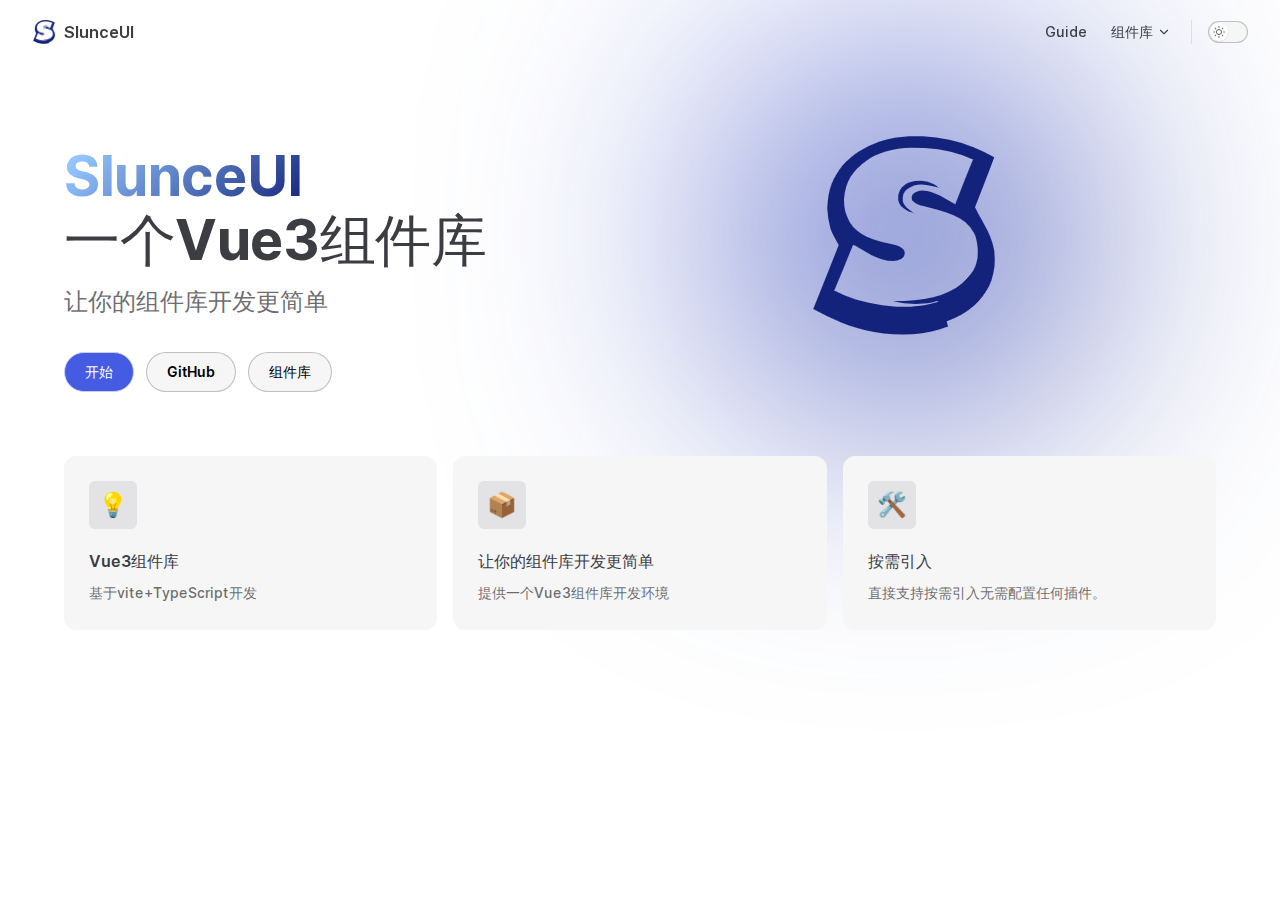
==== index.html @ 37c3b407 "first add" ====
<!DOCTYPE html>
<html lang="en-US" dir="ltr">
  <head>
    <meta charset="utf-8">
    <meta name="viewport" content="width=device-width,initial-scale=1">
    <title>SlunceUI | 一个Vue3组件库</title>
    <meta name="description" content="A VitePress site">
    <link rel="preload stylesheet" href="/assets/style.2dcff275.css" as="style">
    <script type="module" src="/assets/app.7edcdb15.js"></script>
    <link rel="preload" href="/assets/inter-roman-latin.2ed14f66.woff2" as="font" type="font/woff2" crossorigin="">
  <link rel="modulepreload" href="/assets/chunks/framework.1fa10162.js">
  <link rel="modulepreload" href="/assets/chunks/theme.1458fcb7.js">
  <link rel="modulepreload" href="/assets/index.md.4f8254b4.lean.js">
  <script id="check-dark-light">(()=>{const e=localStorage.getItem("vitepress-theme-appearance")||"",a=window.matchMedia("(prefers-color-scheme: dark)").matches;(!e||e==="auto"?a:e==="dark")&&document.documentElement.classList.add("dark")})();</script>
  </head>
  <body>
    <div id="app"><div class="Layout" data-v-0743a4cf><!--[--><!--]--><!--[--><span tabindex="-1" data-v-5d77ab9c></span><a href="#VPContent" class="VPSkipLink visually-hidden" data-v-5d77ab9c> Skip to content </a><!--]--><!----><header class="VPNav" data-v-0743a4cf data-v-74433bcd><div class="VPNavBar" data-v-74433bcd data-v-3f7b1426><div class="container" data-v-3f7b1426><div class="title" data-v-3f7b1426><div class="VPNavBarTitle" data-v-3f7b1426 data-v-ff58567a><a class="title" href="/" data-v-ff58567a><!--[--><!--]--><!--[--><img class="VPImage logo" src="/logo.png" alt data-v-5f737d12><!--]--><!--[-->SlunceUI<!--]--><!--[--><!--]--></a></div></div><div class="content" data-v-3f7b1426><div class="curtain" data-v-3f7b1426></div><div class="content-body" data-v-3f7b1426><!--[--><!--]--><div class="VPNavBarSearch search" style="--vp-meta-key:&#39;Meta&#39;;" data-v-3f7b1426><!----></div><nav aria-labelledby="main-nav-aria-label" class="VPNavBarMenu menu" data-v-3f7b1426 data-v-c301f080><span id="main-nav-aria-label" class="visually-hidden" data-v-c301f080>Main Navigation</span><!--[--><!--[--><a class="VPLink link VPNavBarMenuLink" href="/guide/quickstart.html" tabindex="0" data-v-c301f080 data-v-0ea0fac5 data-v-6d3f8d57><!--[-->Guide<!--]--><!----></a><!--]--><!--[--><div class="VPFlyout VPNavBarMenuGroup" data-v-c301f080 data-v-d0f6ffcd><button type="button" class="button" aria-haspopup="true" aria-expanded="false" data-v-d0f6ffcd><span class="text" data-v-d0f6ffcd><!----> 组件库 <svg xmlns="http://www.w3.org/2000/svg" aria-hidden="true" focusable="false" viewbox="0 0 24 24" class="text-icon" data-v-d0f6ffcd><path d="M12,16c-0.3,0-0.5-0.1-0.7-0.3l-6-6c-0.4-0.4-0.4-1,0-1.4s1-0.4,1.4,0l5.3,5.3l5.3-5.3c0.4-0.4,1-0.4,1.4,0s0.4,1,0,1.4l-6,6C12.5,15.9,12.3,16,12,16z"></path></svg></span></button><div class="menu" data-v-d0f6ffcd><div class="VPMenu" data-v-d0f6ffcd data-v-55a66631><div class="items" data-v-55a66631><!--[--><!--[--><div class="VPMenuLink" data-v-55a66631 data-v-6b50d89c><a class="VPLink link" href="/components/basic/button/" data-v-6b50d89c data-v-6d3f8d57><!--[-->基础组件<!--]--><!----></a></div><!--]--><!--[--><div class="VPMenuLink" data-v-55a66631 data-v-6b50d89c><a class="VPLink link" href="/components/form/input/" data-v-6b50d89c data-v-6d3f8d57><!--[-->表单组件<!--]--><!----></a></div><!--]--><!--[--><div class="VPMenuLink" data-v-55a66631 data-v-6b50d89c><a class="VPLink link" href="/components/feedback/message/" data-v-6b50d89c data-v-6d3f8d57><!--[-->反馈组件<!--]--><!----></a></div><!--]--><!--]--></div><!--[--><!--]--></div></div></div><!--]--><!--]--></nav><!----><div class="VPNavBarAppearance appearance" data-v-3f7b1426 data-v-57c62983><button class="VPSwitch VPSwitchAppearance" type="button" role="switch" title="toggle dark mode" aria-checked="false" data-v-57c62983 data-v-f590e0dc data-v-1c01f99e><span class="check" data-v-1c01f99e><span class="icon" data-v-1c01f99e><!--[--><svg xmlns="http://www.w3.org/2000/svg" aria-hidden="true" focusable="false" viewbox="0 0 24 24" class="sun" data-v-f590e0dc><path d="M12,18c-3.3,0-6-2.7-6-6s2.7-6,6-6s6,2.7,6,6S15.3,18,12,18zM12,8c-2.2,0-4,1.8-4,4c0,2.2,1.8,4,4,4c2.2,0,4-1.8,4-4C16,9.8,14.2,8,12,8z"></path><path d="M12,4c-0.6,0-1-0.4-1-1V1c0-0.6,0.4-1,1-1s1,0.4,1,1v2C13,3.6,12.6,4,12,4z"></path><path d="M12,24c-0.6,0-1-0.4-1-1v-2c0-0.6,0.4-1,1-1s1,0.4,1,1v2C13,23.6,12.6,24,12,24z"></path><path d="M5.6,6.6c-0.3,0-0.5-0.1-0.7-0.3L3.5,4.9c-0.4-0.4-0.4-1,0-1.4s1-0.4,1.4,0l1.4,1.4c0.4,0.4,0.4,1,0,1.4C6.2,6.5,5.9,6.6,5.6,6.6z"></path><path d="M19.8,20.8c-0.3,0-0.5-0.1-0.7-0.3l-1.4-1.4c-0.4-0.4-0.4-1,0-1.4s1-0.4,1.4,0l1.4,1.4c0.4,0.4,0.4,1,0,1.4C20.3,20.7,20,20.8,19.8,20.8z"></path><path d="M3,13H1c-0.6,0-1-0.4-1-1s0.4-1,1-1h2c0.6,0,1,0.4,1,1S3.6,13,3,13z"></path><path d="M23,13h-2c-0.6,0-1-0.4-1-1s0.4-1,1-1h2c0.6,0,1,0.4,1,1S23.6,13,23,13z"></path><path d="M4.2,20.8c-0.3,0-0.5-0.1-0.7-0.3c-0.4-0.4-0.4-1,0-1.4l1.4-1.4c0.4-0.4,1-0.4,1.4,0s0.4,1,0,1.4l-1.4,1.4C4.7,20.7,4.5,20.8,4.2,20.8z"></path><path d="M18.4,6.6c-0.3,0-0.5-0.1-0.7-0.3c-0.4-0.4-0.4-1,0-1.4l1.4-1.4c0.4-0.4,1-0.4,1.4,0s0.4,1,0,1.4l-1.4,1.4C18.9,6.5,18.6,6.6,18.4,6.6z"></path></svg><svg xmlns="http://www.w3.org/2000/svg" aria-hidden="true" focusable="false" viewbox="0 0 24 24" class="moon" data-v-f590e0dc><path d="M12.1,22c-0.3,0-0.6,0-0.9,0c-5.5-0.5-9.5-5.4-9-10.9c0.4-4.8,4.2-8.6,9-9c0.4,0,0.8,0.2,1,0.5c0.2,0.3,0.2,0.8-0.1,1.1c-2,2.7-1.4,6.4,1.3,8.4c2.1,1.6,5,1.6,7.1,0c0.3-0.2,0.7-0.3,1.1-0.1c0.3,0.2,0.5,0.6,0.5,1c-0.2,2.7-1.5,5.1-3.6,6.8C16.6,21.2,14.4,22,12.1,22zM9.3,4.4c-2.9,1-5,3.6-5.2,6.8c-0.4,4.4,2.8,8.3,7.2,8.7c2.1,0.2,4.2-0.4,5.8-1.8c1.1-0.9,1.9-2.1,2.4-3.4c-2.5,0.9-5.3,0.5-7.5-1.1C9.2,11.4,8.1,7.7,9.3,4.4z"></path></svg><!--]--></span></span></button></div><!----><div class="VPFlyout VPNavBarExtra extra" data-v-3f7b1426 data-v-7efd8eee data-v-d0f6ffcd><button type="button" class="button" aria-haspopup="true" aria-expanded="false" aria-label="extra navigation" data-v-d0f6ffcd><svg xmlns="http://www.w3.org/2000/svg" aria-hidden="true" focusable="false" viewbox="0 0 24 24" class="icon" data-v-d0f6ffcd><circle cx="12" cy="12" r="2"></circle><circle cx="19" cy="12" r="2"></circle><circle cx="5" cy="12" r="2"></circle></svg></button><div class="menu" data-v-d0f6ffcd><div class="VPMenu" data-v-d0f6ffcd data-v-55a66631><!----><!--[--><!--[--><!----><div class="group" data-v-7efd8eee><div class="item appearance" data-v-7efd8eee><p class="label" data-v-7efd8eee>Appearance</p><div class="appearance-action" data-v-7efd8eee><button class="VPSwitch VPSwitchAppearance" type="button" role="switch" title="toggle dark mode" aria-checked="false" data-v-7efd8eee data-v-f590e0dc data-v-1c01f99e><span class="check" data-v-1c01f99e><span class="icon" data-v-1c01f99e><!--[--><svg xmlns="http://www.w3.org/2000/svg" aria-hidden="true" focusable="false" viewbox="0 0 24 24" class="sun" data-v-f590e0dc><path d="M12,18c-3.3,0-6-2.7-6-6s2.7-6,6-6s6,2.7,6,6S15.3,18,12,18zM12,8c-2.2,0-4,1.8-4,4c0,2.2,1.8,4,4,4c2.2,0,4-1.8,4-4C16,9.8,14.2,8,12,8z"></path><path d="M12,4c-0.6,0-1-0.4-1-1V1c0-0.6,0.4-1,1-1s1,0.4,1,1v2C13,3.6,12.6,4,12,4z"></path><path d="M12,24c-0.6,0-1-0.4-1-1v-2c0-0.6,0.4-1,1-1s1,0.4,1,1v2C13,23.6,12.6,24,12,24z"></path><path d="M5.6,6.6c-0.3,0-0.5-0.1-0.7-0.3L3.5,4.9c-0.4-0.4-0.4-1,0-1.4s1-0.4,1.4,0l1.4,1.4c0.4,0.4,0.4,1,0,1.4C6.2,6.5,5.9,6.6,5.6,6.6z"></path><path d="M19.8,20.8c-0.3,0-0.5-0.1-0.7-0.3l-1.4-1.4c-0.4-0.4-0.4-1,0-1.4s1-0.4,1.4,0l1.4,1.4c0.4,0.4,0.4,1,0,1.4C20.3,20.7,20,20.8,19.8,20.8z"></path><path d="M3,13H1c-0.6,0-1-0.4-1-1s0.4-1,1-1h2c0.6,0,1,0.4,1,1S3.6,13,3,13z"></path><path d="M23,13h-2c-0.6,0-1-0.4-1-1s0.4-1,1-1h2c0.6,0,1,0.4,1,1S23.6,13,23,13z"></path><path d="M4.2,20.8c-0.3,0-0.5-0.1-0.7-0.3c-0.4-0.4-0.4-1,0-1.4l1.4-1.4c0.4-0.4,1-0.4,1.4,0s0.4,1,0,1.4l-1.4,1.4C4.7,20.7,4.5,20.8,4.2,20.8z"></path><path d="M18.4,6.6c-0.3,0-0.5-0.1-0.7-0.3c-0.4-0.4-0.4-1,0-1.4l1.4-1.4c0.4-0.4,1-0.4,1.4,0s0.4,1,0,1.4l-1.4,1.4C18.9,6.5,18.6,6.6,18.4,6.6z"></path></svg><svg xmlns="http://www.w3.org/2000/svg" aria-hidden="true" focusable="false" viewbox="0 0 24 24" class="moon" data-v-f590e0dc><path d="M12.1,22c-0.3,0-0.6,0-0.9,0c-5.5-0.5-9.5-5.4-9-10.9c0.4-4.8,4.2-8.6,9-9c0.4,0,0.8,0.2,1,0.5c0.2,0.3,0.2,0.8-0.1,1.1c-2,2.7-1.4,6.4,1.3,8.4c2.1,1.6,5,1.6,7.1,0c0.3-0.2,0.7-0.3,1.1-0.1c0.3,0.2,0.5,0.6,0.5,1c-0.2,2.7-1.5,5.1-3.6,6.8C16.6,21.2,14.4,22,12.1,22zM9.3,4.4c-2.9,1-5,3.6-5.2,6.8c-0.4,4.4,2.8,8.3,7.2,8.7c2.1,0.2,4.2-0.4,5.8-1.8c1.1-0.9,1.9-2.1,2.4-3.4c-2.5,0.9-5.3,0.5-7.5-1.1C9.2,11.4,8.1,7.7,9.3,4.4z"></path></svg><!--]--></span></span></button></div></div></div><!----><!--]--><!--]--></div></div></div><!--[--><!--]--><button type="button" class="VPNavBarHamburger hamburger" aria-label="mobile navigation" aria-expanded="false" aria-controls="VPNavScreen" data-v-3f7b1426 data-v-90e45a41><span class="container" data-v-90e45a41><span class="top" data-v-90e45a41></span><span class="middle" data-v-90e45a41></span><span class="bottom" data-v-90e45a41></span></span></button></div></div></div></div><!----></header><!----><!----><div class="VPContent is-home" id="VPContent" data-v-0743a4cf data-v-8d9a0112><div class="VPHome" data-v-8d9a0112 data-v-d6ed4be2><!--[--><!--]--><div class="VPHero has-image VPHomeHero" data-v-d6ed4be2 data-v-10dec135><div class="container" data-v-10dec135><div class="main" data-v-10dec135><!--[--><h1 class="name" data-v-10dec135><span class="clip" data-v-10dec135>SlunceUI</span></h1><p class="text" data-v-10dec135>一个Vue3组件库</p><p class="tagline" data-v-10dec135>让你的组件库开发更简单</p><!--]--><div class="actions" data-v-10dec135><!--[--><div class="action" data-v-10dec135><a class="VPButton medium brand" href="/guide/quickstart.html" data-v-10dec135 data-v-a808d115>开始</a></div><div class="action" data-v-10dec135><a class="VPButton medium alt" href="https://github.com/vychodlc/SlunceUI" target="_blank" rel="noreferrer" data-v-10dec135 data-v-a808d115>GitHub</a></div><div class="action" data-v-10dec135><a class="VPButton medium alt" href="/components/basic/button/" data-v-10dec135 data-v-a808d115>组件库</a></div><!--]--></div></div><div class="image" data-v-10dec135><div class="image-container" data-v-10dec135><div class="image-bg" data-v-10dec135></div><!--[--><!--[--><img class="VPImage image-src" src="/logo.png" alt="SlunceUI" data-v-5f737d12><!--]--><!--]--></div></div></div></div><!--[--><!--]--><!--[--><!--]--><div class="VPFeatures VPHomeFeatures" data-v-d6ed4be2 data-v-77ca8476><div class="container" data-v-77ca8476><div class="items" data-v-77ca8476><!--[--><div class="grid-3 item" data-v-77ca8476><span class="VPLink VPFeature" data-v-77ca8476 data-v-82ec6704 data-v-6d3f8d57><!--[--><article class="box" data-v-82ec6704><div class="icon" data-v-82ec6704>💡</div><h2 class="title" data-v-82ec6704>Vue3组件库</h2><p class="details" data-v-82ec6704>基于vite+TypeScript开发</p><!----></article><!--]--><!----></span></div><div class="grid-3 item" data-v-77ca8476><span class="VPLink VPFeature" data-v-77ca8476 data-v-82ec6704 data-v-6d3f8d57><!--[--><article class="box" data-v-82ec6704><div class="icon" data-v-82ec6704>📦</div><h2 class="title" data-v-82ec6704>让你的组件库开发更简单</h2><p class="details" data-v-82ec6704>提供一个Vue3组件库开发环境</p><!----></article><!--]--><!----></span></div><div class="grid-3 item" data-v-77ca8476><span class="VPLink VPFeature" data-v-77ca8476 data-v-82ec6704 data-v-6d3f8d57><!--[--><article class="box" data-v-82ec6704><div class="icon" data-v-82ec6704>🛠️</div><h2 class="title" data-v-82ec6704>按需引入</h2><p class="details" data-v-82ec6704>直接支持按需引入无需配置任何插件。</p><!----></article><!--]--><!----></span></div><!--]--></div></div></div><!--[--><!--]--><div style="position:relative;" data-v-d6ed4be2><div></div></div></div></div><!----><!--[--><!--]--></div></div>
    <script>__VP_HASH_MAP__ = JSON.parse("{\"index.md\":\"4f8254b4\",\"components_form_select_index.md\":\"07b512e1\",\"guide_quickstart.md\":\"17990739\",\"components_basic_color_index.md\":\"3d9cb752\",\"components_basic_icon_index.md\":\"07965a9c\",\"components_basic_link_index.md\":\"c1fee735\",\"components_form_input_index.md\":\"7f9564b3\",\"components_basic_layout_index.md\":\"c97dc624\",\"components_basic_button_index.md\":\"d06f1eed\"}")
__VP_SITE_DATA__ = JSON.parse("{\"lang\":\"en-US\",\"dir\":\"ltr\",\"title\":\"VitePress\",\"description\":\"A VitePress site\",\"base\":\"/\",\"head\":[],\"appearance\":true,\"themeConfig\":{\"logo\":\"/logo.png\",\"siteTitle\":\"SlunceUI\",\"nav\":[{\"text\":\"Guide\",\"link\":\"/guide/quickstart\",\"activeMatch\":\"/guide/quickstart\"},{\"text\":\"组件库\",\"items\":[{\"text\":\"基础组件\",\"link\":\"/components/basic/button/\"},{\"text\":\"表单组件\",\"link\":\"/components/form/input/\"},{\"text\":\"反馈组件\",\"link\":\"/components/feedback/message/\"}]}],\"sidebar\":{\"/components/\":[{\"text\":\"基础组件\",\"items\":[{\"text\":\"按钮\",\"link\":\"/components/basic/button/\"},{\"text\":\"颜色\",\"link\":\"/components/basic/color/\"},{\"text\":\"图标\",\"link\":\"/components/basic/icon/\"},{\"text\":\"布局\",\"link\":\"/components/basic/layout/\"},{\"text\":\"链接\",\"link\":\"/components/basic/link/\"}]},{\"text\":\"表单组件\",\"items\":[{\"text\":\"输入框\",\"link\":\"/components/form/input/\"},{\"text\":\"选择框\",\"link\":\"/components/form/select/\"}]},{\"text\":\"反馈组件\",\"items\":[{\"text\":\"消息\",\"link\":\"/components/feedback/message/\"}]}]}},\"locales\":{},\"scrollOffset\":90,\"cleanUrls\":false}")</script>
    
  </body>
</html>
---- assets/style.2dcff275.css ----
@font-face{font-family:Inter var;font-weight:100 900;font-display:swap;font-style:normal;font-named-instance:"Regular";src:url(/assets/inter-roman-cyrillic.5f2c6c8c.woff2) format("woff2");unicode-range:U+0301,U+0400-045F,U+0490-0491,U+04B0-04B1,U+2116}@font-face{font-family:Inter var;font-weight:100 900;font-display:swap;font-style:normal;font-named-instance:"Regular";src:url(/assets/inter-roman-cyrillic-ext.e75737ce.woff2) format("woff2");unicode-range:U+0460-052F,U+1C80-1C88,U+20B4,U+2DE0-2DFF,U+A640-A69F,U+FE2E-FE2F}@font-face{font-family:Inter var;font-weight:100 900;font-display:swap;font-style:normal;font-named-instance:"Regular";src:url(/assets/inter-roman-greek.d5a6d92a.woff2) format("woff2");unicode-range:U+0370-03FF}@font-face{font-family:Inter var;font-weight:100 900;font-display:swap;font-style:normal;font-named-instance:"Regular";src:url(/assets/inter-roman-greek-ext.ab0619bc.woff2) format("woff2");unicode-range:U+1F00-1FFF}@font-face{font-family:Inter var;font-weight:100 900;font-display:swap;font-style:normal;font-named-instance:"Regular";src:url(/assets/inter-roman-latin.2ed14f66.woff2) format("woff2");unicode-range:U+0000-00FF,U+0131,U+0152-0153,U+02BB-02BC,U+02C6,U+02DA,U+02DC,U+2000-206F,U+2074,U+20AC,U+2122,U+2191,U+2193,U+2212,U+2215,U+FEFF,U+FFFD}@font-face{font-family:Inter var;font-weight:100 900;font-display:swap;font-style:normal;font-named-instance:"Regular";src:url(/assets/inter-roman-latin-ext.0030eebd.woff2) format("woff2");unicode-range:U+0100-024F,U+0259,U+1E00-1EFF,U+2020,U+20A0-20AB,U+20AD-20CF,U+2113,U+2C60-2C7F,U+A720-A7FF}@font-face{font-family:Inter var;font-weight:100 900;font-display:swap;font-style:normal;font-named-instance:"Regular";src:url(/assets/inter-roman-vietnamese.14ce25a6.woff2) format("woff2");unicode-range:U+0102-0103,U+0110-0111,U+0128-0129,U+0168-0169,U+01A0-01A1,U+01AF-01B0,U+1EA0-1EF9,U+20AB}@font-face{font-family:Inter var;font-weight:100 900;font-display:swap;font-style:italic;font-named-instance:"Italic";src:url(/assets/inter-italic-cyrillic.ea42a392.woff2) format("woff2");unicode-range:U+0301,U+0400-045F,U+0490-0491,U+04B0-04B1,U+2116}@font-face{font-family:Inter var;font-weight:100 900;font-display:swap;font-style:italic;font-named-instance:"Italic";src:url(/assets/inter-italic-cyrillic-ext.33bd5a8e.woff2) format("woff2");unicode-range:U+0460-052F,U+1C80-1C88,U+20B4,U+2DE0-2DFF,U+A640-A69F,U+FE2E-FE2F}@font-face{font-family:Inter var;font-weight:100 900;font-display:swap;font-style:italic;font-named-instance:"Italic";src:url(/assets/inter-italic-greek.8f4463c4.woff2) format("woff2");unicode-range:U+0370-03FF}@font-face{font-family:Inter var;font-weight:100 900;font-display:swap;font-style:italic;font-named-instance:"Italic";src:url(/assets/inter-italic-greek-ext.4fbe9427.woff2) format("woff2");unicode-range:U+1F00-1FFF}@font-face{font-family:Inter var;font-weight:100 900;font-display:swap;font-style:italic;font-named-instance:"Italic";src:url(/assets/inter-italic-latin.bd3b6f56.woff2) format("woff2");unicode-range:U+0000-00FF,U+0131,U+0152-0153,U+02BB-02BC,U+02C6,U+02DA,U+02DC,U+2000-206F,U+2074,U+20AC,U+2122,U+2191,U+2193,U+2212,U+2215,U+FEFF,U+FFFD}@font-face{font-family:Inter var;font-weight:100 900;font-display:swap;font-style:italic;font-named-instance:"Italic";src:url(/assets/inter-italic-latin-ext.bd8920cc.woff2) format("woff2");unicode-range:U+0100-024F,U+0259,U+1E00-1EFF,U+2020,U+20A0-20AB,U+20AD-20CF,U+2113,U+2C60-2C7F,U+A720-A7FF}@font-face{font-family:Inter var;font-weight:100 900;font-display:swap;font-style:italic;font-named-instance:"Italic";src:url(/assets/inter-italic-vietnamese.6ce511fb.woff2) format("woff2");unicode-range:U+0102-0103,U+0110-0111,U+0128-0129,U+0168-0169,U+01A0-01A1,U+01AF-01B0,U+1EA0-1EF9,U+20AB}@font-face{font-family:Chinese Quotes;src:local("PingFang SC Regular"),local("PingFang SC"),local("SimHei"),local("Source Han Sans SC");unicode-range:U+2018,U+2019,U+201C,U+201D}:root{--vp-c-white: #ffffff;--vp-c-black: #000000;--vp-c-gray: #8e8e93;--vp-c-text-light-1: rgba(60, 60, 67);--vp-c-text-light-2: rgba(60, 60, 67, .75);--vp-c-text-light-3: rgba(60, 60, 67, .33);--vp-c-text-dark-1: rgba(255, 255, 245, .86);--vp-c-text-dark-2: rgba(235, 235, 245, .6);--vp-c-text-dark-3: rgba(235, 235, 245, .38);--vp-c-green: #10b981;--vp-c-green-light: #34d399;--vp-c-green-lighter: #6ee7b7;--vp-c-green-dark: #059669;--vp-c-green-darker: #047857;--vp-c-green-dimm-1: rgba(16, 185, 129, .05);--vp-c-green-dimm-2: rgba(16, 185, 129, .2);--vp-c-green-dimm-3: rgba(16, 185, 129, .5);--vp-c-yellow: #d97706;--vp-c-yellow-light: #f59e0b;--vp-c-yellow-lighter: #fbbf24;--vp-c-yellow-dark: #b45309;--vp-c-yellow-darker: #92400e;--vp-c-yellow-dimm-1: rgba(234, 179, 8, .05);--vp-c-yellow-dimm-2: rgba(234, 179, 8, .2);--vp-c-yellow-dimm-3: rgba(234, 179, 8, .5);--vp-c-red: #f43f5e;--vp-c-red-light: #fb7185;--vp-c-red-lighter: #fda4af;--vp-c-red-dark: #e11d48;--vp-c-red-darker: #be123c;--vp-c-red-dimm-1: rgba(244, 63, 94, .05);--vp-c-red-dimm-2: rgba(244, 63, 94, .2);--vp-c-red-dimm-3: rgba(244, 63, 94, .5);--vp-c-sponsor: #db2777}:root{--vp-c-bg: #ffffff;--vp-c-bg-elv: #ffffff;--vp-c-bg-elv-up: #ffffff;--vp-c-bg-elv-down: #f6f6f7;--vp-c-bg-elv-mute: #f6f6f7;--vp-c-bg-soft: #f6f6f7;--vp-c-bg-soft-up: #f9f9fa;--vp-c-bg-soft-down: #e3e3e5;--vp-c-bg-soft-mute: #e3e3e5;--vp-c-bg-alt: #f6f6f7;--vp-c-border: rgba(60, 60, 67, .29);--vp-c-divider: rgba(60, 60, 67, .12);--vp-c-gutter: rgba(60, 60, 67, .12);--vp-c-neutral: var(--vp-c-black);--vp-c-neutral-inverse: var(--vp-c-white);--vp-c-text-1: var(--vp-c-text-light-1);--vp-c-text-2: var(--vp-c-text-light-2);--vp-c-text-3: var(--vp-c-text-light-3);--vp-c-text-inverse-1: var(--vp-c-text-dark-1);--vp-c-text-inverse-2: var(--vp-c-text-dark-2);--vp-c-text-inverse-3: var(--vp-c-text-dark-3);--vp-c-text-code: #476582;--vp-c-brand: var(--vp-c-green);--vp-c-brand-light: var(--vp-c-green-light);--vp-c-brand-lighter: var(--vp-c-green-lighter);--vp-c-brand-dark: var(--vp-c-green-dark);--vp-c-brand-darker: var(--vp-c-green-darker);--vp-c-mute: #f6f6f7;--vp-c-mute-light: #f9f9fc;--vp-c-mute-lighter: #ffffff;--vp-c-mute-dark: #e3e3e5;--vp-c-mute-darker: #d7d7d9}.dark{--vp-c-bg: #1e1e20;--vp-c-bg-elv: #252529;--vp-c-bg-elv-up: #313136;--vp-c-bg-elv-down: #1e1e20;--vp-c-bg-elv-mute: #313136;--vp-c-bg-soft: #252529;--vp-c-bg-soft-up: #313136;--vp-c-bg-soft-down: #1e1e20;--vp-c-bg-soft-mute: #313136;--vp-c-bg-alt: #161618;--vp-c-border: rgba(82, 82, 89, .68);--vp-c-divider: rgba(82, 82, 89, .32);--vp-c-gutter: #000000;--vp-c-neutral: var(--vp-c-white);--vp-c-neutral-inverse: var(--vp-c-black);--vp-c-text-1: var(--vp-c-text-dark-1);--vp-c-text-2: var(--vp-c-text-dark-2);--vp-c-text-3: var(--vp-c-text-dark-3);--vp-c-text-inverse-1: var(--vp-c-text-light-1);--vp-c-text-inverse-2: var(--vp-c-text-light-2);--vp-c-text-inverse-3: var(--vp-c-text-light-3);--vp-c-text-code: #c9def1;--vp-c-mute: #313136;--vp-c-mute-light: #3a3a3c;--vp-c-mute-lighter: #505053;--vp-c-mute-dark: #2c2c30;--vp-c-mute-darker: #252529}:root{--vp-font-family-base: "Chinese Quotes", "Inter var", "Inter", ui-sans-serif, system-ui, -apple-system, BlinkMacSystemFont, "Segoe UI", Roboto, "Helvetica Neue", Helvetica, Arial, "Noto Sans", sans-serif, "Apple Color Emoji", "Segoe UI Emoji", "Segoe UI Symbol", "Noto Color Emoji";--vp-font-family-mono: ui-monospace, SFMono-Regular, "SF Mono", Menlo, Monaco, Consolas, "Liberation Mono", "Courier New", monospace}:root{--vp-shadow-1: 0 1px 2px rgba(0, 0, 0, .04), 0 1px 2px rgba(0, 0, 0, .06);--vp-shadow-2: 0 3px 12px rgba(0, 0, 0, .07), 0 1px 4px rgba(0, 0, 0, .07);--vp-shadow-3: 0 12px 32px rgba(0, 0, 0, .1), 0 2px 6px rgba(0, 0, 0, .08);--vp-shadow-4: 0 14px 44px rgba(0, 0, 0, .12), 0 3px 9px rgba(0, 0, 0, .12);--vp-shadow-5: 0 18px 56px rgba(0, 0, 0, .16), 0 4px 12px rgba(0, 0, 0, .16)}:root{--vp-z-index-local-nav: 10;--vp-z-index-nav: 20;--vp-z-index-layout-top: 30;--vp-z-index-backdrop: 40;--vp-z-index-sidebar: 50;--vp-z-index-footer: 60}:root{--vp-icon-copy: url("data:image/svg+xml,%3Csvg xmlns='http://www.w3.org/2000/svg' fill='none' height='20' width='20' stroke='rgba(128,128,128,1)' stroke-width='2' viewBox='0 0 24 24'%3E%3Cpath stroke-linecap='round' stroke-linejoin='round' d='M9 5H7a2 2 0 0 0-2 2v12a2 2 0 0 0 2 2h10a2 2 0 0 0 2-2V7a2 2 0 0 0-2-2h-2M9 5a2 2 0 0 0 2 2h2a2 2 0 0 0 2-2M9 5a2 2 0 0 1 2-2h2a2 2 0 0 1 2 2'/%3E%3C/svg%3E");--vp-icon-copied: url("data:image/svg+xml,%3Csvg xmlns='http://www.w3.org/2000/svg' fill='none' height='20' width='20' stroke='rgba(128,128,128,1)' stroke-width='2' viewBox='0 0 24 24'%3E%3Cpath stroke-linecap='round' stroke-linejoin='round' d='M9 5H7a2 2 0 0 0-2 2v12a2 2 0 0 0 2 2h10a2 2 0 0 0 2-2V7a2 2 0 0 0-2-2h-2M9 5a2 2 0 0 0 2 2h2a2 2 0 0 0 2-2M9 5a2 2 0 0 1 2-2h2a2 2 0 0 1 2 2m-6 9 2 2 4-4'/%3E%3C/svg%3E")}:root{--vp-layout-max-width: 1440px}:root{--vp-header-anchor-symbol: "#"}:root{--vp-code-line-height: 1.7;--vp-code-font-size: .875em;--vp-c-code-dimm: var(--vp-c-text-dark-3);--vp-code-block-color: var(--vp-c-text-dark-1);--vp-code-block-bg: #292b30;--vp-code-block-bg-light: #1e1e20;--vp-code-block-divider-color: #000000;--vp-code-line-highlight-color: rgba(0, 0, 0, .5);--vp-code-line-number-color: var(--vp-c-code-dimm);--vp-code-line-diff-add-color: var(--vp-c-green-dimm-2);--vp-code-line-diff-add-symbol-color: var(--vp-c-green);--vp-code-line-diff-remove-color: var(--vp-c-red-dimm-2);--vp-code-line-diff-remove-symbol-color: var(--vp-c-red);--vp-code-line-warning-color: var(--vp-c-yellow-dimm-2);--vp-code-line-error-color: var(--vp-c-red-dimm-2);--vp-code-copy-code-border-color: transparent;--vp-code-copy-code-bg: var(--vp-code-block-bg-light);--vp-code-copy-code-hover-border-color: var(--vp-c-divider);--vp-code-copy-code-hover-bg: var(--vp-code-block-bg-light);--vp-code-copy-code-active-text: var(--vp-c-text-dark-2);--vp-code-tab-divider: var(--vp-code-block-divider-color);--vp-code-tab-text-color: var(--vp-c-text-dark-2);--vp-code-tab-bg: var(--vp-code-block-bg);--vp-code-tab-hover-text-color: var(--vp-c-text-dark-1);--vp-code-tab-active-text-color: var(--vp-c-text-dark-1);--vp-code-tab-active-bar-color: var(--vp-c-brand)}.dark{--vp-code-block-bg: #161618}:root:not(.dark) .vp-adaptive-theme{--vp-c-code-dimm: var(--vp-c-text-2);--vp-code-block-color: var(--vp-c-text-1);--vp-code-block-bg: #f8f8f8;--vp-code-block-divider-color: var(--vp-c-divider);--vp-code-line-highlight-color: #ececec;--vp-code-line-number-color: var(--vp-c-code-dimm);--vp-code-copy-code-bg: #e2e2e2;--vp-code-copy-code-hover-bg: #dcdcdc;--vp-code-copy-code-active-text: var(--vp-c-text-2);--vp-code-tab-divider: var(--vp-c-divider);--vp-code-tab-text-color: var(--vp-c-text-2);--vp-code-tab-bg: var(--vp-code-block-bg);--vp-code-tab-hover-text-color: var(--vp-c-text-1);--vp-code-tab-active-text-color: var(--vp-c-text-1)}:root{--vp-button-brand-border: var(--vp-c-brand-lighter);--vp-button-brand-text: var(--vp-c-white);--vp-button-brand-bg: var(--vp-c-brand);--vp-button-brand-hover-border: var(--vp-c-brand-lighter);--vp-button-brand-hover-text: var(--vp-c-white);--vp-button-brand-hover-bg: var(--vp-c-brand-dark);--vp-button-brand-active-border: var(--vp-c-brand-lighter);--vp-button-brand-active-text: var(--vp-c-white);--vp-button-brand-active-bg: var(--vp-c-brand-darker);--vp-button-alt-border: var(--vp-c-border);--vp-button-alt-text: var(--vp-c-neutral);--vp-button-alt-bg: var(--vp-c-mute);--vp-button-alt-hover-border: var(--vp-c-border);--vp-button-alt-hover-text: var(--vp-c-neutral);--vp-button-alt-hover-bg: var(--vp-c-mute-dark);--vp-button-alt-active-border: var(--vp-c-border);--vp-button-alt-active-text: var(--vp-c-neutral);--vp-button-alt-active-bg: var(--vp-c-mute-darker);--vp-button-sponsor-border: var(--vp-c-gray-light-3);--vp-button-sponsor-text: var(--vp-c-text-light-2);--vp-button-sponsor-bg: transparent;--vp-button-sponsor-hover-border: var(--vp-c-sponsor);--vp-button-sponsor-hover-text: var(--vp-c-sponsor);--vp-button-sponsor-hover-bg: transparent;--vp-button-sponsor-active-border: var(--vp-c-sponsor);--vp-button-sponsor-active-text: var(--vp-c-sponsor);--vp-button-sponsor-active-bg: transparent}.dark{--vp-button-sponsor-border: var(--vp-c-gray-dark-1);--vp-button-sponsor-text: var(--vp-c-text-dark-2)}:root{--vp-custom-block-font-size: 14px;--vp-custom-block-code-font-size: 13px;--vp-custom-block-info-border: var(--vp-c-border);--vp-custom-block-info-text: var(--vp-c-text-2);--vp-custom-block-info-bg: var(--vp-c-bg-soft-up);--vp-custom-block-info-code-bg: var(--vp-c-bg-soft);--vp-custom-block-tip-border: var(--vp-c-green);--vp-custom-block-tip-text: var(--vp-c-green-dark);--vp-custom-block-tip-bg: var(--vp-c-bg-soft-up);--vp-custom-block-tip-code-bg: var(--vp-c-bg-soft);--vp-custom-block-warning-border: var(--vp-c-yellow);--vp-custom-block-warning-text: var(--vp-c-yellow);--vp-custom-block-warning-bg: var(--vp-c-bg-soft-up);--vp-custom-block-warning-code-bg: var(--vp-c-bg-soft);--vp-custom-block-danger-border: var(--vp-c-red);--vp-custom-block-danger-text: var(--vp-c-red);--vp-custom-block-danger-bg: var(--vp-c-bg-soft-up);--vp-custom-block-danger-code-bg: var(--vp-c-bg-soft);--vp-custom-block-details-border: var(--vp-custom-block-info-border);--vp-custom-block-details-text: var(--vp-custom-block-info-text);--vp-custom-block-details-bg: var(--vp-custom-block-info-bg);--vp-custom-block-details-code-bg: var(--vp-custom-block-details-bg)}:root{--vp-input-border-color: var(--vp-c-border);--vp-input-bg-color: var(--vp-c-bg-alt);--vp-input-hover-border-color: var(--vp-c-gray);--vp-input-switch-bg-color: var(--vp-c-mute)}:root{--vp-nav-height: 64px;--vp-nav-bg-color: var(--vp-c-bg);--vp-nav-screen-bg-color: var(--vp-c-bg)}:root{--vp-local-nav-bg-color: var(--vp-c-bg)}:root{--vp-sidebar-width: 272px;--vp-sidebar-bg-color: var(--vp-c-bg-alt)}:root{--vp-backdrop-bg-color: rgba(0, 0, 0, .6)}:root{--vp-home-hero-name-color: var(--vp-c-brand);--vp-home-hero-name-background: transparent;--vp-home-hero-image-background-image: none;--vp-home-hero-image-filter: none}:root{--vp-badge-info-border: var(--vp-c-border);--vp-badge-info-text: var(--vp-c-text-2);--vp-badge-info-bg: var(--vp-c-bg-soft-up);--vp-badge-tip-border: var(--vp-c-green-dark);--vp-badge-tip-text: var(--vp-c-green);--vp-badge-tip-bg: var(--vp-c-green-dimm-1);--vp-badge-warning-border: var(--vp-c-yellow-dark);--vp-badge-warning-text: var(--vp-c-yellow);--vp-badge-warning-bg: var(--vp-c-yellow-dimm-1);--vp-badge-danger-border: var(--vp-c-red-dark);--vp-badge-danger-text: var(--vp-c-red);--vp-badge-danger-bg: var(--vp-c-red-dimm-1)}:root{--vp-carbon-ads-text-color: var(--vp-c-text-1);--vp-carbon-ads-poweredby-color: var(--vp-c-text-2);--vp-carbon-ads-bg-color: var(--vp-c-bg-soft);--vp-carbon-ads-hover-text-color: var(--vp-c-brand);--vp-carbon-ads-hover-poweredby-color: var(--vp-c-text-1)}:root{--vp-local-search-bg: var(--vp-c-bg);--vp-local-search-result-bg: var(--vp-c-bg);--vp-local-search-result-border: var(--vp-c-divider);--vp-local-search-result-selected-bg: var(--vp-c-bg);--vp-local-search-result-selected-border: var(--vp-c-brand);--vp-local-search-highlight-bg: var(--vp-c-green-lighter);--vp-local-search-highlight-text: var(--vp-c-black)}*,:before,:after{box-sizing:border-box}html{line-height:1.4;font-size:16px;-webkit-text-size-adjust:100%}html.dark{color-scheme:dark}body{margin:0;width:100%;min-width:320px;min-height:100vh;line-height:24px;font-family:var(--vp-font-family-base);font-size:16px;font-weight:400;color:var(--vp-c-text-1);background-color:var(--vp-c-bg);direction:ltr;font-synthesis:style;text-rendering:optimizeLegibility;-webkit-font-smoothing:antialiased;-moz-osx-font-smoothing:grayscale}main{display:block}h1,h2,h3,h4,h5,h6{margin:0;line-height:24px;font-size:16px;font-weight:400}p{margin:0}strong,b{font-weight:600}a,area,button,[role=button],input,label,select,summary,textarea{touch-action:manipulation}a{color:inherit;text-decoration:inherit}ol,ul{list-style:none;margin:0;padding:0}blockquote{margin:0}pre,code,kbd,samp{font-family:var(--vp-font-family-mono)}img,svg,video,canvas,audio,iframe,embed,object{display:block}figure{margin:0}img,video{max-width:100%;height:auto}button,input,optgroup,select,textarea{border:0;padding:0;line-height:inherit;color:inherit}button{padding:0;font-family:inherit;background-color:transparent;background-image:none}button:enabled,[role=button]:enabled{cursor:pointer}button:focus,button:focus-visible{outline:1px dotted;outline:4px auto -webkit-focus-ring-color}button:focus:not(:focus-visible){outline:none!important}input:focus,textarea:focus,select:focus{outline:none}table{border-collapse:collapse}input{background-color:transparent}input:-ms-input-placeholder,textarea:-ms-input-placeholder{color:var(--vp-c-text-3)}input::-ms-input-placeholder,textarea::-ms-input-placeholder{color:var(--vp-c-text-3)}input::placeholder,textarea::placeholder{color:var(--vp-c-text-3)}input::-webkit-outer-spin-button,input::-webkit-inner-spin-button{-webkit-appearance:none;margin:0}input[type=number]{-moz-appearance:textfield}textarea{resize:vertical}select{-webkit-appearance:none}fieldset{margin:0;padding:0}h1,h2,h3,h4,h5,h6,li,p{overflow-wrap:break-word}vite-error-overlay{z-index:9999}.visually-hidden{position:absolute;width:1px;height:1px;white-space:nowrap;clip:rect(0 0 0 0);clip-path:inset(50%);overflow:hidden}.custom-block{border:1px solid transparent;border-radius:8px;padding:16px 16px 8px;line-height:24px;font-size:var(--vp-custom-block-font-size);color:var(--vp-c-text-2)}.custom-block.info{border-color:var(--vp-custom-block-info-border);color:var(--vp-custom-block-info-text);background-color:var(--vp-custom-block-info-bg)}.custom-block.custom-block th,.custom-block.custom-block blockquote>p{font-size:var(--vp-custom-block-font-size);color:inherit}.custom-block.info code{background-color:var(--vp-custom-block-info-code-bg)}.custom-block.tip{border-color:var(--vp-custom-block-tip-border);color:var(--vp-custom-block-tip-text);background-color:var(--vp-custom-block-tip-bg)}.custom-block.tip code{background-color:var(--vp-custom-block-tip-code-bg)}.custom-block.warning{border-color:var(--vp-custom-block-warning-border);color:var(--vp-custom-block-warning-text);background-color:var(--vp-custom-block-warning-bg)}.custom-block.warning code{background-color:var(--vp-custom-block-warning-code-bg)}.custom-block.danger{border-color:var(--vp-custom-block-danger-border);color:var(--vp-custom-block-danger-text);background-color:var(--vp-custom-block-danger-bg)}.custom-block.danger code{background-color:var(--vp-custom-block-danger-code-bg)}.custom-block.details{border-color:var(--vp-custom-block-details-border);color:var(--vp-custom-block-details-text);background-color:var(--vp-custom-block-details-bg)}.custom-block.details code{background-color:var(--vp-custom-block-details-code-bg)}.custom-block-title{font-weight:600}.custom-block p+p{margin:8px 0}.custom-block.details summary{margin:0 0 8px;font-weight:700;cursor:pointer}.custom-block.details summary+p{margin:8px 0}.custom-block a{color:inherit;font-weight:600}.custom-block a:hover{text-decoration:underline}.custom-block code{font-size:var(--vp-custom-block-code-font-size)}.dark .vp-code-light{display:none}html:not(.dark) .vp-code-dark{display:none}.vp-code-group{margin-top:16px}.vp-code-group .tabs{position:relative;display:flex;margin-right:-24px;margin-left:-24px;padding:0 12px;background-color:var(--vp-code-tab-bg);overflow-x:auto;overflow-y:hidden}.vp-code-group .tabs:after{position:absolute;right:0;bottom:0;left:0;height:1px;background-color:var(--vp-code-tab-divider);content:""}@media (min-width: 640px){.vp-code-group .tabs{margin-right:0;margin-left:0;border-radius:8px 8px 0 0}}.vp-code-group .tabs input{position:absolute;opacity:0;pointer-events:none}.vp-code-group .tabs label{position:relative;display:inline-block;border-bottom:1px solid transparent;padding:0 12px;line-height:48px;font-size:14px;font-weight:500;color:var(--vp-code-tab-text-color);white-space:nowrap;cursor:pointer;transition:color .25s}.vp-code-group .tabs label:after{position:absolute;right:8px;bottom:-1px;left:8px;z-index:10;height:1px;content:"";background-color:transparent;transition:background-color .25s}.vp-code-group label:hover{color:var(--vp-code-tab-hover-text-color)}.vp-code-group input:checked+label{color:var(--vp-code-tab-active-text-color)}.vp-code-group input:checked+label:after{background-color:var(--vp-code-tab-active-bar-color)}.vp-code-group div[class*=language-]{display:none;margin-top:0!important;border-top-left-radius:0!important;border-top-right-radius:0!important}.vp-code-group div[class*=language-].active{display:block}.vp-doc h1,.vp-doc h2,.vp-doc h3,.vp-doc h4,.vp-doc h5,.vp-doc h6{position:relative;font-weight:600;outline:none}.vp-doc h1{letter-spacing:-.02em;line-height:40px;font-size:28px}.vp-doc h2{margin:48px 0 16px;border-top:1px solid var(--vp-c-divider);padding-top:24px;letter-spacing:-.02em;line-height:32px;font-size:24px}.vp-doc h3{margin:32px 0 0;letter-spacing:-.01em;line-height:28px;font-size:20px}.vp-doc .header-anchor{float:left;margin-left:-.87em;padding-right:.23em;font-weight:500;user-select:none;opacity:0;transition:color .25s,opacity .25s}.vp-doc .header-anchor:before{content:var(--vp-header-anchor-symbol)}.vp-doc h1:hover .header-anchor,.vp-doc h1 .header-anchor:focus,.vp-doc h2:hover .header-anchor,.vp-doc h2 .header-anchor:focus,.vp-doc h3:hover .header-anchor,.vp-doc h3 .header-anchor:focus,.vp-doc h4:hover .header-anchor,.vp-doc h4 .header-anchor:focus,.vp-doc h5:hover .header-anchor,.vp-doc h5 .header-anchor:focus,.vp-doc h6:hover .header-anchor,.vp-doc h6 .header-anchor:focus{opacity:1}@media (min-width: 768px){.vp-doc h1{letter-spacing:-.02em;line-height:40px;font-size:32px}}.vp-doc p,.vp-doc summary{margin:16px 0}.vp-doc p{line-height:28px}.vp-doc blockquote{margin:16px 0;border-left:2px solid var(--vp-c-divider);padding-left:16px;transition:border-color .5s}.vp-doc blockquote>p{margin:0;font-size:16px;color:var(--vp-c-text-2);transition:color .5s}.vp-doc a{font-weight:500;color:var(--vp-c-brand);text-decoration-style:dotted;transition:color .25s}.vp-doc a:hover{text-decoration:underline}.vp-doc strong{font-weight:600}.vp-doc ul,.vp-doc ol{padding-left:1.25rem;margin:16px 0}.vp-doc ul{list-style:disc}.vp-doc ol{list-style:decimal}.vp-doc li+li{margin-top:8px}.vp-doc li>ol,.vp-doc li>ul{margin:8px 0 0}.vp-doc table{display:block;border-collapse:collapse;margin:20px 0;overflow-x:auto}.vp-doc tr{border-top:1px solid var(--vp-c-divider);transition:background-color .5s}.vp-doc tr:nth-child(2n){background-color:var(--vp-c-bg-soft)}.vp-doc th,.vp-doc td{border:1px solid var(--vp-c-divider);padding:8px 16px}.vp-doc th{text-align:left;font-size:14px;font-weight:600;color:var(--vp-c-text-2);background-color:var(--vp-c-bg-soft)}.vp-doc td{font-size:14px}.vp-doc hr{margin:16px 0;border:none;border-top:1px solid var(--vp-c-divider)}.vp-doc .custom-block{margin:16px 0}.vp-doc .custom-block p{margin:8px 0;line-height:24px}.vp-doc .custom-block p:first-child{margin:0}.vp-doc .custom-block a{color:inherit;font-weight:600}.vp-doc .custom-block a:hover{text-decoration:underline}.vp-doc .custom-block code{font-size:var(--vp-custom-block-code-font-size);font-weight:700;color:inherit}.vp-doc .custom-block div[class*=language-]{margin:8px 0}.vp-doc .custom-block div[class*=language-] code{font-weight:400;background-color:transparent}.vp-doc :not(pre,h1,h2,h3,h4,h5,h6)>code{font-size:var(--vp-code-font-size)}.vp-doc :not(pre)>code{border-radius:4px;padding:3px 6px;color:var(--vp-c-text-code);background-color:var(--vp-c-mute);transition:color .5s,background-color .5s}.vp-doc h1>code,.vp-doc h2>code,.vp-doc h3>code{font-size:.9em}.vp-doc a>code{color:var(--vp-c-brand);transition:color .25s}.vp-doc a:hover>code{color:var(--vp-c-brand-dark)}.vp-doc div[class*=language-]{position:relative;margin:16px -24px;background-color:var(--vp-code-block-bg);overflow-x:auto;transition:background-color .5s}@media (min-width: 640px){.vp-doc div[class*=language-]{border-radius:8px;margin:16px 0}}@media (max-width: 639px){.vp-doc li div[class*=language-]{border-radius:8px 0 0 8px}}.vp-doc div[class*=language-]+div[class*=language-],.vp-doc div[class$=-api]+div[class*=language-],.vp-doc div[class*=language-]+div[class$=-api]>div[class*=language-]{margin-top:-8px}.vp-doc [class*=language-] pre,.vp-doc [class*=language-] code{direction:ltr;text-align:left;white-space:pre;word-spacing:normal;word-break:normal;word-wrap:normal;-moz-tab-size:4;-o-tab-size:4;tab-size:4;-webkit-hyphens:none;-moz-hyphens:none;-ms-hyphens:none;hyphens:none}.vp-doc [class*=language-] pre{position:relative;z-index:1;margin:0;padding:20px 0;background:transparent;overflow-x:auto}.vp-doc [class*=language-] code{display:block;padding:0 24px;width:fit-content;min-width:100%;line-height:var(--vp-code-line-height);font-size:var(--vp-code-font-size);color:var(--vp-code-block-color);transition:color .5s}.vp-doc [class*=language-] code .highlighted{background-color:var(--vp-code-line-highlight-color);transition:background-color .5s;margin:0 -24px;padding:0 24px;width:calc(100% + 48px);display:inline-block}.vp-doc [class*=language-] code .highlighted.error{background-color:var(--vp-code-line-error-color)}.vp-doc [class*=language-] code .highlighted.warning{background-color:var(--vp-code-line-warning-color)}.vp-doc [class*=language-] code .diff{transition:background-color .5s;margin:0 -24px;padding:0 24px;width:calc(100% + 48px);display:inline-block}.vp-doc [class*=language-] code .diff:before{position:absolute;left:10px}.vp-doc [class*=language-] .has-focused-lines .line:not(.has-focus){filter:blur(.095rem);opacity:.4;transition:filter .35s,opacity .35s}.vp-doc [class*=language-] .has-focused-lines .line:not(.has-focus){opacity:.7;transition:filter .35s,opacity .35s}.vp-doc [class*=language-]:hover .has-focused-lines .line:not(.has-focus){filter:blur(0);opacity:1}.vp-doc [class*=language-] code .diff.remove{background-color:var(--vp-code-line-diff-remove-color);opacity:.7}.vp-doc [class*=language-] code .diff.remove:before{content:"-";color:var(--vp-code-line-diff-remove-symbol-color)}.vp-doc [class*=language-] code .diff.add{background-color:var(--vp-code-line-diff-add-color)}.vp-doc [class*=language-] code .diff.add:before{content:"+";color:var(--vp-code-line-diff-add-symbol-color)}.vp-doc div[class*=language-].line-numbers-mode{padding-left:32px}.vp-doc .line-numbers-wrapper{position:absolute;top:0;bottom:0;left:0;z-index:3;border-right:1px solid var(--vp-code-block-divider-color);padding-top:20px;width:32px;text-align:center;font-family:var(--vp-font-family-mono);line-height:var(--vp-code-line-height);font-size:var(--vp-code-font-size);color:var(--vp-code-line-number-color);transition:border-color .5s,color .5s}.vp-doc [class*=language-]>button.copy{direction:ltr;position:absolute;top:12px;right:12px;z-index:3;border:1px solid var(--vp-code-copy-code-border-color);border-radius:4px;width:40px;height:40px;background-color:var(--vp-code-copy-code-bg);opacity:0;cursor:pointer;background-image:var(--vp-icon-copy);background-position:50%;background-size:20px;background-repeat:no-repeat;transition:border-color .25s,background-color .25s,opacity .25s}.vp-doc [class*=language-]:hover>button.copy,.vp-doc [class*=language-]>button.copy:focus{opacity:1}.vp-doc [class*=language-]>button.copy:hover,.vp-doc [class*=language-]>button.copy.copied{border-color:var(--vp-code-copy-code-hover-border-color);background-color:var(--vp-code-copy-code-hover-bg)}.vp-doc [class*=language-]>button.copy.copied,.vp-doc [class*=language-]>button.copy:hover.copied{border-radius:0 4px 4px 0;background-color:var(--vp-code-copy-code-hover-bg);background-image:var(--vp-icon-copied)}.vp-doc [class*=language-]>button.copy.copied:before,.vp-doc [class*=language-]>button.copy:hover.copied:before{position:relative;top:-1px;left:-65px;display:flex;justify-content:center;align-items:center;border:1px solid var(--vp-code-copy-code-hover-border-color);border-right:0;border-radius:4px 0 0 4px;width:64px;height:40px;text-align:center;font-size:12px;font-weight:500;color:var(--vp-code-copy-code-active-text);background-color:var(--vp-code-copy-code-hover-bg);white-space:nowrap;content:"Copied"}.vp-doc [class*=language-]>span.lang{position:absolute;top:2px;right:8px;z-index:2;font-size:12px;font-weight:500;color:var(--vp-c-code-dimm);transition:color .4s,opacity .4s}.vp-doc [class*=language-]:hover>button.copy+span.lang,.vp-doc [class*=language-]>button.copy:focus+span.lang{opacity:0}.vp-doc .VPTeamMembers{margin-top:24px}.vp-doc .VPTeamMembers.small.count-1 .container{margin:0!important;max-width:calc((100% - 24px)/2)!important}.vp-doc .VPTeamMembers.small.count-2 .container,.vp-doc .VPTeamMembers.small.count-3 .container{max-width:100%!important}.vp-doc .VPTeamMembers.medium.count-1 .container{margin:0!important;max-width:calc((100% - 24px)/2)!important}.vp-sponsor{border-radius:16px;overflow:hidden}.vp-sponsor.aside{border-radius:12px}.vp-sponsor-section+.vp-sponsor-section{margin-top:4px}.vp-sponsor-tier{margin-bottom:4px;text-align:center;letter-spacing:1px;line-height:24px;width:100%;font-weight:600;color:var(--vp-c-text-2);background-color:var(--vp-c-bg-soft)}.vp-sponsor.normal .vp-sponsor-tier{padding:13px 0 11px;font-size:14px}.vp-sponsor.aside .vp-sponsor-tier{padding:9px 0 7px;font-size:12px}.vp-sponsor-grid+.vp-sponsor-tier{margin-top:4px}.vp-sponsor-grid{display:flex;flex-wrap:wrap;gap:4px}.vp-sponsor-grid.xmini .vp-sponsor-grid-link{height:64px}.vp-sponsor-grid.xmini .vp-sponsor-grid-image{max-width:64px;max-height:22px}.vp-sponsor-grid.mini .vp-sponsor-grid-link{height:72px}.vp-sponsor-grid.mini .vp-sponsor-grid-image{max-width:96px;max-height:24px}.vp-sponsor-grid.small .vp-sponsor-grid-link{height:96px}.vp-sponsor-grid.small .vp-sponsor-grid-image{max-width:96px;max-height:24px}.vp-sponsor-grid.medium .vp-sponsor-grid-link{height:112px}.vp-sponsor-grid.medium .vp-sponsor-grid-image{max-width:120px;max-height:36px}.vp-sponsor-grid.big .vp-sponsor-grid-link{height:184px}.vp-sponsor-grid.big .vp-sponsor-grid-image{max-width:192px;max-height:56px}.vp-sponsor-grid[data-vp-grid="2"] .vp-sponsor-grid-item{width:calc((100% - 4px)/2)}.vp-sponsor-grid[data-vp-grid="3"] .vp-sponsor-grid-item{width:calc((100% - 4px * 2) / 3)}.vp-sponsor-grid[data-vp-grid="4"] .vp-sponsor-grid-item{width:calc((100% - 12px)/4)}.vp-sponsor-grid[data-vp-grid="5"] .vp-sponsor-grid-item{width:calc((100% - 16px)/5)}.vp-sponsor-grid[data-vp-grid="6"] .vp-sponsor-grid-item{width:calc((100% - 4px * 5) / 6)}.vp-sponsor-grid-item{flex-shrink:0;width:100%;background-color:var(--vp-c-bg-soft);transition:background-color .25s}.vp-sponsor-grid-item:hover{background-color:var(--vp-c-bg-soft-down)}.vp-sponsor-grid-item:hover .vp-sponsor-grid-image{filter:grayscale(0) invert(0)}.vp-sponsor-grid-item.empty:hover{background-color:var(--vp-c-bg-soft)}.dark .vp-sponsor-grid-item:hover{background-color:var(--vp-c-white)}.dark .vp-sponsor-grid-item.empty:hover{background-color:var(--vp-c-bg-soft)}.vp-sponsor-grid-link{display:flex}.vp-sponsor-grid-box{display:flex;justify-content:center;align-items:center;width:100%}.vp-sponsor-grid-image{max-width:100%;filter:grayscale(1);transition:filter .25s}.dark .vp-sponsor-grid-image{filter:grayscale(1) invert(1)}.VPBadge[data-v-833275ac]{display:inline-block;margin-left:2px;border:1px solid transparent;border-radius:10px;padding:0 8px;line-height:18px;font-size:12px;font-weight:600;transform:translateY(-2px)}h1 .VPBadge[data-v-833275ac],h2 .VPBadge[data-v-833275ac],h3 .VPBadge[data-v-833275ac],h4 .VPBadge[data-v-833275ac],h5 .VPBadge[data-v-833275ac],h6 .VPBadge[data-v-833275ac]{vertical-align:top}h2 .VPBadge[data-v-833275ac]{border-radius:11px;line-height:20px}.VPBadge.info[data-v-833275ac]{border-color:var(--vp-badge-info-border);color:var(--vp-badge-info-text);background-color:var(--vp-badge-info-bg)}.VPBadge.tip[data-v-833275ac]{border-color:var(--vp-badge-tip-border);color:var(--vp-badge-tip-text);background-color:var(--vp-badge-tip-bg)}.VPBadge.warning[data-v-833275ac]{border-color:var(--vp-badge-warning-border);color:var(--vp-badge-warning-text);background-color:var(--vp-badge-warning-bg)}.VPBadge.danger[data-v-833275ac]{border-color:var(--vp-badge-danger-border);color:var(--vp-badge-danger-text);background-color:var(--vp-badge-danger-bg)}.VPSkipLink[data-v-5d77ab9c]{top:8px;left:8px;padding:8px 16px;z-index:999;border-radius:8px;font-size:12px;font-weight:700;text-decoration:none;color:var(--vp-c-brand);box-shadow:var(--vp-shadow-3);background-color:var(--vp-c-bg)}.VPSkipLink[data-v-5d77ab9c]:focus{height:auto;width:auto;clip:auto;clip-path:none}.dark .VPSkipLink[data-v-5d77ab9c]{color:var(--vp-c-green)}@media (min-width: 1280px){.VPSkipLink[data-v-5d77ab9c]{top:14px;left:16px}}.VPBackdrop[data-v-819d9890]{position:fixed;top:0;right:0;bottom:0;left:0;z-index:var(--vp-z-index-backdrop);background:var(--vp-backdrop-bg-color);transition:opacity .5s}.VPBackdrop.fade-enter-from[data-v-819d9890],.VPBackdrop.fade-leave-to[data-v-819d9890]{opacity:0}.VPBackdrop.fade-leave-active[data-v-819d9890]{transition-duration:.25s}@media (min-width: 1280px){.VPBackdrop[data-v-819d9890]{display:none}}html:not(.dark) .VPImage.dark[data-v-5f737d12]{display:none}.dark .VPImage.light[data-v-5f737d12]{display:none}.title[data-v-ff58567a]{display:flex;align-items:center;border-bottom:1px solid transparent;width:100%;height:var(--vp-nav-height);font-size:16px;font-weight:600;color:var(--vp-c-text-1);transition:opacity .25s}@media (min-width: 960px){.title[data-v-ff58567a]{flex-shrink:0}.VPNavBarTitle.has-sidebar .title[data-v-ff58567a]{border-bottom-color:var(--vp-c-divider)}}[data-v-ff58567a] .logo{margin-right:8px;height:24px}/*! @docsearch/css 3.5.0 | MIT License | © Algolia, Inc. and contributors | https://docsearch.algolia.com */:root{--docsearch-primary-color:#5468ff;--docsearch-text-color:#1c1e21;--docsearch-spacing:12px;--docsearch-icon-stroke-width:1.4;--docsearch-highlight-color:var(--docsearch-primary-color);--docsearch-muted-color:#969faf;--docsearch-container-background:rgba(101,108,133,.8);--docsearch-logo-color:#5468ff;--docsearch-modal-width:560px;--docsearch-modal-height:600px;--docsearch-modal-background:#f5f6f7;--docsearch-modal-shadow:inset 1px 1px 0 0 hsla(0,0%,100%,.5),0 3px 8px 0 #555a64;--docsearch-searchbox-height:56px;--docsearch-searchbox-background:#ebedf0;--docsearch-searchbox-focus-background:#fff;--docsearch-searchbox-shadow:inset 0 0 0 2px var(--docsearch-primary-color);--docsearch-hit-height:56px;--docsearch-hit-color:#444950;--docsearch-hit-active-color:#fff;--docsearch-hit-background:#fff;--docsearch-hit-shadow:0 1px 3px 0 #d4d9e1;--docsearch-key-gradient:linear-gradient(-225deg,#d5dbe4,#f8f8f8);--docsearch-key-shadow:inset 0 -2px 0 0 #cdcde6,inset 0 0 1px 1px #fff,0 1px 2px 1px rgba(30,35,90,.4);--docsearch-footer-height:44px;--docsearch-footer-background:#fff;--docsearch-footer-shadow:0 -1px 0 0 #e0e3e8,0 -3px 6px 0 rgba(69,98,155,.12)}html[data-theme=dark]{--docsearch-text-color:#f5f6f7;--docsearch-container-background:rgba(9,10,17,.8);--docsearch-modal-background:#15172a;--docsearch-modal-shadow:inset 1px 1px 0 0 #2c2e40,0 3px 8px 0 #000309;--docsearch-searchbox-background:#090a11;--docsearch-searchbox-focus-background:#000;--docsearch-hit-color:#bec3c9;--docsearch-hit-shadow:none;--docsearch-hit-background:#090a11;--docsearch-key-gradient:linear-gradient(-26.5deg,#565872,#31355b);--docsearch-key-shadow:inset 0 -2px 0 0 #282d55,inset 0 0 1px 1px #51577d,0 2px 2px 0 rgba(3,4,9,.3);--docsearch-footer-background:#1e2136;--docsearch-footer-shadow:inset 0 1px 0 0 rgba(73,76,106,.5),0 -4px 8px 0 rgba(0,0,0,.2);--docsearch-logo-color:#fff;--docsearch-muted-color:#7f8497}.DocSearch-Button{align-items:center;background:var(--docsearch-searchbox-background);border:0;border-radius:40px;color:var(--docsearch-muted-color);cursor:pointer;display:flex;font-weight:500;height:36px;justify-content:space-between;margin:0 0 0 16px;padding:0 8px;user-select:none}.DocSearch-Button:active,.DocSearch-Button:focus,.DocSearch-Button:hover{background:var(--docsearch-searchbox-focus-background);box-shadow:var(--docsearch-searchbox-shadow);color:var(--docsearch-text-color);outline:none}.DocSearch-Button-Container{align-items:center;display:flex}.DocSearch-Search-Icon{stroke-width:1.6}.DocSearch-Button .DocSearch-Search-Icon{color:var(--docsearch-text-color)}.DocSearch-Button-Placeholder{font-size:1rem;padding:0 12px 0 6px}.DocSearch-Button-Keys{display:flex;min-width:calc(40px + .8em)}.DocSearch-Button-Key{align-items:center;background:var(--docsearch-key-gradient);border-radius:3px;box-shadow:var(--docsearch-key-shadow);color:var(--docsearch-muted-color);display:flex;height:18px;justify-content:center;margin-right:.4em;position:relative;padding:0 0 2px;border:0;top:-1px;width:20px}@media (max-width:768px){.DocSearch-Button-Keys,.DocSearch-Button-Placeholder{display:none}}.DocSearch--active{overflow:hidden!important}.DocSearch-Container,.DocSearch-Container *{box-sizing:border-box}.DocSearch-Container{background-color:var(--docsearch-container-background);height:100vh;left:0;position:fixed;top:0;width:100vw;z-index:200}.DocSearch-Container a{text-decoration:none}.DocSearch-Link{appearance:none;background:none;border:0;color:var(--docsearch-highlight-color);cursor:pointer;font:inherit;margin:0;padding:0}.DocSearch-Modal{background:var(--docsearch-modal-background);border-radius:6px;box-shadow:var(--docsearch-modal-shadow);flex-direction:column;margin:60px auto auto;max-width:var(--docsearch-modal-width);position:relative}.DocSearch-SearchBar{display:flex;padding:var(--docsearch-spacing) var(--docsearch-spacing) 0}.DocSearch-Form{align-items:center;background:var(--docsearch-searchbox-focus-background);border-radius:4px;box-shadow:var(--docsearch-searchbox-shadow);display:flex;height:var(--docsearch-searchbox-height);margin:0;padding:0 var(--docsearch-spacing);position:relative;width:100%}.DocSearch-Input{appearance:none;background:transparent;border:0;color:var(--docsearch-text-color);flex:1;font:inherit;font-size:1.2em;height:100%;outline:none;padding:0 0 0 8px;width:80%}.DocSearch-Input::placeholder{color:var(--docsearch-muted-color);opacity:1}.DocSearch-Input::-webkit-search-cancel-button,.DocSearch-Input::-webkit-search-decoration,.DocSearch-Input::-webkit-search-results-button,.DocSearch-Input::-webkit-search-results-decoration{display:none}.DocSearch-LoadingIndicator,.DocSearch-MagnifierLabel,.DocSearch-Reset{margin:0;padding:0}.DocSearch-MagnifierLabel,.DocSearch-Reset{align-items:center;color:var(--docsearch-highlight-color);display:flex;justify-content:center}.DocSearch-Container--Stalled .DocSearch-MagnifierLabel,.DocSearch-LoadingIndicator{display:none}.DocSearch-Container--Stalled .DocSearch-LoadingIndicator{align-items:center;color:var(--docsearch-highlight-color);display:flex;justify-content:center}@media screen and (prefers-reduced-motion:reduce){.DocSearch-Reset{animation:none;appearance:none;background:none;border:0;border-radius:50%;color:var(--docsearch-icon-color);cursor:pointer;right:0;stroke-width:var(--docsearch-icon-stroke-width)}}.DocSearch-Reset{animation:fade-in .1s ease-in forwards;appearance:none;background:none;border:0;border-radius:50%;color:var(--docsearch-icon-color);cursor:pointer;padding:2px;right:0;stroke-width:var(--docsearch-icon-stroke-width)}.DocSearch-Reset[hidden]{display:none}.DocSearch-Reset:hover{color:var(--docsearch-highlight-color)}.DocSearch-LoadingIndicator svg,.DocSearch-MagnifierLabel svg{height:24px;width:24px}.DocSearch-Cancel{display:none}.DocSearch-Dropdown{max-height:calc(var(--docsearch-modal-height) - var(--docsearch-searchbox-height) - var(--docsearch-spacing) - var(--docsearch-footer-height));min-height:var(--docsearch-spacing);overflow-y:auto;overflow-y:overlay;padding:0 var(--docsearch-spacing);scrollbar-color:var(--docsearch-muted-color) var(--docsearch-modal-background);scrollbar-width:thin}.DocSearch-Dropdown::-webkit-scrollbar{width:12px}.DocSearch-Dropdown::-webkit-scrollbar-track{background:transparent}.DocSearch-Dropdown::-webkit-scrollbar-thumb{background-color:var(--docsearch-muted-color);border:3px solid var(--docsearch-modal-background);border-radius:20px}.DocSearch-Dropdown ul{list-style:none;margin:0;padding:0}.DocSearch-Label{font-size:.75em;line-height:1.6em}.DocSearch-Help,.DocSearch-Label{color:var(--docsearch-muted-color)}.DocSearch-Help{font-size:.9em;margin:0;user-select:none}.DocSearch-Title{font-size:1.2em}.DocSearch-Logo a{display:flex}.DocSearch-Logo svg{color:var(--docsearch-logo-color);margin-left:8px}.DocSearch-Hits:last-of-type{margin-bottom:24px}.DocSearch-Hits mark{background:none;color:var(--docsearch-highlight-color)}.DocSearch-HitsFooter{color:var(--docsearch-muted-color);display:flex;font-size:.85em;justify-content:center;margin-bottom:var(--docsearch-spacing);padding:var(--docsearch-spacing)}.DocSearch-HitsFooter a{border-bottom:1px solid;color:inherit}.DocSearch-Hit{border-radius:4px;display:flex;padding-bottom:4px;position:relative}@media screen and (prefers-reduced-motion:reduce){.DocSearch-Hit--deleting{transition:none}}.DocSearch-Hit--deleting{opacity:0;transition:all .25s linear}@media screen and (prefers-reduced-motion:reduce){.DocSearch-Hit--favoriting{transition:none}}.DocSearch-Hit--favoriting{transform:scale(0);transform-origin:top center;transition:all .25s linear;transition-delay:.25s}.DocSearch-Hit a{background:var(--docsearch-hit-background);border-radius:4px;box-shadow:var(--docsearch-hit-shadow);display:block;padding-left:var(--docsearch-spacing);width:100%}.DocSearch-Hit-source{background:var(--docsearch-modal-background);color:var(--docsearch-highlight-color);font-size:.85em;font-weight:600;line-height:32px;margin:0 -4px;padding:8px 4px 0;position:sticky;top:0;z-index:10}.DocSearch-Hit-Tree{color:var(--docsearch-muted-color);height:var(--docsearch-hit-height);opacity:.5;stroke-width:var(--docsearch-icon-stroke-width);width:24px}.DocSearch-Hit[aria-selected=true] a{background-color:var(--docsearch-highlight-color)}.DocSearch-Hit[aria-selected=true] mark{text-decoration:underline}.DocSearch-Hit-Container{align-items:center;color:var(--docsearch-hit-color);display:flex;flex-direction:row;height:var(--docsearch-hit-height);padding:0 var(--docsearch-spacing) 0 0}.DocSearch-Hit-icon{height:20px;width:20px}.DocSearch-Hit-action,.DocSearch-Hit-icon{color:var(--docsearch-muted-color);stroke-width:var(--docsearch-icon-stroke-width)}.DocSearch-Hit-action{align-items:center;display:flex;height:22px;width:22px}.DocSearch-Hit-action svg{display:block;height:18px;width:18px}.DocSearch-Hit-action+.DocSearch-Hit-action{margin-left:6px}.DocSearch-Hit-action-button{appearance:none;background:none;border:0;border-radius:50%;color:inherit;cursor:pointer;padding:2px}svg.DocSearch-Hit-Select-Icon{display:none}.DocSearch-Hit[aria-selected=true] .DocSearch-Hit-Select-Icon{display:block}.DocSearch-Hit-action-button:focus,.DocSearch-Hit-action-button:hover{background:rgba(0,0,0,.2);transition:background-color .1s ease-in}@media screen and (prefers-reduced-motion:reduce){.DocSearch-Hit-action-button:focus,.DocSearch-Hit-action-button:hover{transition:none}}.DocSearch-Hit-action-button:focus path,.DocSearch-Hit-action-button:hover path{fill:#fff}.DocSearch-Hit-content-wrapper{display:flex;flex:1 1 auto;flex-direction:column;font-weight:500;justify-content:center;line-height:1.2em;margin:0 8px;overflow-x:hidden;position:relative;text-overflow:ellipsis;white-space:nowrap;width:80%}.DocSearch-Hit-title{font-size:.9em}.DocSearch-Hit-path{color:var(--docsearch-muted-color);font-size:.75em}.DocSearch-Hit[aria-selected=true] .DocSearch-Hit-action,.DocSearch-Hit[aria-selected=true] .DocSearch-Hit-icon,.DocSearch-Hit[aria-selected=true] .DocSearch-Hit-path,.DocSearch-Hit[aria-selected=true] .DocSearch-Hit-text,.DocSearch-Hit[aria-selected=true] .DocSearch-Hit-title,.DocSearch-Hit[aria-selected=true] .DocSearch-Hit-Tree,.DocSearch-Hit[aria-selected=true] mark{color:var(--docsearch-hit-active-color)!important}@media screen and (prefers-reduced-motion:reduce){.DocSearch-Hit-action-button:focus,.DocSearch-Hit-action-button:hover{background:rgba(0,0,0,.2);transition:none}}.DocSearch-ErrorScreen,.DocSearch-NoResults,.DocSearch-StartScreen{font-size:.9em;margin:0 auto;padding:36px 0;text-align:center;width:80%}.DocSearch-Screen-Icon{color:var(--docsearch-muted-color);padding-bottom:12px}.DocSearch-NoResults-Prefill-List{display:inline-block;padding-bottom:24px;text-align:left}.DocSearch-NoResults-Prefill-List ul{display:inline-block;padding:8px 0 0}.DocSearch-NoResults-Prefill-List li{list-style-position:inside;list-style-type:"» "}.DocSearch-Prefill{appearance:none;background:none;border:0;border-radius:1em;color:var(--docsearch-highlight-color);cursor:pointer;display:inline-block;font-size:1em;font-weight:700;padding:0}.DocSearch-Prefill:focus,.DocSearch-Prefill:hover{outline:none;text-decoration:underline}.DocSearch-Footer{align-items:center;background:var(--docsearch-footer-background);border-radius:0 0 8px 8px;box-shadow:var(--docsearch-footer-shadow);display:flex;flex-direction:row-reverse;flex-shrink:0;height:var(--docsearch-footer-height);justify-content:space-between;padding:0 var(--docsearch-spacing);position:relative;user-select:none;width:100%;z-index:300}.DocSearch-Commands{color:var(--docsearch-muted-color);display:flex;list-style:none;margin:0;padding:0}.DocSearch-Commands li{align-items:center;display:flex}.DocSearch-Commands li:not(:last-of-type){margin-right:.8em}.DocSearch-Commands-Key{align-items:center;background:var(--docsearch-key-gradient);border-radius:2px;box-shadow:var(--docsearch-key-shadow);display:flex;height:18px;justify-content:center;margin-right:.4em;padding:0 0 1px;color:var(--docsearch-muted-color);border:0;width:20px}@media (max-width:768px){:root{--docsearch-spacing:10px;--docsearch-footer-height:40px}.DocSearch-Dropdown{height:100%}.DocSearch-Container{height:100vh;height:-webkit-fill-available;height:calc(var(--docsearch-vh, 1vh)*100);position:absolute}.DocSearch-Footer{border-radius:0;bottom:0;position:absolute}.DocSearch-Hit-content-wrapper{display:flex;position:relative;width:80%}.DocSearch-Modal{border-radius:0;box-shadow:none;height:100vh;height:-webkit-fill-available;height:calc(var(--docsearch-vh, 1vh)*100);margin:0;max-width:100%;width:100%}.DocSearch-Dropdown{max-height:calc(var(--docsearch-vh, 1vh)*100 - var(--docsearch-searchbox-height) - var(--docsearch-spacing) - var(--docsearch-footer-height))}.DocSearch-Cancel{appearance:none;background:none;border:0;color:var(--docsearch-highlight-color);cursor:pointer;display:inline-block;flex:none;font:inherit;font-size:1em;font-weight:500;margin-left:var(--docsearch-spacing);outline:none;overflow:hidden;padding:0;user-select:none;white-space:nowrap}.DocSearch-Commands,.DocSearch-Hit-Tree{display:none}}@keyframes fade-in{0%{opacity:0}to{opacity:1}}.DocSearch{--docsearch-primary-color: var(--vp-c-brand);--docsearch-highlight-color: var(--docsearch-primary-color);--docsearch-text-color: var(--vp-c-text-1);--docsearch-muted-color: var(--vp-c-text-2);--docsearch-searchbox-shadow: none;--docsearch-searchbox-focus-background: transparent;--docsearch-key-gradient: transparent;--docsearch-key-shadow: none;--docsearch-modal-background: var(--vp-c-bg-soft);--docsearch-footer-background: var(--vp-c-bg)}.dark .DocSearch{--docsearch-modal-shadow: none;--docsearch-footer-shadow: none;--docsearch-logo-color: var(--vp-c-text-2);--docsearch-hit-background: var(--vp-c-bg-soft-mute);--docsearch-hit-color: var(--vp-c-text-2);--docsearch-hit-shadow: none}.DocSearch-Button{display:flex;justify-content:center;align-items:center;margin:0;padding:0;width:48px;height:55px;background:transparent;transition:border-color .25s}.DocSearch-Button:hover{background:transparent}.DocSearch-Button:focus{outline:1px dotted;outline:5px auto -webkit-focus-ring-color}.DocSearch-Button:focus:not(:focus-visible){outline:none!important}@media (min-width: 768px){.DocSearch-Button{justify-content:flex-start;border:1px solid transparent;border-radius:8px;padding:0 10px 0 12px;width:100%;height:40px;background-color:var(--vp-c-bg-alt)}.DocSearch-Button:hover{border-color:var(--vp-c-brand);background:var(--vp-c-bg-alt)}}.DocSearch-Button .DocSearch-Button-Container{display:flex;align-items:center}.DocSearch-Button .DocSearch-Search-Icon{position:relative;width:16px;height:16px;color:var(--vp-c-text-1);fill:currentColor;transition:color .5s}.DocSearch-Button:hover .DocSearch-Search-Icon{color:var(--vp-c-text-1)}@media (min-width: 768px){.DocSearch-Button .DocSearch-Search-Icon{top:1px;margin-right:8px;width:14px;height:14px;color:var(--vp-c-text-2)}}.DocSearch-Button .DocSearch-Button-Placeholder{display:none;margin-top:2px;padding:0 16px 0 0;font-size:13px;font-weight:500;color:var(--vp-c-text-2);transition:color .5s}.DocSearch-Button:hover .DocSearch-Button-Placeholder{color:var(--vp-c-text-1)}@media (min-width: 768px){.DocSearch-Button .DocSearch-Button-Placeholder{display:inline-block}}.DocSearch-Button .DocSearch-Button-Keys{direction:ltr;display:none;min-width:auto}@media (min-width: 768px){.DocSearch-Button .DocSearch-Button-Keys{display:flex;align-items:center}}.DocSearch-Button .DocSearch-Button-Key{display:block;margin:2px 0 0;border:1px solid var(--vp-c-divider);border-right:none;border-radius:4px 0 0 4px;padding-left:6px;min-width:0;width:auto;height:22px;line-height:22px;font-family:var(--vp-font-family-base);font-size:12px;font-weight:500;transition:color .5s,border-color .5s}.DocSearch-Button .DocSearch-Button-Key+.DocSearch-Button-Key{border-right:1px solid var(--vp-c-divider);border-left:none;border-radius:0 4px 4px 0;padding-left:2px;padding-right:6px}.DocSearch-Button .DocSearch-Button-Key:first-child{font-size:1px;letter-spacing:-12px;color:transparent}.DocSearch-Button .DocSearch-Button-Key:first-child:after{content:var(--vp-meta-key);font-size:12px;letter-spacing:normal;color:var(--docsearch-muted-color)}.DocSearch-Button .DocSearch-Button-Key:first-child>*{display:none}.VPNavBarSearch{display:flex;align-items:center}@media (min-width: 768px){.VPNavBarSearch{flex-grow:1;padding-left:24px}}@media (min-width: 960px){.VPNavBarSearch{padding-left:32px}}.dark .DocSearch-Footer{border-top:1px solid var(--vp-c-divider)}.DocSearch-Form{border:1px solid var(--vp-c-brand);background-color:var(--vp-c-white)}.dark .DocSearch-Form{background-color:var(--vp-c-bg-soft-mute)}.DocSearch-Screen-Icon>svg{margin:auto}.icon[data-v-6d3f8d57]{display:inline-block;margin-top:-1px;margin-left:4px;width:11px;height:11px;fill:var(--vp-c-text-3);transition:fill .25s;flex-shrink:0}.VPNavBarMenuLink[data-v-0ea0fac5]{display:flex;align-items:center;padding:0 12px;line-height:var(--vp-nav-height);font-size:14px;font-weight:500;color:var(--vp-c-text-1);transition:color .25s}.VPNavBarMenuLink.active[data-v-0ea0fac5],.VPNavBarMenuLink[data-v-0ea0fac5]:hover{color:var(--vp-c-brand)}.VPMenuGroup+.VPMenuLink[data-v-6b50d89c]{margin:12px -12px 0;border-top:1px solid var(--vp-c-divider);padding:12px 12px 0}.link[data-v-6b50d89c]{display:block;border-radius:6px;padding:0 12px;line-height:32px;font-size:14px;font-weight:500;color:var(--vp-c-text-1);white-space:nowrap;transition:background-color .25s,color .25s}.link[data-v-6b50d89c]:hover{color:var(--vp-c-brand);background-color:var(--vp-c-bg-elv-mute)}.link.active[data-v-6b50d89c]{color:var(--vp-c-brand)}.VPMenuGroup[data-v-40acd67a]{margin:12px -12px 0;border-top:1px solid var(--vp-c-divider);padding:12px 12px 0}.VPMenuGroup[data-v-40acd67a]:first-child{margin-top:0;border-top:0;padding-top:0}.VPMenuGroup+.VPMenuGroup[data-v-40acd67a]{margin-top:12px;border-top:1px solid var(--vp-c-divider)}.title[data-v-40acd67a]{padding:0 12px;line-height:32px;font-size:14px;font-weight:600;color:var(--vp-c-text-2);white-space:nowrap;transition:color .25s}.VPMenu[data-v-55a66631]{border-radius:12px;padding:12px;min-width:128px;border:1px solid var(--vp-c-divider);background-color:var(--vp-c-bg-elv);box-shadow:var(--vp-shadow-3);transition:background-color .5s;max-height:calc(100vh - var(--vp-nav-height));overflow-y:auto}.VPMenu[data-v-55a66631] .group{margin:0 -12px;padding:0 12px 12px}.VPMenu[data-v-55a66631] .group+.group{border-top:1px solid var(--vp-c-divider);padding:11px 12px 12px}.VPMenu[data-v-55a66631] .group:last-child{padding-bottom:0}.VPMenu[data-v-55a66631] .group+.item{border-top:1px solid var(--vp-c-divider);padding:11px 16px 0}.VPMenu[data-v-55a66631] .item{padding:0 16px;white-space:nowrap}.VPMenu[data-v-55a66631] .label{flex-grow:1;line-height:28px;font-size:12px;font-weight:500;color:var(--vp-c-text-2);transition:color .5s}.VPMenu[data-v-55a66631] .action{padding-left:24px}.VPFlyout[data-v-d0f6ffcd]{position:relative}.VPFlyout[data-v-d0f6ffcd]:hover{color:var(--vp-c-brand);transition:color .25s}.VPFlyout:hover .text[data-v-d0f6ffcd]{color:var(--vp-c-text-2)}.VPFlyout:hover .icon[data-v-d0f6ffcd]{fill:var(--vp-c-text-2)}.VPFlyout.active .text[data-v-d0f6ffcd]{color:var(--vp-c-brand)}.VPFlyout.active:hover .text[data-v-d0f6ffcd]{color:var(--vp-c-brand-dark)}.VPFlyout:hover .menu[data-v-d0f6ffcd],.button[aria-expanded=true]+.menu[data-v-d0f6ffcd]{opacity:1;visibility:visible;transform:translateY(0)}.button[data-v-d0f6ffcd]{display:flex;align-items:center;padding:0 12px;height:var(--vp-nav-height);color:var(--vp-c-text-1);transition:color .5s}.text[data-v-d0f6ffcd]{display:flex;align-items:center;line-height:var(--vp-nav-height);font-size:14px;font-weight:500;color:var(--vp-c-text-1);transition:color .25s}.option-icon[data-v-d0f6ffcd]{margin-right:0;width:16px;height:16px;fill:currentColor}.text-icon[data-v-d0f6ffcd]{margin-left:4px;width:14px;height:14px;fill:currentColor}.icon[data-v-d0f6ffcd]{width:20px;height:20px;fill:currentColor;transition:fill .25s}.menu[data-v-d0f6ffcd]{position:absolute;top:calc(var(--vp-nav-height) / 2 + 20px);right:0;opacity:0;visibility:hidden;transition:opacity .25s,visibility .25s,transform .25s}.VPNavBarMenu[data-v-c301f080]{display:none}@media (min-width: 768px){.VPNavBarMenu[data-v-c301f080]{display:flex}}.VPNavBarTranslations[data-v-d2a4bee1]{display:none}@media (min-width: 1280px){.VPNavBarTranslations[data-v-d2a4bee1]{display:flex;align-items:center}}.title[data-v-d2a4bee1]{padding:0 24px 0 12px;line-height:32px;font-size:14px;font-weight:700;color:var(--vp-c-text-1)}.VPSwitch[data-v-1c01f99e]{position:relative;border-radius:11px;display:block;width:40px;height:22px;flex-shrink:0;border:1px solid var(--vp-input-border-color);background-color:var(--vp-input-switch-bg-color);transition:border-color .25s}.VPSwitch[data-v-1c01f99e]:hover{border-color:var(--vp-input-hover-border-color)}.check[data-v-1c01f99e]{position:absolute;top:1px;left:1px;width:18px;height:18px;border-radius:50%;background-color:var(--vp-c-neutral-inverse);box-shadow:var(--vp-shadow-1);transition:transform .25s}.icon[data-v-1c01f99e]{position:relative;display:block;width:18px;height:18px;border-radius:50%;overflow:hidden}.icon[data-v-1c01f99e] svg{position:absolute;top:3px;left:3px;width:12px;height:12px;fill:var(--vp-c-text-2)}.dark .icon[data-v-1c01f99e] svg{fill:var(--vp-c-text-1);transition:opacity .25s}.sun[data-v-f590e0dc]{opacity:1}.moon[data-v-f590e0dc],.dark .sun[data-v-f590e0dc]{opacity:0}.dark .moon[data-v-f590e0dc]{opacity:1}.dark .VPSwitchAppearance[data-v-f590e0dc] .check{transform:translate(18px)}.VPNavBarAppearance[data-v-57c62983]{display:none}@media (min-width: 1280px){.VPNavBarAppearance[data-v-57c62983]{display:flex;align-items:center}}.VPSocialLink[data-v-91c8cf50]{display:flex;justify-content:center;align-items:center;width:36px;height:36px;color:var(--vp-c-text-2);transition:color .5s}.VPSocialLink[data-v-91c8cf50]:hover{color:var(--vp-c-text-1);transition:color .25s}.VPSocialLink[data-v-91c8cf50]>svg{width:20px;height:20px;fill:currentColor}.VPSocialLinks[data-v-cf8449a7]{display:flex;justify-content:center}.VPNavBarSocialLinks[data-v-6e6dd74d]{display:none}@media (min-width: 1280px){.VPNavBarSocialLinks[data-v-6e6dd74d]{display:flex;align-items:center}}.VPNavBarExtra[data-v-7efd8eee]{display:none;margin-right:-12px}@media (min-width: 768px){.VPNavBarExtra[data-v-7efd8eee]{display:block}}@media (min-width: 1280px){.VPNavBarExtra[data-v-7efd8eee]{display:none}}.trans-title[data-v-7efd8eee]{padding:0 24px 0 12px;line-height:32px;font-size:14px;font-weight:700;color:var(--vp-c-text-1)}.item.appearance[data-v-7efd8eee],.item.social-links[data-v-7efd8eee]{display:flex;align-items:center;padding:0 12px}.item.appearance[data-v-7efd8eee]{min-width:176px}.appearance-action[data-v-7efd8eee]{margin-right:-2px}.social-links-list[data-v-7efd8eee]{margin:-4px -8px}.VPNavBarHamburger[data-v-90e45a41]{display:flex;justify-content:center;align-items:center;width:48px;height:var(--vp-nav-height)}@media (min-width: 768px){.VPNavBarHamburger[data-v-90e45a41]{display:none}}.container[data-v-90e45a41]{position:relative;width:16px;height:14px;overflow:hidden}.VPNavBarHamburger:hover .top[data-v-90e45a41]{top:0;left:0;transform:translate(4px)}.VPNavBarHamburger:hover .middle[data-v-90e45a41]{top:6px;left:0;transform:translate(0)}.VPNavBarHamburger:hover .bottom[data-v-90e45a41]{top:12px;left:0;transform:translate(8px)}.VPNavBarHamburger.active .top[data-v-90e45a41]{top:6px;transform:translate(0) rotate(225deg)}.VPNavBarHamburger.active .middle[data-v-90e45a41]{top:6px;transform:translate(16px)}.VPNavBarHamburger.active .bottom[data-v-90e45a41]{top:6px;transform:translate(0) rotate(135deg)}.VPNavBarHamburger.active:hover .top[data-v-90e45a41],.VPNavBarHamburger.active:hover .middle[data-v-90e45a41],.VPNavBarHamburger.active:hover .bottom[data-v-90e45a41]{background-color:var(--vp-c-text-2);transition:top .25s,background-color .25s,transform .25s}.top[data-v-90e45a41],.middle[data-v-90e45a41],.bottom[data-v-90e45a41]{position:absolute;width:16px;height:2px;background-color:var(--vp-c-text-1);transition:top .25s,background-color .5s,transform .25s}.top[data-v-90e45a41]{top:0;left:0;transform:translate(0)}.middle[data-v-90e45a41]{top:6px;left:0;transform:translate(8px)}.bottom[data-v-90e45a41]{top:12px;left:0;transform:translate(4px)}.VPNavBar[data-v-3f7b1426]{position:relative;border-bottom:1px solid transparent;padding:0 8px 0 24px;height:var(--vp-nav-height);transition:border-color .5s,background-color .5s;pointer-events:none;white-space:nowrap}.VPNavBar.has-sidebar[data-v-3f7b1426]{border-bottom-color:var(--vp-c-gutter)}@media (min-width: 768px){.VPNavBar[data-v-3f7b1426]{padding:0 32px}}@media (min-width: 960px){.VPNavBar.has-sidebar[data-v-3f7b1426]{border-bottom-color:transparent;padding:0}.VPNavBar.fill[data-v-3f7b1426]:not(.has-sidebar){border-bottom-color:var(--vp-c-gutter);background-color:var(--vp-nav-bg-color)}}.container[data-v-3f7b1426]{display:flex;justify-content:space-between;margin:0 auto;max-width:calc(var(--vp-layout-max-width) - 64px);height:var(--vp-nav-height);pointer-events:none}.container>.title[data-v-3f7b1426],.container>.content[data-v-3f7b1426]{pointer-events:none}.container[data-v-3f7b1426] *{pointer-events:auto}@media (min-width: 960px){.VPNavBar.has-sidebar .container[data-v-3f7b1426]{max-width:100%}}.title[data-v-3f7b1426]{flex-shrink:0;height:calc(var(--vp-nav-height) - 1px);transition:background-color .5s}@media (min-width: 960px){.VPNavBar.has-sidebar .title[data-v-3f7b1426]{position:absolute;top:0;left:0;z-index:2;padding:0 32px;width:var(--vp-sidebar-width);height:var(--vp-nav-height);background-color:transparent}}@media (min-width: 1440px){.VPNavBar.has-sidebar .title[data-v-3f7b1426]{padding-left:max(32px,calc((100% - (var(--vp-layout-max-width) - 64px)) / 2));width:calc((100% - (var(--vp-layout-max-width) - 64px)) / 2 + var(--vp-sidebar-width) - 32px)}}.content[data-v-3f7b1426]{flex-grow:1}@media (min-width: 960px){.VPNavBar.has-sidebar .content[data-v-3f7b1426]{position:relative;z-index:1;padding-right:32px;padding-left:var(--vp-sidebar-width)}}@media (min-width: 1440px){.VPNavBar.has-sidebar .content[data-v-3f7b1426]{padding-right:calc((100vw - var(--vp-layout-max-width)) / 2 + 32px);padding-left:calc((100vw - var(--vp-layout-max-width)) / 2 + var(--vp-sidebar-width))}}.content-body[data-v-3f7b1426]{display:flex;justify-content:flex-end;align-items:center;height:calc(var(--vp-nav-height) - 1px);transition:background-color .5s}@media (min-width: 960px){.VPNavBar.has-sidebar .content-body[data-v-3f7b1426],.VPNavBar.fill .content-body[data-v-3f7b1426]{position:relative;background-color:var(--vp-nav-bg-color)}}@media (max-width: 768px){.content-body[data-v-3f7b1426]{column-gap:.5rem}}.menu+.translations[data-v-3f7b1426]:before,.menu+.appearance[data-v-3f7b1426]:before,.menu+.social-links[data-v-3f7b1426]:before,.translations+.appearance[data-v-3f7b1426]:before,.appearance+.social-links[data-v-3f7b1426]:before{margin-right:8px;margin-left:8px;width:1px;height:24px;background-color:var(--vp-c-divider);content:""}.menu+.appearance[data-v-3f7b1426]:before,.translations+.appearance[data-v-3f7b1426]:before{margin-right:16px}.appearance+.social-links[data-v-3f7b1426]:before{margin-left:16px}.social-links[data-v-3f7b1426]{margin-right:-8px}@media (min-width: 960px){.VPNavBar.has-sidebar .curtain[data-v-3f7b1426]{position:absolute;right:0;bottom:-31px;width:calc(100% - var(--vp-sidebar-width));height:32px}.VPNavBar.has-sidebar .curtain[data-v-3f7b1426]:before{display:block;width:100%;height:32px;background:linear-gradient(var(--vp-c-bg),transparent 70%);content:""}}@media (min-width: 1440px){.VPNavBar.has-sidebar .curtain[data-v-3f7b1426]{width:calc(100% - ((100vw - var(--vp-layout-max-width)) / 2 + var(--vp-sidebar-width)))}}.VPNavScreenMenuLink[data-v-b75ff7fe]{display:block;border-bottom:1px solid var(--vp-c-divider);padding:12px 0 11px;line-height:24px;font-size:14px;font-weight:500;color:var(--vp-c-text-1);transition:border-color .25s,color .25s}.VPNavScreenMenuLink[data-v-b75ff7fe]:hover{color:var(--vp-c-brand)}.VPNavScreenMenuGroupLink[data-v-fcb9d31e]{display:block;margin-left:12px;line-height:32px;font-size:14px;font-weight:400;color:var(--vp-c-text-1);transition:color .25s}.VPNavScreenMenuGroupLink[data-v-fcb9d31e]:hover{color:var(--vp-c-brand)}.VPNavScreenMenuGroupSection[data-v-c9410dae]{display:block}.title[data-v-c9410dae]{line-height:32px;font-size:13px;font-weight:700;color:var(--vp-c-text-2);transition:color .25s}.VPNavScreenMenuGroup[data-v-10d51a0b]{border-bottom:1px solid var(--vp-c-divider);height:48px;overflow:hidden;transition:border-color .5s}.VPNavScreenMenuGroup .items[data-v-10d51a0b]{visibility:hidden}.VPNavScreenMenuGroup.open .items[data-v-10d51a0b]{visibility:visible}.VPNavScreenMenuGroup.open[data-v-10d51a0b]{padding-bottom:10px;height:auto}.VPNavScreenMenuGroup.open .button[data-v-10d51a0b]{padding-bottom:6px;color:var(--vp-c-brand)}.VPNavScreenMenuGroup.open .button-icon[data-v-10d51a0b]{transform:rotate(45deg)}.button[data-v-10d51a0b]{display:flex;justify-content:space-between;align-items:center;padding:12px 4px 11px 0;width:100%;line-height:24px;font-size:14px;font-weight:500;color:var(--vp-c-text-1);transition:color .25s}.button[data-v-10d51a0b]:hover{color:var(--vp-c-brand)}.button-icon[data-v-10d51a0b]{width:14px;height:14px;fill:var(--vp-c-text-2);transition:fill .5s,transform .25s}.group[data-v-10d51a0b]:first-child{padding-top:0}.group+.group[data-v-10d51a0b],.group+.item[data-v-10d51a0b]{padding-top:4px}.VPNavScreenAppearance[data-v-d7495967]{display:flex;justify-content:space-between;align-items:center;border-radius:8px;padding:12px 14px 12px 16px;background-color:var(--vp-c-bg-soft)}.text[data-v-d7495967]{line-height:24px;font-size:12px;font-weight:500;color:var(--vp-c-text-2)}.VPNavScreenTranslations[data-v-8a5f1b61]{height:24px;overflow:hidden}.VPNavScreenTranslations.open[data-v-8a5f1b61]{height:auto}.title[data-v-8a5f1b61]{display:flex;align-items:center;font-size:14px;font-weight:500;color:var(--vp-c-text-1)}.icon[data-v-8a5f1b61]{width:16px;height:16px;fill:currentColor}.icon.lang[data-v-8a5f1b61]{margin-right:8px}.icon.chevron[data-v-8a5f1b61]{margin-left:4px}.list[data-v-8a5f1b61]{padding:4px 0 0 24px}.link[data-v-8a5f1b61]{line-height:32px;font-size:13px;color:var(--vp-c-text-1)}.VPNavScreen[data-v-cc8ccdd8]{position:fixed;top:calc(var(--vp-nav-height) + var(--vp-layout-top-height, 0px) + 1px);right:0;bottom:0;left:0;padding:0 32px;width:100%;background-color:var(--vp-nav-screen-bg-color);overflow-y:auto;transition:background-color .5s;pointer-events:auto}.VPNavScreen.fade-enter-active[data-v-cc8ccdd8],.VPNavScreen.fade-leave-active[data-v-cc8ccdd8]{transition:opacity .25s}.VPNavScreen.fade-enter-active .container[data-v-cc8ccdd8],.VPNavScreen.fade-leave-active .container[data-v-cc8ccdd8]{transition:transform .25s ease}.VPNavScreen.fade-enter-from[data-v-cc8ccdd8],.VPNavScreen.fade-leave-to[data-v-cc8ccdd8]{opacity:0}.VPNavScreen.fade-enter-from .container[data-v-cc8ccdd8],.VPNavScreen.fade-leave-to .container[data-v-cc8ccdd8]{transform:translateY(-8px)}@media (min-width: 768px){.VPNavScreen[data-v-cc8ccdd8]{display:none}}.container[data-v-cc8ccdd8]{margin:0 auto;padding:24px 0 96px;max-width:288px}.menu+.translations[data-v-cc8ccdd8],.menu+.appearance[data-v-cc8ccdd8],.translations+.appearance[data-v-cc8ccdd8]{margin-top:24px}.menu+.social-links[data-v-cc8ccdd8]{margin-top:16px}.appearance+.social-links[data-v-cc8ccdd8]{margin-top:16px}.VPNav[data-v-74433bcd]{position:relative;top:var(--vp-layout-top-height, 0px);left:0;z-index:var(--vp-z-index-nav);width:100%;pointer-events:none;transition:background-color .5s}@media (min-width: 960px){.VPNav[data-v-74433bcd]{position:fixed}}.root[data-v-3be50e0f]{position:relative;z-index:1}.nested[data-v-3be50e0f]{padding-left:13px}.outline-link[data-v-3be50e0f]{display:block;line-height:28px;color:var(--vp-c-text-2);white-space:nowrap;overflow:hidden;text-overflow:ellipsis;transition:color .5s;font-weight:500}.outline-link[data-v-3be50e0f]:hover,.outline-link.active[data-v-3be50e0f]{color:var(--vp-c-text-1);transition:color .25s}.outline-link.nested[data-v-3be50e0f]{padding-left:13px}.VPLocalNavOutlineDropdown[data-v-6636bdb1]{padding:12px 20px 11px}.VPLocalNavOutlineDropdown button[data-v-6636bdb1]{display:block;font-size:12px;font-weight:500;line-height:24px;color:var(--vp-c-text-2);transition:color .5s;position:relative}.VPLocalNavOutlineDropdown button[data-v-6636bdb1]:hover{color:var(--vp-c-text-1);transition:color .25s}.VPLocalNavOutlineDropdown button.open[data-v-6636bdb1]{color:var(--vp-c-text-1)}.icon[data-v-6636bdb1]{display:inline-block;vertical-align:middle;margin-left:2px;width:14px;height:14px;fill:currentColor}[data-v-6636bdb1] .outline-link{font-size:14px;padding:2px 0}.open>.icon[data-v-6636bdb1]{transform:rotate(90deg)}.items[data-v-6636bdb1]{position:absolute;left:20px;right:20px;top:64px;background-color:var(--vp-local-nav-bg-color);padding:4px 10px 16px;border:1px solid var(--vp-c-divider);border-radius:8px;max-height:calc(var(--vp-vh, 100vh) - 86px);overflow:hidden auto;box-shadow:var(--vp-shadow-3)}.top-link[data-v-6636bdb1]{display:block;color:var(--vp-c-brand);font-size:13px;font-weight:500;padding:6px 0;margin:0 13px 10px;border-bottom:1px solid var(--vp-c-divider)}.flyout-enter-active[data-v-6636bdb1]{transition:all .2s ease-out}.flyout-leave-active[data-v-6636bdb1]{transition:all .15s ease-in}.flyout-enter-from[data-v-6636bdb1],.flyout-leave-to[data-v-6636bdb1]{opacity:0;transform:translateY(-16px)}.VPLocalNav[data-v-85c79b19]{position:sticky;top:0;left:0;z-index:var(--vp-z-index-local-nav);display:flex;justify-content:space-between;align-items:center;border-bottom:1px solid var(--vp-c-gutter);padding-top:var(--vp-layout-top-height, 0px);width:100%;background-color:var(--vp-local-nav-bg-color);transition:border-color .5s,background-color .5s}@media (min-width: 960px){.VPLocalNav[data-v-85c79b19]{display:none}}.menu[data-v-85c79b19]{display:flex;align-items:center;padding:12px 24px 11px;line-height:24px;font-size:12px;font-weight:500;color:var(--vp-c-text-2);transition:color .5s}.menu[data-v-85c79b19]:hover{color:var(--vp-c-text-1);transition:color .25s}@media (min-width: 768px){.menu[data-v-85c79b19]{padding:0 32px}}.menu-icon[data-v-85c79b19]{margin-right:8px;width:16px;height:16px;fill:currentColor}.VPOutlineDropdown[data-v-85c79b19]{padding:12px 24px 11px}@media (min-width: 768px){.VPOutlineDropdown[data-v-85c79b19]{padding:12px 32px 11px}}.VPSidebarItem.level-0[data-v-4df54b4c]{padding-bottom:24px}.VPSidebarItem.collapsed.level-0[data-v-4df54b4c]{padding-bottom:10px}.item[data-v-4df54b4c]{position:relative;display:flex;width:100%}.VPSidebarItem.collapsible>.item[data-v-4df54b4c]{cursor:pointer}.indicator[data-v-4df54b4c]{position:absolute;top:6px;bottom:6px;left:-17px;width:1px;transition:background-color .25s}.VPSidebarItem.level-2.is-active>.item>.indicator[data-v-4df54b4c],.VPSidebarItem.level-3.is-active>.item>.indicator[data-v-4df54b4c],.VPSidebarItem.level-4.is-active>.item>.indicator[data-v-4df54b4c],.VPSidebarItem.level-5.is-active>.item>.indicator[data-v-4df54b4c]{background-color:var(--vp-c-brand)}.link[data-v-4df54b4c]{display:flex;align-items:center;flex-grow:1}.text[data-v-4df54b4c]{flex-grow:1;padding:4px 0;line-height:24px;font-size:14px;transition:color .25s}.VPSidebarItem.level-0 .text[data-v-4df54b4c]{font-weight:700;color:var(--vp-c-text-1)}.VPSidebarItem.level-1 .text[data-v-4df54b4c],.VPSidebarItem.level-2 .text[data-v-4df54b4c],.VPSidebarItem.level-3 .text[data-v-4df54b4c],.VPSidebarItem.level-4 .text[data-v-4df54b4c],.VPSidebarItem.level-5 .text[data-v-4df54b4c]{font-weight:500;color:var(--vp-c-text-2)}.VPSidebarItem.level-0.is-link>.item>.link:hover .text[data-v-4df54b4c],.VPSidebarItem.level-1.is-link>.item>.link:hover .text[data-v-4df54b4c],.VPSidebarItem.level-2.is-link>.item>.link:hover .text[data-v-4df54b4c],.VPSidebarItem.level-3.is-link>.item>.link:hover .text[data-v-4df54b4c],.VPSidebarItem.level-4.is-link>.item>.link:hover .text[data-v-4df54b4c],.VPSidebarItem.level-5.is-link>.item>.link:hover .text[data-v-4df54b4c]{color:var(--vp-c-brand)}.VPSidebarItem.level-0.has-active>.item>.link>.text[data-v-4df54b4c],.VPSidebarItem.level-1.has-active>.item>.link>.text[data-v-4df54b4c],.VPSidebarItem.level-2.has-active>.item>.link>.text[data-v-4df54b4c],.VPSidebarItem.level-3.has-active>.item>.link>.text[data-v-4df54b4c],.VPSidebarItem.level-4.has-active>.item>.link>.text[data-v-4df54b4c],.VPSidebarItem.level-5.has-active>.item>.link>.text[data-v-4df54b4c]{color:var(--vp-c-text-1)}.VPSidebarItem.level-0.is-active>.item .link>.text[data-v-4df54b4c],.VPSidebarItem.level-1.is-active>.item .link>.text[data-v-4df54b4c],.VPSidebarItem.level-2.is-active>.item .link>.text[data-v-4df54b4c],.VPSidebarItem.level-3.is-active>.item .link>.text[data-v-4df54b4c],.VPSidebarItem.level-4.is-active>.item .link>.text[data-v-4df54b4c],.VPSidebarItem.level-5.is-active>.item .link>.text[data-v-4df54b4c]{color:var(--vp-c-brand)}.caret[data-v-4df54b4c]{display:flex;justify-content:center;align-items:center;margin-right:-7px;width:32px;height:32px;color:var(--vp-c-text-3);cursor:pointer;transition:color .25s}.item:hover .caret[data-v-4df54b4c]{color:var(--vp-c-text-2)}.item:hover .caret[data-v-4df54b4c]:hover{color:var(--vp-c-text-1)}.caret-icon[data-v-4df54b4c]{width:18px;height:18px;fill:currentColor;transform:rotate(90deg);transition:transform .25s}.VPSidebarItem.collapsed .caret-icon[data-v-4df54b4c]{transform:rotate(0)}.VPSidebarItem.level-1 .items[data-v-4df54b4c],.VPSidebarItem.level-2 .items[data-v-4df54b4c],.VPSidebarItem.level-3 .items[data-v-4df54b4c],.VPSidebarItem.level-4 .items[data-v-4df54b4c],.VPSidebarItem.level-5 .items[data-v-4df54b4c]{border-left:1px solid var(--vp-c-divider);padding-left:16px}.VPSidebarItem.collapsed .items[data-v-4df54b4c]{display:none}.VPSidebar[data-v-1d3a9944]{position:fixed;top:var(--vp-layout-top-height, 0px);bottom:0;left:0;z-index:var(--vp-z-index-sidebar);padding:32px 32px 96px;width:calc(100vw - 64px);max-width:320px;background-color:var(--vp-sidebar-bg-color);opacity:0;box-shadow:var(--vp-c-shadow-3);overflow-x:hidden;overflow-y:auto;transform:translate(-100%);transition:opacity .5s,transform .25s ease;overscroll-behavior:contain}.VPSidebar.open[data-v-1d3a9944]{opacity:1;visibility:visible;transform:translate(0);transition:opacity .25s,transform .5s cubic-bezier(.19,1,.22,1)}.dark .VPSidebar[data-v-1d3a9944]{box-shadow:var(--vp-shadow-1)}@media (min-width: 960px){.VPSidebar[data-v-1d3a9944]{z-index:1;padding-top:var(--vp-nav-height);padding-bottom:128px;width:var(--vp-sidebar-width);max-width:100%;background-color:var(--vp-sidebar-bg-color);opacity:1;visibility:visible;box-shadow:none;transform:translate(0)}}@media (min-width: 1440px){.VPSidebar[data-v-1d3a9944]{padding-left:max(32px,calc((100% - (var(--vp-layout-max-width) - 64px)) / 2));width:calc((100% - (var(--vp-layout-max-width) - 64px)) / 2 + var(--vp-sidebar-width) - 32px)}}@media (min-width: 960px){.curtain[data-v-1d3a9944]{position:sticky;top:-64px;left:0;z-index:1;margin-top:calc(var(--vp-nav-height) * -1);margin-right:-32px;margin-left:-32px;height:var(--vp-nav-height);background-color:var(--vp-sidebar-bg-color)}}.nav[data-v-1d3a9944]{outline:0}.group+.group[data-v-1d3a9944]{border-top:1px solid var(--vp-c-divider);padding-top:10px}@media (min-width: 960px){.group[data-v-1d3a9944]{padding-top:10px;width:calc(var(--vp-sidebar-width) - 64px)}}.VPButton[data-v-a808d115]{display:inline-block;border:1px solid transparent;text-align:center;font-weight:600;white-space:nowrap;transition:color .25s,border-color .25s,background-color .25s}.VPButton[data-v-a808d115]:active{transition:color .1s,border-color .1s,background-color .1s}.VPButton.medium[data-v-a808d115]{border-radius:20px;padding:0 20px;line-height:38px;font-size:14px}.VPButton.big[data-v-a808d115]{border-radius:24px;padding:0 24px;line-height:46px;font-size:16px}.VPButton.brand[data-v-a808d115]{border-color:var(--vp-button-brand-border);color:var(--vp-button-brand-text);background-color:var(--vp-button-brand-bg)}.VPButton.brand[data-v-a808d115]:hover{border-color:var(--vp-button-brand-hover-border);color:var(--vp-button-brand-hover-text);background-color:var(--vp-button-brand-hover-bg)}.VPButton.brand[data-v-a808d115]:active{border-color:var(--vp-button-brand-active-border);color:var(--vp-button-brand-active-text);background-color:var(--vp-button-brand-active-bg)}.VPButton.alt[data-v-a808d115]{border-color:var(--vp-button-alt-border);color:var(--vp-button-alt-text);background-color:var(--vp-button-alt-bg)}.VPButton.alt[data-v-a808d115]:hover{border-color:var(--vp-button-alt-hover-border);color:var(--vp-button-alt-hover-text);background-color:var(--vp-button-alt-hover-bg)}.VPButton.alt[data-v-a808d115]:active{border-color:var(--vp-button-alt-active-border);color:var(--vp-button-alt-active-text);background-color:var(--vp-button-alt-active-bg)}.VPButton.sponsor[data-v-a808d115]{border-color:var(--vp-button-sponsor-border);color:var(--vp-button-sponsor-text);background-color:var(--vp-button-sponsor-bg)}.VPButton.sponsor[data-v-a808d115]:hover{border-color:var(--vp-button-sponsor-hover-border);color:var(--vp-button-sponsor-hover-text);background-color:var(--vp-button-sponsor-hover-bg)}.VPButton.sponsor[data-v-a808d115]:active{border-color:var(--vp-button-sponsor-active-border);color:var(--vp-button-sponsor-active-text);background-color:var(--vp-button-sponsor-active-bg)}.VPHero[data-v-10dec135]{margin-top:calc((var(--vp-nav-height) + var(--vp-layout-top-height, 0px)) * -1);padding:calc(var(--vp-nav-height) + var(--vp-layout-top-height, 0px) + 48px) 24px 48px}@media (min-width: 640px){.VPHero[data-v-10dec135]{padding:calc(var(--vp-nav-height) + var(--vp-layout-top-height, 0px) + 80px) 48px 64px}}@media (min-width: 960px){.VPHero[data-v-10dec135]{padding:calc(var(--vp-nav-height) + var(--vp-layout-top-height, 0px) + 80px) 64px 64px}}.container[data-v-10dec135]{display:flex;flex-direction:column;margin:0 auto;max-width:1152px}@media (min-width: 960px){.container[data-v-10dec135]{flex-direction:row}}.main[data-v-10dec135]{position:relative;z-index:10;order:2;flex-grow:1;flex-shrink:0}.VPHero.has-image .container[data-v-10dec135]{text-align:center}@media (min-width: 960px){.VPHero.has-image .container[data-v-10dec135]{text-align:left}}@media (min-width: 960px){.main[data-v-10dec135]{order:1;width:calc((100% / 3) * 2)}.VPHero.has-image .main[data-v-10dec135]{max-width:592px}}.name[data-v-10dec135],.text[data-v-10dec135]{max-width:392px;letter-spacing:-.4px;line-height:40px;font-size:32px;font-weight:700;white-space:pre-wrap}.VPHero.has-image .name[data-v-10dec135],.VPHero.has-image .text[data-v-10dec135]{margin:0 auto}.name[data-v-10dec135]{color:var(--vp-home-hero-name-color)}.clip[data-v-10dec135]{background:var(--vp-home-hero-name-background);-webkit-background-clip:text;background-clip:text;-webkit-text-fill-color:var(--vp-home-hero-name-color)}@media (min-width: 640px){.name[data-v-10dec135],.text[data-v-10dec135]{max-width:576px;line-height:56px;font-size:48px}}@media (min-width: 960px){.name[data-v-10dec135],.text[data-v-10dec135]{line-height:64px;font-size:56px}.VPHero.has-image .name[data-v-10dec135],.VPHero.has-image .text[data-v-10dec135]{margin:0}}.tagline[data-v-10dec135]{padding-top:8px;max-width:392px;line-height:28px;font-size:18px;font-weight:500;white-space:pre-wrap;color:var(--vp-c-text-2)}.VPHero.has-image .tagline[data-v-10dec135]{margin:0 auto}@media (min-width: 640px){.tagline[data-v-10dec135]{padding-top:12px;max-width:576px;line-height:32px;font-size:20px}}@media (min-width: 960px){.tagline[data-v-10dec135]{line-height:36px;font-size:24px}.VPHero.has-image .tagline[data-v-10dec135]{margin:0}}.actions[data-v-10dec135]{display:flex;flex-wrap:wrap;margin:-6px;padding-top:24px}.VPHero.has-image .actions[data-v-10dec135]{justify-content:center}@media (min-width: 640px){.actions[data-v-10dec135]{padding-top:32px}}@media (min-width: 960px){.VPHero.has-image .actions[data-v-10dec135]{justify-content:flex-start}}.action[data-v-10dec135]{flex-shrink:0;padding:6px}.image[data-v-10dec135]{order:1;margin:-76px -24px -48px}@media (min-width: 640px){.image[data-v-10dec135]{margin:-108px -24px -48px}}@media (min-width: 960px){.image[data-v-10dec135]{flex-grow:1;order:2;margin:0;min-height:100%}}.image-container[data-v-10dec135]{position:relative;margin:0 auto;width:320px;height:320px}@media (min-width: 640px){.image-container[data-v-10dec135]{width:392px;height:392px}}@media (min-width: 960px){.image-container[data-v-10dec135]{display:flex;justify-content:center;align-items:center;width:100%;height:100%;transform:translate(-32px,-32px)}}.image-bg[data-v-10dec135]{position:absolute;top:50%;left:50%;border-radius:50%;width:192px;height:192px;background-image:var(--vp-home-hero-image-background-image);filter:var(--vp-home-hero-image-filter);transform:translate(-50%,-50%)}@media (min-width: 640px){.image-bg[data-v-10dec135]{width:256px;height:256px}}@media (min-width: 960px){.image-bg[data-v-10dec135]{width:320px;height:320px}}[data-v-10dec135] .image-src{position:absolute;top:50%;left:50%;max-width:192px;max-height:192px;transform:translate(-50%,-50%)}@media (min-width: 640px){[data-v-10dec135] .image-src{max-width:256px;max-height:256px}}@media (min-width: 960px){[data-v-10dec135] .image-src{max-width:320px;max-height:320px}}.VPFeature[data-v-82ec6704]{display:block;border:1px solid var(--vp-c-bg-soft);border-radius:12px;height:100%;background-color:var(--vp-c-bg-soft);transition:border-color .25s,background-color .25s}.VPFeature.link[data-v-82ec6704]:hover{border-color:var(--vp-c-brand);background-color:var(--vp-c-bg-soft-up)}.box[data-v-82ec6704]{display:flex;flex-direction:column;padding:24px;height:100%}.VPFeature[data-v-82ec6704] .VPImage{width:48px;height:48px;margin-bottom:20px}.icon[data-v-82ec6704]{display:flex;justify-content:center;align-items:center;margin-bottom:20px;border-radius:6px;background-color:var(--vp-c-bg-soft-down);width:48px;height:48px;font-size:24px;transition:background-color .25s}.title[data-v-82ec6704]{line-height:24px;font-size:16px;font-weight:600}.details[data-v-82ec6704]{flex-grow:1;padding-top:8px;line-height:24px;font-size:14px;font-weight:500;color:var(--vp-c-text-2)}.link-text[data-v-82ec6704]{padding-top:8px}.link-text-value[data-v-82ec6704]{display:flex;align-items:center;font-size:14px;font-weight:500;color:var(--vp-c-brand)}.link-text-icon[data-v-82ec6704]{display:inline-block;margin-left:6px;width:14px;height:14px;fill:currentColor}.VPFeatures[data-v-77ca8476]{position:relative;padding:0 24px}@media (min-width: 640px){.VPFeatures[data-v-77ca8476]{padding:0 48px}}@media (min-width: 960px){.VPFeatures[data-v-77ca8476]{padding:0 64px}}.container[data-v-77ca8476]{margin:0 auto;max-width:1152px}.items[data-v-77ca8476]{display:flex;flex-wrap:wrap;margin:-8px}.item[data-v-77ca8476]{padding:8px;width:100%}@media (min-width: 640px){.item.grid-2[data-v-77ca8476],.item.grid-4[data-v-77ca8476],.item.grid-6[data-v-77ca8476]{width:50%}}@media (min-width: 768px){.item.grid-2[data-v-77ca8476],.item.grid-4[data-v-77ca8476]{width:50%}.item.grid-3[data-v-77ca8476],.item.grid-6[data-v-77ca8476]{width:calc(100% / 3)}}@media (min-width: 960px){.item.grid-4[data-v-77ca8476]{width:25%}}.VPHome[data-v-d6ed4be2]{padding-bottom:96px}.VPHome[data-v-d6ed4be2] .VPHomeSponsors{margin-top:112px;margin-bottom:-128px}@media (min-width: 768px){.VPHome[data-v-d6ed4be2]{padding-bottom:128px}}.VPDocAsideOutline[data-v-f5118e29]{display:none}.VPDocAsideOutline.has-outline[data-v-f5118e29]{display:block}.content[data-v-f5118e29]{position:relative;border-left:1px solid var(--vp-c-divider);padding-left:16px;font-size:13px;font-weight:500}.outline-marker[data-v-f5118e29]{position:absolute;top:32px;left:-1px;z-index:0;opacity:0;width:1px;height:18px;background-color:var(--vp-c-brand);transition:top .25s cubic-bezier(0,1,.5,1),background-color .5s,opacity .25s}.outline-title[data-v-f5118e29]{letter-spacing:.4px;line-height:28px;font-size:13px;font-weight:600}.VPDocAside[data-v-df4d5c94]{display:flex;flex-direction:column;flex-grow:1}.spacer[data-v-df4d5c94]{flex-grow:1}.VPDocAside[data-v-df4d5c94] .spacer+.VPDocAsideSponsors,.VPDocAside[data-v-df4d5c94] .spacer+.VPDocAsideCarbonAds{margin-top:24px}.VPDocAside[data-v-df4d5c94] .VPDocAsideSponsors+.VPDocAsideCarbonAds{margin-top:16px}.VPLastUpdated[data-v-a9cf81fe]{line-height:24px;font-size:14px;font-weight:500;color:var(--vp-c-text-2)}@media (min-width: 640px){.VPLastUpdated[data-v-a9cf81fe]{line-height:32px;font-size:14px;font-weight:500}}.VPDocFooter[data-v-9311c6f6]{margin-top:64px}.edit-info[data-v-9311c6f6]{padding-bottom:18px}@media (min-width: 640px){.edit-info[data-v-9311c6f6]{display:flex;justify-content:space-between;align-items:center;padding-bottom:14px}}.edit-link-button[data-v-9311c6f6]{display:flex;align-items:center;border:0;line-height:32px;font-size:14px;font-weight:500;color:var(--vp-c-brand);transition:color .25s}.edit-link-button[data-v-9311c6f6]:hover{color:var(--vp-c-brand-dark)}.edit-link-icon[data-v-9311c6f6]{margin-right:8px;width:14px;height:14px;fill:currentColor}.prev-next[data-v-9311c6f6]{border-top:1px solid var(--vp-c-divider);padding-top:24px}@media (min-width: 640px){.prev-next[data-v-9311c6f6]{display:flex}}.pager.has-prev[data-v-9311c6f6]{padding-top:8px}@media (min-width: 640px){.pager[data-v-9311c6f6]{display:flex;flex-direction:column;flex-shrink:0;width:50%}.pager.has-prev[data-v-9311c6f6]{padding-top:0;padding-left:16px}}.pager-link[data-v-9311c6f6]{display:block;border:1px solid var(--vp-c-divider);border-radius:8px;padding:11px 16px 13px;width:100%;height:100%;transition:border-color .25s}.pager-link[data-v-9311c6f6]:hover{border-color:var(--vp-c-brand)}.pager-link.next[data-v-9311c6f6]{margin-left:auto;text-align:right}.desc[data-v-9311c6f6]{display:block;line-height:20px;font-size:12px;font-weight:500;color:var(--vp-c-text-2)}.title[data-v-9311c6f6]{display:block;line-height:20px;font-size:14px;font-weight:500;color:var(--vp-c-brand);transition:color .25s}.VPDocOutlineDropdown[data-v-ab30ec42]{margin-bottom:42px}.VPDocOutlineDropdown button[data-v-ab30ec42]{display:block;font-size:14px;font-weight:500;line-height:24px;color:var(--vp-c-text-2);transition:color .5s;border:1px solid var(--vp-c-border);padding:4px 12px;border-radius:8px}.VPDocOutlineDropdown button[data-v-ab30ec42]:hover{color:var(--vp-c-text-1);transition:color .25s}.VPDocOutlineDropdown button.open[data-v-ab30ec42]{color:var(--vp-c-text-1)}.icon[data-v-ab30ec42]{display:inline-block;vertical-align:middle;margin-left:2px;width:14px;height:14px;fill:currentColor}[data-v-ab30ec42] .outline-link{font-size:13px}.open>.icon[data-v-ab30ec42]{transform:rotate(90deg)}.items[data-v-ab30ec42]{margin-top:10px;border-left:1px solid var(--vp-c-divider)}.VPDoc[data-v-25ee9d1d]{padding:32px 24px 96px;width:100%}.VPDoc .VPDocOutlineDropdown[data-v-25ee9d1d]{display:none}@media (min-width: 960px) and (max-width: 1280px){.VPDoc .VPDocOutlineDropdown[data-v-25ee9d1d]{display:block}}@media (min-width: 768px){.VPDoc[data-v-25ee9d1d]{padding:48px 32px 128px}}@media (min-width: 960px){.VPDoc[data-v-25ee9d1d]{padding:32px 32px 0}.VPDoc:not(.has-sidebar) .container[data-v-25ee9d1d]{display:flex;justify-content:center;max-width:992px}.VPDoc:not(.has-sidebar) .content[data-v-25ee9d1d]{max-width:752px}}@media (min-width: 1280px){.VPDoc .container[data-v-25ee9d1d]{display:flex;justify-content:center}.VPDoc .aside[data-v-25ee9d1d]{display:block}}@media (min-width: 1440px){.VPDoc:not(.has-sidebar) .content[data-v-25ee9d1d]{max-width:784px}.VPDoc:not(.has-sidebar) .container[data-v-25ee9d1d]{max-width:1104px}}.container[data-v-25ee9d1d]{margin:0 auto;width:100%}.aside[data-v-25ee9d1d]{position:relative;display:none;order:2;flex-grow:1;padding-left:32px;width:100%;max-width:256px}.left-aside[data-v-25ee9d1d]{order:1;padding-left:unset;padding-right:32px}.aside-container[data-v-25ee9d1d]{position:fixed;top:0;padding-top:calc(var(--vp-nav-height) + var(--vp-layout-top-height, 0px) + var(--vp-doc-top-height, 0px) + 32px);width:224px;height:100vh;overflow-x:hidden;overflow-y:auto;scrollbar-width:none}.aside-container[data-v-25ee9d1d]::-webkit-scrollbar{display:none}.aside-curtain[data-v-25ee9d1d]{position:fixed;bottom:0;z-index:10;width:224px;height:32px;background:linear-gradient(transparent,var(--vp-c-bg) 70%)}.aside-content[data-v-25ee9d1d]{display:flex;flex-direction:column;min-height:calc(100vh - (var(--vp-nav-height) + var(--vp-layout-top-height, 0px) + 32px));padding-bottom:32px}.content[data-v-25ee9d1d]{position:relative;margin:0 auto;width:100%}@media (min-width: 960px){.content[data-v-25ee9d1d]{padding:0 32px 128px}}@media (min-width: 1280px){.content[data-v-25ee9d1d]{order:1;margin:0;min-width:640px}}.content-container[data-v-25ee9d1d]{margin:0 auto}.VPDoc.has-aside .content-container[data-v-25ee9d1d]{max-width:688px}.NotFound[data-v-c65615d8]{padding:64px 24px 96px;text-align:center}@media (min-width: 768px){.NotFound[data-v-c65615d8]{padding:96px 32px 168px}}.code[data-v-c65615d8]{line-height:64px;font-size:64px;font-weight:600}.title[data-v-c65615d8]{padding-top:12px;letter-spacing:2px;line-height:20px;font-size:20px;font-weight:700}.divider[data-v-c65615d8]{margin:24px auto 18px;width:64px;height:1px;background-color:var(--vp-c-divider)}.quote[data-v-c65615d8]{margin:0 auto;max-width:256px;font-size:14px;font-weight:500;color:var(--vp-c-text-2)}.action[data-v-c65615d8]{padding-top:20px}.link[data-v-c65615d8]{display:inline-block;border:1px solid var(--vp-c-brand);border-radius:16px;padding:3px 16px;font-size:14px;font-weight:500;color:var(--vp-c-brand);transition:border-color .25s,color .25s}.link[data-v-c65615d8]:hover{border-color:var(--vp-c-brand-dark);color:var(--vp-c-brand-dark)}.VPContent[data-v-8d9a0112]{flex-grow:1;flex-shrink:0;margin:var(--vp-layout-top-height, 0px) auto 0;width:100%}.VPContent.is-home[data-v-8d9a0112]{width:100%;max-width:100%}.VPContent.has-sidebar[data-v-8d9a0112]{margin:0}@media (min-width: 960px){.VPContent[data-v-8d9a0112]{padding-top:var(--vp-nav-height)}.VPContent.has-sidebar[data-v-8d9a0112]{margin:var(--vp-layout-top-height, 0px) 0 0;padding-left:var(--vp-sidebar-width)}}@media (min-width: 1440px){.VPContent.has-sidebar[data-v-8d9a0112]{padding-right:calc((100vw - var(--vp-layout-max-width)) / 2);padding-left:calc((100vw - var(--vp-layout-max-width)) / 2 + var(--vp-sidebar-width))}}.VPFooter[data-v-e251e547]{position:relative;z-index:var(--vp-z-index-footer);border-top:1px solid var(--vp-c-gutter);padding:32px 24px;background-color:var(--vp-c-bg)}.VPFooter.has-sidebar[data-v-e251e547]{display:none}@media (min-width: 768px){.VPFooter[data-v-e251e547]{padding:32px}}.container[data-v-e251e547]{margin:0 auto;max-width:var(--vp-layout-max-width);text-align:center}.message[data-v-e251e547],.copyright[data-v-e251e547]{line-height:24px;font-size:14px;font-weight:500;color:var(--vp-c-text-2)}.message[data-v-e251e547]{order:2}.copyright[data-v-e251e547]{order:1}.Layout[data-v-0743a4cf]{display:flex;flex-direction:column;min-height:100vh}.VPHomeSponsors[data-v-b0adf0fe]{border-top:1px solid var(--vp-c-gutter);padding:88px 24px 96px;background-color:var(--vp-c-bg)}.container[data-v-b0adf0fe]{margin:0 auto;max-width:1152px}.love[data-v-b0adf0fe]{margin:0 auto;width:28px;height:28px;color:var(--vp-c-text-3)}.icon[data-v-b0adf0fe]{width:28px;height:28px;fill:currentColor}.message[data-v-b0adf0fe]{margin:0 auto;padding-top:10px;max-width:320px;text-align:center;line-height:24px;font-size:16px;font-weight:500;color:var(--vp-c-text-2)}.sponsors[data-v-b0adf0fe]{padding-top:32px}.action[data-v-b0adf0fe]{padding-top:40px;text-align:center}.VPTeamPage[data-v-c575c609]{padding-bottom:96px}@media (min-width: 768px){.VPTeamPage[data-v-c575c609]{padding-bottom:128px}}.VPTeamPageSection+.VPTeamPageSection[data-v-c575c609-s],.VPTeamMembers+.VPTeamPageSection[data-v-c575c609-s]{margin-top:64px}.VPTeamMembers+.VPTeamMembers[data-v-c575c609-s]{margin-top:24px}@media (min-width: 768px){.VPTeamPageTitle+.VPTeamPageSection[data-v-c575c609-s]{margin-top:16px}.VPTeamPageSection+.VPTeamPageSection[data-v-c575c609-s],.VPTeamMembers+.VPTeamPageSection[data-v-c575c609-s]{margin-top:96px}}.VPTeamMembers[data-v-c575c609-s]{padding:0 24px}@media (min-width: 768px){.VPTeamMembers[data-v-c575c609-s]{padding:0 48px}}@media (min-width: 960px){.VPTeamMembers[data-v-c575c609-s]{padding:0 64px}}.VPTeamPageTitle[data-v-e0785da4]{padding:48px 32px;text-align:center}@media (min-width: 768px){.VPTeamPageTitle[data-v-e0785da4]{padding:64px 48px 48px}}@media (min-width: 960px){.VPTeamPageTitle[data-v-e0785da4]{padding:80px 64px 48px}}.title[data-v-e0785da4]{letter-spacing:0;line-height:44px;font-size:36px;font-weight:500}@media (min-width: 768px){.title[data-v-e0785da4]{letter-spacing:-.5px;line-height:56px;font-size:48px}}.lead[data-v-e0785da4]{margin:0 auto;max-width:512px;padding-top:12px;line-height:24px;font-size:16px;font-weight:500;color:var(--vp-c-text-2)}@media (min-width: 768px){.lead[data-v-e0785da4]{max-width:592px;letter-spacing:.15px;line-height:28px;font-size:20px}}.VPTeamPageSection[data-v-32aaf3e5]{padding:0 32px}@media (min-width: 768px){.VPTeamPageSection[data-v-32aaf3e5]{padding:0 48px}}@media (min-width: 960px){.VPTeamPageSection[data-v-32aaf3e5]{padding:0 64px}}.title[data-v-32aaf3e5]{position:relative;margin:0 auto;max-width:1152px;text-align:center;color:var(--vp-c-text-2)}.title-line[data-v-32aaf3e5]{position:absolute;top:16px;left:0;width:100%;height:1px;background-color:var(--vp-c-divider)}.title-text[data-v-32aaf3e5]{position:relative;display:inline-block;padding:0 24px;letter-spacing:0;line-height:32px;font-size:20px;font-weight:500;background-color:var(--vp-c-bg)}.lead[data-v-32aaf3e5]{margin:0 auto;max-width:480px;padding-top:12px;text-align:center;line-height:24px;font-size:16px;font-weight:500;color:var(--vp-c-text-2)}.members[data-v-32aaf3e5]{padding-top:40px}.VPTeamMembersItem[data-v-8f37ccf1]{display:flex;flex-direction:column;gap:2px;border-radius:12px;width:100%;height:100%;overflow:hidden}.VPTeamMembersItem.small .profile[data-v-8f37ccf1]{padding:32px}.VPTeamMembersItem.small .data[data-v-8f37ccf1]{padding-top:20px}.VPTeamMembersItem.small .avatar[data-v-8f37ccf1]{width:64px;height:64px}.VPTeamMembersItem.small .name[data-v-8f37ccf1]{line-height:24px;font-size:16px}.VPTeamMembersItem.small .affiliation[data-v-8f37ccf1]{padding-top:4px;line-height:20px;font-size:14px}.VPTeamMembersItem.small .desc[data-v-8f37ccf1]{padding-top:12px;line-height:20px;font-size:14px}.VPTeamMembersItem.small .links[data-v-8f37ccf1]{margin:0 -16px -20px;padding:10px 0 0}.VPTeamMembersItem.medium .profile[data-v-8f37ccf1]{padding:48px 32px}.VPTeamMembersItem.medium .data[data-v-8f37ccf1]{padding-top:24px;text-align:center}.VPTeamMembersItem.medium .avatar[data-v-8f37ccf1]{width:96px;height:96px}.VPTeamMembersItem.medium .name[data-v-8f37ccf1]{letter-spacing:.15px;line-height:28px;font-size:20px}.VPTeamMembersItem.medium .affiliation[data-v-8f37ccf1]{padding-top:4px;font-size:16px}.VPTeamMembersItem.medium .desc[data-v-8f37ccf1]{padding-top:16px;max-width:288px;font-size:16px}.VPTeamMembersItem.medium .links[data-v-8f37ccf1]{margin:0 -16px -12px;padding:16px 12px 0}.profile[data-v-8f37ccf1]{flex-grow:1;background-color:var(--vp-c-bg-soft)}.data[data-v-8f37ccf1]{text-align:center}.avatar[data-v-8f37ccf1]{position:relative;flex-shrink:0;margin:0 auto;border-radius:50%;box-shadow:var(--vp-shadow-3)}.avatar-img[data-v-8f37ccf1]{position:absolute;top:0;right:0;bottom:0;left:0;border-radius:50%;object-fit:cover}.name[data-v-8f37ccf1]{margin:0;font-weight:600}.affiliation[data-v-8f37ccf1]{margin:0;font-weight:500;color:var(--vp-c-text-2)}.org.link[data-v-8f37ccf1]{color:var(--vp-c-text-2);transition:color .25s}.org.link[data-v-8f37ccf1]:hover{color:var(--vp-c-brand)}.desc[data-v-8f37ccf1]{margin:0 auto}.desc[data-v-8f37ccf1] a{font-weight:500;color:var(--vp-c-brand);text-decoration-style:dotted;transition:color .25s}.links[data-v-8f37ccf1]{display:flex;justify-content:center;height:56px}.sp-link[data-v-8f37ccf1]{display:flex;justify-content:center;align-items:center;text-align:center;padding:16px;font-size:14px;font-weight:500;color:var(--vp-c-sponsor);background-color:var(--vp-c-bg-soft);transition:color .25s,background-color .25s}.sp .sp-link.link[data-v-8f37ccf1]:hover,.sp .sp-link.link[data-v-8f37ccf1]:focus{outline:none;color:var(--vp-c-white);background-color:var(--vp-c-sponsor)}.sp-icon[data-v-8f37ccf1]{margin-right:8px;width:16px;height:16px;fill:currentColor}.VPTeamMembers.small .container[data-v-dc6345bf]{grid-template-columns:repeat(auto-fit,minmax(224px,1fr))}.VPTeamMembers.small.count-1 .container[data-v-dc6345bf]{max-width:276px}.VPTeamMembers.small.count-2 .container[data-v-dc6345bf]{max-width:576px}.VPTeamMembers.small.count-3 .container[data-v-dc6345bf]{max-width:876px}.VPTeamMembers.medium .container[data-v-dc6345bf]{grid-template-columns:repeat(auto-fit,minmax(256px,1fr))}@media (min-width: 375px){.VPTeamMembers.medium .container[data-v-dc6345bf]{grid-template-columns:repeat(auto-fit,minmax(288px,1fr))}}.VPTeamMembers.medium.count-1 .container[data-v-dc6345bf]{max-width:368px}.VPTeamMembers.medium.count-2 .container[data-v-dc6345bf]{max-width:760px}.container[data-v-dc6345bf]{display:grid;gap:24px;margin:0 auto;max-width:1152px}.sl-button{margin-left:20px}.sl-color{margin-top:10px}.sl-icon{width:50px;height:50px;display:inline-block}.col-box{height:34px;margin-bottom:10px;text-align:center;line-height:34px}.col-box-1{background-color:#dbeafe;color:#333}.col-box-2{background-color:#445be2;color:#fff}button[data-v-25413bf1]{display:inline-flex;justify-content:center;align-items:center;height:32px;padding:8px 15px;outline:none;cursor:pointer;font-size:14px;border-radius:4px;background:#fff;overflow:hidden;white-space:nowrap;text-align:center;user-select:none;transition:all .15s ease;border:1px solid transparent;color:#fff}.sl-button-default[data-v-25413bf1]{border:1px solid #dcdfe6;color:#606266}.sl-button-default.is-round[data-v-25413bf1]{border-radius:16px}.sl-button-default[data-v-25413bf1]:hover{background-color:#d9ecff;color:#409eff}.sl-button-default[data-v-25413bf1]:active{background-color:#d9ecff;color:#409eff;border-color:#409eff}.sl-button-default.is-plain[data-v-25413bf1]{background-color:#fff}.sl-button-default.is-plain[data-v-25413bf1]:hover,.sl-button-default.is-plain[data-v-25413bf1]:active{color:#409eff;border-color:#409eff}.sl-button-default.is-text[data-v-25413bf1]{color:#606266;background-color:#fff;border:none}.sl-button-default.is-text[data-v-25413bf1]:hover{color:#606266;background-color:#f5f7fa}.sl-button-default.is-text[data-v-25413bf1]:active{color:#606266;background-color:#f0f2f5}.sl-button-default.is-text.is-bg[data-v-25413bf1],.sl-button-default.is-text.is-bg[data-v-25413bf1]:hover{background-color:#f5f7fa}.sl-button-default.is-text.is-bg[data-v-25413bf1]:active{background-color:#f0f2f5}.sl-button-default.is-disabled[data-v-25413bf1]{border:1px solid #dcdfe6;color:#939599;cursor:not-allowed}.sl-button-default.is-disabled[data-v-25413bf1]:hover,.sl-button-default.is-disabled[data-v-25413bf1]:active{border:1px solid #dcdfe6;color:#939599;background-color:#fff}.sl-button-default.is-disabled.is-plain[data-v-25413bf1]{border:1px solid #dcdfe6;color:#939599;cursor:not-allowed}.sl-button-default.is-disabled.is-text[data-v-25413bf1]{border:none;color:#939599;cursor:not-allowed}.sl-button-normal[data-v-25413bf1]{height:32px;padding:8px 15px;font-size:14px}.sl-button-normal.is-round[data-v-25413bf1]{border-radius:16px}.sl-button-medium[data-v-25413bf1]{height:28px;padding:7px 13px;font-size:13px}.sl-button-medium.is-round[data-v-25413bf1]{border-radius:14px}.sl-button-small[data-v-25413bf1]{height:24px;padding:5px 11px;font-size:12px}.sl-button-small.is-round[data-v-25413bf1]{border-radius:12px}.sl-button-mini[data-v-25413bf1]{height:20px;padding:4px 9px;font-size:10px}.sl-button-mini.is-round[data-v-25413bf1]{border-radius:10px}.sl-button-primary[data-v-25413bf1]{background-color:#409eff}.sl-button-primary[data-v-25413bf1]:hover{background-color:#73b8ff}.sl-button-primary[data-v-25413bf1]:active{background-color:#0d84ff}.sl-button-primary.is-disabled[data-v-25413bf1]{background-color:#a6d2ff;cursor:not-allowed}.sl-button-primary.is-disabled[data-v-25413bf1]:hover,.sl-button-primary.is-disabled[data-v-25413bf1]:active{background-color:#a6d2ff}.sl-button-primary.is-plain[data-v-25413bf1]{background-color:#c0dfff;color:#0d84ff;border:1px solid #0d84ff}.sl-button-primary.is-plain[data-v-25413bf1]:hover{background-color:#409eff;color:#fff}.sl-button-primary.is-plain[data-v-25413bf1]:active{background-color:#0d84ff}.sl-button-primary.is-plain.is-disabled[data-v-25413bf1]{background-color:#cae4ff;color:#9ccdff;border:1px solid #9ccdff}.sl-button-primary.is-text[data-v-25413bf1]{background-color:#fff;color:#0d84ff;border:none}.sl-button-primary.is-text[data-v-25413bf1]:hover{background-color:#f5f7fa;color:#0d84ff}.sl-button-primary.is-text[data-v-25413bf1]:active{color:"color-primary";background-color:#f0f2f5}.sl-button-primary.is-text.is-bg[data-v-25413bf1],.sl-button-primary.is-text.is-bg[data-v-25413bf1]:hover{background-color:#f5f7fa}.sl-button-primary.is-text.is-bg[data-v-25413bf1]:active{background-color:#f0f2f5}.sl-button-primary.is-text.is-disabled[data-v-25413bf1]{border:none;color:#a6d2ff;cursor:not-allowed}.sl-button-primary.is-text.is-disabled[data-v-25413bf1]:hover,.sl-button-primary.is-text.is-disabled[data-v-25413bf1]:active{background-color:#fff}.sl-button-success[data-v-25413bf1]{background-color:#67c23a}.sl-button-success[data-v-25413bf1]:hover{background-color:#85cf60}.sl-button-success[data-v-25413bf1]:active{background-color:#529b2e}.sl-button-success.is-disabled[data-v-25413bf1]{background-color:#a3db87;cursor:not-allowed}.sl-button-success.is-disabled[data-v-25413bf1]:hover,.sl-button-success.is-disabled[data-v-25413bf1]:active{background-color:#a3db87}.sl-button-success.is-plain[data-v-25413bf1]{background-color:#b2e19b;color:#529b2e;border:1px solid #529b2e}.sl-button-success.is-plain[data-v-25413bf1]:hover{background-color:#67c23a;color:#fff}.sl-button-success.is-plain[data-v-25413bf1]:active{background-color:#529b2e}.sl-button-success.is-plain.is-disabled[data-v-25413bf1]{background-color:#b8e3a2;color:#9dd97f;border:1px solid #9dd97f}.sl-button-success.is-text[data-v-25413bf1]{background-color:#fff;color:#529b2e;border:none}.sl-button-success.is-text[data-v-25413bf1]:hover{background-color:#f5f7fa;color:#529b2e}.sl-button-success.is-text[data-v-25413bf1]:active{color:"color-success";background-color:#f0f2f5}.sl-button-success.is-text.is-bg[data-v-25413bf1],.sl-button-success.is-text.is-bg[data-v-25413bf1]:hover{background-color:#f5f7fa}.sl-button-success.is-text.is-bg[data-v-25413bf1]:active{background-color:#f0f2f5}.sl-button-success.is-text.is-disabled[data-v-25413bf1]{border:none;color:#a3db87;cursor:not-allowed}.sl-button-success.is-text.is-disabled[data-v-25413bf1]:hover,.sl-button-success.is-text.is-disabled[data-v-25413bf1]:active{background-color:#fff}.sl-button-info[data-v-25413bf1]{background-color:#909399}.sl-button-info[data-v-25413bf1]:hover{background-color:#abadb1}.sl-button-info[data-v-25413bf1]:active{background-color:#767980}.sl-button-info.is-disabled[data-v-25413bf1]{background-color:#c5c7ca;cursor:not-allowed}.sl-button-info.is-disabled[data-v-25413bf1]:hover,.sl-button-info.is-disabled[data-v-25413bf1]:active{background-color:#c5c7ca}.sl-button-info.is-plain[data-v-25413bf1]{background-color:#d2d4d6;color:#767980;border:1px solid #767980}.sl-button-info.is-plain[data-v-25413bf1]:hover{background-color:#909399;color:#fff}.sl-button-info.is-plain[data-v-25413bf1]:active{background-color:#767980}.sl-button-info.is-plain.is-disabled[data-v-25413bf1]{background-color:#d8d9db;color:#c0c2c5;border:1px solid #c0c2c5}.sl-button-info.is-text[data-v-25413bf1]{background-color:#fff;color:#767980;border:none}.sl-button-info.is-text[data-v-25413bf1]:hover{background-color:#f5f7fa;color:#767980}.sl-button-info.is-text[data-v-25413bf1]:active{color:"color-info";background-color:#f0f2f5}.sl-button-info.is-text.is-bg[data-v-25413bf1],.sl-button-info.is-text.is-bg[data-v-25413bf1]:hover{background-color:#f5f7fa}.sl-button-info.is-text.is-bg[data-v-25413bf1]:active{background-color:#f0f2f5}.sl-button-info.is-text.is-disabled[data-v-25413bf1]{border:none;color:#c5c7ca;cursor:not-allowed}.sl-button-info.is-text.is-disabled[data-v-25413bf1]:hover,.sl-button-info.is-text.is-disabled[data-v-25413bf1]:active{background-color:#fff}.sl-button-warning[data-v-25413bf1]{background-color:#e6a23c}.sl-button-warning[data-v-25413bf1]:hover{background-color:#ecb869}.sl-button-warning[data-v-25413bf1]:active{background-color:#d48a1b}.sl-button-warning.is-disabled[data-v-25413bf1]{background-color:#f2cd96;cursor:not-allowed}.sl-button-warning.is-disabled[data-v-25413bf1]:hover,.sl-button-warning.is-disabled[data-v-25413bf1]:active{background-color:#f2cd96}.sl-button-warning.is-plain[data-v-25413bf1]{background-color:#f4d8ad;color:#d48a1b;border:1px solid #d48a1b}.sl-button-warning.is-plain[data-v-25413bf1]:hover{background-color:#e6a23c;color:#fff}.sl-button-warning.is-plain[data-v-25413bf1]:active{background-color:#d48a1b}.sl-button-warning.is-plain.is-disabled[data-v-25413bf1]{background-color:#f6dcb6;color:#f0c98d;border:1px solid #f0c98d}.sl-button-warning.is-text[data-v-25413bf1]{background-color:#fff;color:#d48a1b;border:none}.sl-button-warning.is-text[data-v-25413bf1]:hover{background-color:#f5f7fa;color:#d48a1b}.sl-button-warning.is-text[data-v-25413bf1]:active{color:"color-warning";background-color:#f0f2f5}.sl-button-warning.is-text.is-bg[data-v-25413bf1],.sl-button-warning.is-text.is-bg[data-v-25413bf1]:hover{background-color:#f5f7fa}.sl-button-warning.is-text.is-bg[data-v-25413bf1]:active{background-color:#f0f2f5}.sl-button-warning.is-text.is-disabled[data-v-25413bf1]{border:none;color:#f2cd96;cursor:not-allowed}.sl-button-warning.is-text.is-disabled[data-v-25413bf1]:hover,.sl-button-warning.is-text.is-disabled[data-v-25413bf1]:active{background-color:#fff}.sl-button-danger[data-v-25413bf1]{background-color:#f56c6c}.sl-button-danger[data-v-25413bf1]:hover{background-color:#f89c9c}.sl-button-danger[data-v-25413bf1]:active{background-color:#f23c3c}.sl-button-danger.is-disabled[data-v-25413bf1]{background-color:#fbcccc;cursor:not-allowed}.sl-button-danger.is-disabled[data-v-25413bf1]:hover,.sl-button-danger.is-disabled[data-v-25413bf1]:active{background-color:#fbcccc}.sl-button-danger.is-plain[data-v-25413bf1]{background-color:#fde3e3;color:#f23c3c;border:1px solid #f23c3c}.sl-button-danger.is-plain[data-v-25413bf1]:hover{background-color:#f56c6c;color:#fff}.sl-button-danger.is-plain[data-v-25413bf1]:active{background-color:#f23c3c}.sl-button-danger.is-plain.is-disabled[data-v-25413bf1]{background-color:#feeded;color:#fbc2c2;border:1px solid #fbc2c2}.sl-button-danger.is-text[data-v-25413bf1]{background-color:#fff;color:#f23c3c;border:none}.sl-button-danger.is-text[data-v-25413bf1]:hover{background-color:#f5f7fa;color:#f23c3c}.sl-button-danger.is-text[data-v-25413bf1]:active{color:"color-danger";background-color:#f0f2f5}.sl-button-danger.is-text.is-bg[data-v-25413bf1],.sl-button-danger.is-text.is-bg[data-v-25413bf1]:hover{background-color:#f5f7fa}.sl-button-danger.is-text.is-bg[data-v-25413bf1]:active{background-color:#f0f2f5}.sl-button-danger.is-text.is-disabled[data-v-25413bf1]{border:none;color:#fbcccc;cursor:not-allowed}.sl-button-danger.is-text.is-disabled[data-v-25413bf1]:hover,.sl-button-danger.is-text.is-disabled[data-v-25413bf1]:active{background-color:#fff}.sl-button-custom[data-v-25413bf1]{background-color:var(--custom-color)}.sl-button-custom[data-v-25413bf1]:hover{background-color:var(--custom-color-hover)}.sl-button-custom[data-v-25413bf1]:active{background-color:var(--custom-color-active)}.sl-button-custom.is-disabled[data-v-25413bf1]{background-color:var(--custom-color-disabled);cursor:not-allowed}.sl-button-custom.is-disabled[data-v-25413bf1]:hover,.sl-button-custom.is-disabled[data-v-25413bf1]:active{background-color:var(--custom-color-disabled)}.sl-button-custom.is-plain[data-v-25413bf1]{background-color:#fff;color:var(--custom-color);border-color:var(--custom-color)}.sl-button-custom.is-plain[data-v-25413bf1]:hover{background-color:var(--custom-color);color:#fff}.sl-button-custom.is-plain[data-v-25413bf1]:active{background-color:var(--custom-color-active);color:#fff}.sl-button-custom.is-plain.is-disabled[data-v-25413bf1]{background-color:#fff;color:var(--custom-color-disabled);border-color:var(--custom-color-disabled)}.slide-fade-enter-active[data-v-e86d19ca],.slide-fade-leave-active[data-v-e86d19ca]{transition:all .3s ease-out}div.slide-fade-enter-from[data-v-e86d19ca],div.slide-fade-leave-to[data-v-e86d19ca]{transform:translate3d(-50%,-75px,0)}.sl-message[data-v-e86d19ca]{position:relative;font-size:14px;position:fixed;z-index:9999;left:50%;top:25px;transform:translate(-50%);height:auto;display:flex;align-items:center;min-height:45px;padding:5px 30px;border:1px solid #e4e4e4;background:#f5f5f5;color:#999;border-radius:4px}.sl-message.sl-message-info[data-v-e86d19ca]{color:#909399;background-color:#fafafb;border:1px solid #c5c7ca}.sl-message.sl-message-success[data-v-e86d19ca]{color:#67c23a;background-color:#dff3d5;border:1px solid #a3db87}.sl-message.sl-message-danger[data-v-e86d19ca]{color:#f56c6c;background-color:#fff;border:1px solid #fbcccc}.sl-message.sl-message-warning[data-v-e86d19ca]{color:#e6a23c;background-color:#fdf8f1;border:1px solid #f2cd96}.sl-message .closeIcon[data-v-e86d19ca]{position:absolute;right:10px;top:50%;transform:translateY(-50%);cursor:pointer}.sl-color[data-v-7f16e41c]{width:30vw;height:20vw;border-radius:4px;overflow:hidden;display:flex;flex-direction:column}.sl-color .sl-color-main[data-v-7f16e41c]{background-color:var(--0633cdc2);padding-left:10%;padding-top:10%}.sl-color .sl-color-main .sl-color-name[data-v-7f16e41c],.sl-color .sl-color-main .sl-color-value[data-v-7f16e41c]{color:#fff}.sl-color .sl-color-items[data-v-7f16e41c]{width:100%;height:30%;background-color:transparent;display:flex}.sl-color .sl-color-items .sl-color-item[data-v-7f16e41c]{flex:1}.sl-color .sl-color-items .sl-color-item[data-v-7f16e41c]:hover{border:2px solid #fff}.sl-color .sl-color-items .sl-color-item[data-v-7f16e41c]:active{border:none}.sl-color .sl-color-items .sl-color-item[data-v-7f16e41c]:nth-child(1){background-color:var(--c045ea1c)}.sl-color .sl-color-items .sl-color-item[data-v-7f16e41c]:nth-child(2){background-color:var(--c045ea1a)}.sl-color .sl-color-items .sl-color-item[data-v-7f16e41c]:nth-child(3){background-color:var(--c045ea18)}.sl-color .sl-color-items .sl-color-item[data-v-7f16e41c]:nth-child(4){background-color:var(--c045ea16)}.sl-color .sl-color-items .sl-color-item[data-v-7f16e41c]:nth-child(5){background-color:var(--c045ea14)}.sl-color .sl-color-items .sl-color-item[data-v-7f16e41c]:nth-child(6){background-color:var(--c045ea12)}.sl-link[data-v-2d1db914]{font-size:14px;margin:2px;padding-bottom:2px;cursor:pointer}.sl-link.sl-link-default[data-v-2d1db914]{color:#606266}.sl-link.sl-link-default[data-v-2d1db914]:hover{color:#409eff;border-bottom:1px solid #409eff}.sl-link.sl-link-default.is-disabled[data-v-2d1db914]{color:#939599;cursor:not-allowed;border:none}.sl-link.sl-link-primary[data-v-2d1db914]{color:#409eff}.sl-link.sl-link-primary[data-v-2d1db914]:hover{color:#73b8ff;border-bottom:1px solid #409eff}.sl-link.sl-link-primary.is-disabled[data-v-2d1db914]{color:#a6d2ff;cursor:not-allowed;border:none}.sl-link.sl-link-success[data-v-2d1db914]{color:#67c23a}.sl-link.sl-link-success[data-v-2d1db914]:hover{color:#85cf60;border-bottom:1px solid #67c23a}.sl-link.sl-link-success.is-disabled[data-v-2d1db914]{color:#a3db87;cursor:not-allowed;border:none}.sl-link.sl-link-warning[data-v-2d1db914]{color:#e6a23c}.sl-link.sl-link-warning[data-v-2d1db914]:hover{color:#ecb869;border-bottom:1px solid #e6a23c}.sl-link.sl-link-warning.is-disabled[data-v-2d1db914]{color:#f2cd96;cursor:not-allowed;border:none}.sl-link.sl-link-danger[data-v-2d1db914]{color:#f56c6c}.sl-link.sl-link-danger[data-v-2d1db914]:hover{color:#f89c9c;border-bottom:1px solid #f56c6c}.sl-link.sl-link-danger.is-disabled[data-v-2d1db914]{color:#fbcccc;cursor:not-allowed;border:none}.sl-link.sl-link-info[data-v-2d1db914]{color:#909399}.sl-link.sl-link-info[data-v-2d1db914]:hover{color:#abadb1;border-bottom:1px solid #909399}.sl-link.sl-link-info.is-disabled[data-v-2d1db914]{color:#c5c7ca;cursor:not-allowed;border:none}.sl-link.no-underline[data-v-2d1db914]:hover{border-bottom:none}.sl-col-default[data-v-6da6dbbb]{width:var(--39eaf70f);float:left;margin-left:var(--14b8772c)}.sl-row-default[data-v-c5bf293b]{width:100%;height:auto;box-sizing:border-box;overflow:hidden}.sl-input[data-v-994a152b]{width:100%;border:1px solid #dcdfe6f6;overflow:hidden;border-radius:4px;transition:all .2s ease;position:relative;box-sizing:border-box;display:flex;justify-items:center;padding:0}.sl-input[data-v-994a152b]:hover{border:1px solid #bec4d1}.sl-input input[data-v-994a152b]{outline:none;border:0;margin:0;box-sizing:border-box;border:none;color:#606266}.sl-input input[data-v-994a152b]::placeholder{color:#c6c8cc;font-size:14px}.sl-input-normal[data-v-994a152b]{height:35px}.sl-input-normal input[data-v-994a152b]{font-size:14px}.sl-input-normal input[data-v-994a152b]::placeholder{font-size:14px}.sl-input-small[data-v-994a152b]{height:30px}.sl-input-small input[data-v-994a152b]{font-size:13px}.sl-input-small input[data-v-994a152b]::placeholder{font-size:13px}.sl-input-mini[data-v-994a152b]{height:25px}.sl-input-mini input[data-v-994a152b]{font-size:12px}.sl-input-mini input[data-v-994a152b]::placeholder{font-size:12px}.sl-input span[data-v-994a152b]{display:flex;justify-content:center;align-items:center;width:35px}.sl-input-disabled[data-v-994a152b]{cursor:not-allowed;background-color:#f5f7fa}.sl-input-disabled input[data-v-994a152b]{cursor:not-allowed;background-color:#f5f7fa;color:#dcdfe6}.sl-input-disabled[data-v-994a152b]:hover{border:1px solid #dcdfe6f6}.limitNum[data-v-994a152b]{font-size:12px;color:#dcdfe6}.slide-fade-enter-active[data-v-994a152b]{transition:all .3s ease-out}.slide-fade-enter-from[data-v-994a152b],.slide-fade-leave-to[data-v-994a152b]{transform:translate(20px);opacity:0}.demoblock-message-wrap[data-v-609f774c]{position:fixed;width:100%;top:16px;pointer-events:none;display:flex;flex-direction:column;align-items:center;z-index:1000}.demoblock-message-content[data-v-609f774c]{display:inline-block;padding:8px 16px;border-radius:2px;box-shadow:0 4px 12px #00000026;margin-bottom:8px;color:#fff;background:var(--c-brand);border-color:var(--c-brand)}.demoblock-message-error .demoblock-message-content[data-v-609f774c]{background:#d03050;border-color:#d03050}.demoblock-message[data-v-609f774c]{font-size:14px;transition:all .3s cubic-bezier(.4,0,.2,1)}.demoblock-fade-enter-from[data-v-609f774c]{opacity:0;transform:scale(.8)}.demoblock-fade-leave-active[data-v-609f774c]{position:absolute}.demoblock-fade-leave-to[data-v-609f774c]{opacity:0;transform:translateY(-100%)}.demo-block[data-v-70dfd8e6]{margin:10px 0;border:solid 1px #ebebeb;border-radius:3px;transition:.2s}.demo-block.hover[data-v-70dfd8e6]{box-shadow:0 0 8px #e8edfa99,0 2px 4px #e8edfa80}.source[data-v-70dfd8e6]{box-sizing:border-box;padding:24px;transition:.2s;overflow:auto}.meta[data-v-70dfd8e6]{border-top:solid 1px #ebebeb;background-color:var(--code-bg-color);overflow:hidden;height:0;transition:height .2s}.description[data-v-70dfd8e6]{border:solid 1px #ebebeb;border-radius:3px;padding:20px;box-sizing:border-box;line-height:26px;color:var(--c-text);word-break:break-word;margin:10px 10px 6px;background-color:#fff}.demo-block-control[data-v-70dfd8e6]{border-top:solid 1px #eaeefb;height:44px;box-sizing:border-box;background-color:#fff;border-bottom-left-radius:4px;border-bottom-right-radius:4px;text-align:center;margin-top:-1px;color:#d3dce6;cursor:pointer;position:relative}.demo-block-control.is-fixed[data-v-70dfd8e6]{position:sticky;bottom:0;border-right:solid 1px #eaeefb;z-index:2}.demo-block-control .control-icon[data-v-70dfd8e6]{display:inline-block;font-size:16px;line-height:44px;transition:.3s}.demo-block-control .control-icon.hovering[data-v-70dfd8e6]{transform:translate(-40px)}.demo-block-control .control-text[data-v-70dfd8e6]{position:absolute;transform:translate(-30px);font-size:14px;line-height:44px;font-weight:500;transition:.3s;display:inline-block}.demo-block-control[data-v-70dfd8e6]:hover{color:var(--c-brand);background-color:#f9fafc}.demo-block-control .text-slide-enter[data-v-70dfd8e6],.demo-block-control .text-slide-leave-active[data-v-70dfd8e6]{opacity:0;transform:translate(10px)}.demo-block-control .control-button[data-v-70dfd8e6]{padding:13px 0;color:var(--c-brand);font-size:14px;font-weight:500;margin:0 10px}.demo-block-control .control-button-wrap[data-v-70dfd8e6]{line-height:43px;position:absolute;top:0;right:0;padding-left:5px;padding-right:25px}.highlight div[class*=language-]{margin:0!important}.demo-block[data-v-391c0ec4]{margin:10px 0}.demo-block .source[data-v-391c0ec4]{border:solid 1px #ebebeb;border-radius:3px;box-sizing:border-box;padding:24px;transition:.2s}:root{--vp-home-hero-name-color: transparent;--vp-home-hero-name-background: linear-gradient( 135deg, #93C5FD 10%, #13227a 100%);--vp-home-hero-image-background-image: linear-gradient( 135deg, #445be2 10%, #13227a 100%);--vp-home-hero-image-filter: blur(150px);--vp-c-blue: #445be2;--vp-c-blue-light: #8695ec;--vp-c-blue-lighter: #c8cff7;--vp-c-blue-dark: #1d34bc;--vp-c-blue-darker: #13227a;--vp-c-brand: var(--vp-c-blue);--vp-c-brand-light: var(--vp-c-blue-light);--vp-c-brand-lighter: var(--vp-c-blue-lighter);--vp-c-brand-dark: var(--vp-c-blue-dark);--vp-c-brand-darker: var(--vp-c-blue-darker)}details summary{user-select:none;text-align:center}.vp-doc .custom-block{margin:6px 0;padding:8px 8px 0;color:var(--vp-c-blue-light)}.VPSidebarItem.level-1.is-link .item{padding:5px 18px}.VPSidebarItem.level-1.is-link.is-active.has-active .item{background-color:#dbeafe}.VPSidebarItem.level-1.is-link.is-active.has-active .item p{font-weight:700;color:var(--vp-c-brand-light)}.vp-doc th,.vp-doc td{padding:4px 10px;border:none;border-bottom:1px solid var(--vp-c-divider);background-color:var(--vp-c-bg);text-align:center}.vp-doc table{width:100%;display:table;text-align:center}.vp-doc table thead,.vp-doc table tbody{text-align:center;width:100%}
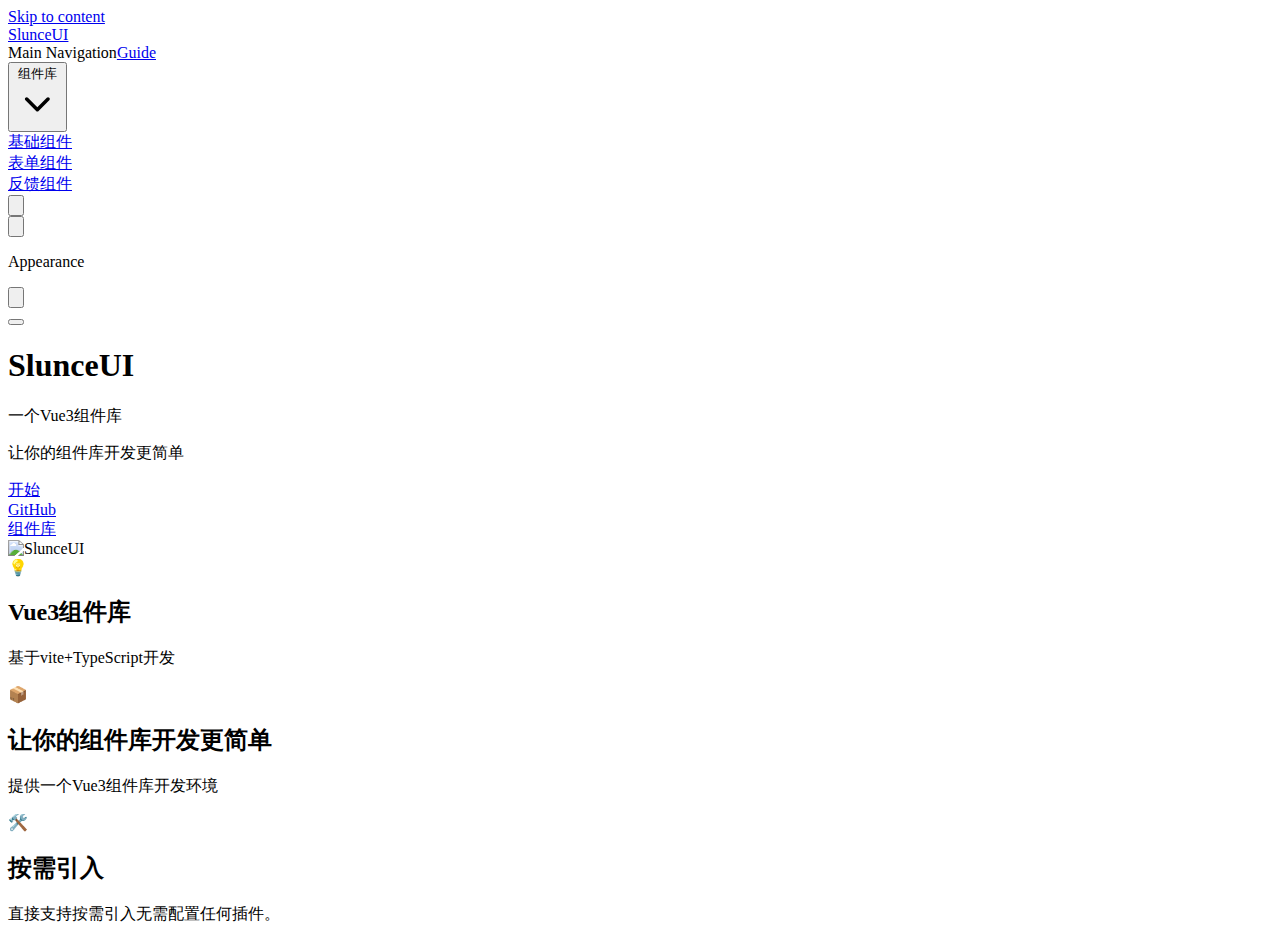
==== commit 95e6182b: "update href" ====
--- a/index.html
+++ b/index.html
@@ -5,18 +5,18 @@
     <meta name="viewport" content="width=device-width,initial-scale=1">
     <title>SlunceUI | 一个Vue3组件库</title>
     <meta name="description" content="A VitePress site">
-    <link rel="preload stylesheet" href="/assets/style.2dcff275.css" as="style">
-    <script type="module" src="/assets/app.7edcdb15.js"></script>
-    <link rel="preload" href="/assets/inter-roman-latin.2ed14f66.woff2" as="font" type="font/woff2" crossorigin="">
-  <link rel="modulepreload" href="/assets/chunks/framework.1fa10162.js">
-  <link rel="modulepreload" href="/assets/chunks/theme.1458fcb7.js">
-  <link rel="modulepreload" href="/assets/index.md.4f8254b4.lean.js">
+    <link rel="preload stylesheet" href="/slunce-doc/assets/style.93103cda.css" as="style">
+    <script type="module" src="/slunce-doc/assets/app.8381c692.js"></script>
+    <link rel="preload" href="/slunce-doc/assets/inter-roman-latin.2ed14f66.woff2" as="font" type="font/woff2" crossorigin="">
+  <link rel="modulepreload" href="/slunce-doc/assets/chunks/framework.b4f43a5c.js">
+  <link rel="modulepreload" href="/slunce-doc/assets/chunks/theme.961e091b.js">
+  <link rel="modulepreload" href="/slunce-doc/assets/index.md.1c7bab77.lean.js">
   <script id="check-dark-light">(()=>{const e=localStorage.getItem("vitepress-theme-appearance")||"",a=window.matchMedia("(prefers-color-scheme: dark)").matches;(!e||e==="auto"?a:e==="dark")&&document.documentElement.classList.add("dark")})();</script>
   </head>
   <body>
-    <div id="app"><div class="Layout" data-v-0743a4cf><!--[--><!--]--><!--[--><span tabindex="-1" data-v-5d77ab9c></span><a href="#VPContent" class="VPSkipLink visually-hidden" data-v-5d77ab9c> Skip to content </a><!--]--><!----><header class="VPNav" data-v-0743a4cf data-v-74433bcd><div class="VPNavBar" data-v-74433bcd data-v-3f7b1426><div class="container" data-v-3f7b1426><div class="title" data-v-3f7b1426><div class="VPNavBarTitle" data-v-3f7b1426 data-v-ff58567a><a class="title" href="/" data-v-ff58567a><!--[--><!--]--><!--[--><img class="VPImage logo" src="/logo.png" alt data-v-5f737d12><!--]--><!--[-->SlunceUI<!--]--><!--[--><!--]--></a></div></div><div class="content" data-v-3f7b1426><div class="curtain" data-v-3f7b1426></div><div class="content-body" data-v-3f7b1426><!--[--><!--]--><div class="VPNavBarSearch search" style="--vp-meta-key:&#39;Meta&#39;;" data-v-3f7b1426><!----></div><nav aria-labelledby="main-nav-aria-label" class="VPNavBarMenu menu" data-v-3f7b1426 data-v-c301f080><span id="main-nav-aria-label" class="visually-hidden" data-v-c301f080>Main Navigation</span><!--[--><!--[--><a class="VPLink link VPNavBarMenuLink" href="/guide/quickstart.html" tabindex="0" data-v-c301f080 data-v-0ea0fac5 data-v-6d3f8d57><!--[-->Guide<!--]--><!----></a><!--]--><!--[--><div class="VPFlyout VPNavBarMenuGroup" data-v-c301f080 data-v-d0f6ffcd><button type="button" class="button" aria-haspopup="true" aria-expanded="false" data-v-d0f6ffcd><span class="text" data-v-d0f6ffcd><!----> 组件库 <svg xmlns="http://www.w3.org/2000/svg" aria-hidden="true" focusable="false" viewbox="0 0 24 24" class="text-icon" data-v-d0f6ffcd><path d="M12,16c-0.3,0-0.5-0.1-0.7-0.3l-6-6c-0.4-0.4-0.4-1,0-1.4s1-0.4,1.4,0l5.3,5.3l5.3-5.3c0.4-0.4,1-0.4,1.4,0s0.4,1,0,1.4l-6,6C12.5,15.9,12.3,16,12,16z"></path></svg></span></button><div class="menu" data-v-d0f6ffcd><div class="VPMenu" data-v-d0f6ffcd data-v-55a66631><div class="items" data-v-55a66631><!--[--><!--[--><div class="VPMenuLink" data-v-55a66631 data-v-6b50d89c><a class="VPLink link" href="/components/basic/button/" data-v-6b50d89c data-v-6d3f8d57><!--[-->基础组件<!--]--><!----></a></div><!--]--><!--[--><div class="VPMenuLink" data-v-55a66631 data-v-6b50d89c><a class="VPLink link" href="/components/form/input/" data-v-6b50d89c data-v-6d3f8d57><!--[-->表单组件<!--]--><!----></a></div><!--]--><!--[--><div class="VPMenuLink" data-v-55a66631 data-v-6b50d89c><a class="VPLink link" href="/components/feedback/message/" data-v-6b50d89c data-v-6d3f8d57><!--[-->反馈组件<!--]--><!----></a></div><!--]--><!--]--></div><!--[--><!--]--></div></div></div><!--]--><!--]--></nav><!----><div class="VPNavBarAppearance appearance" data-v-3f7b1426 data-v-57c62983><button class="VPSwitch VPSwitchAppearance" type="button" role="switch" title="toggle dark mode" aria-checked="false" data-v-57c62983 data-v-f590e0dc data-v-1c01f99e><span class="check" data-v-1c01f99e><span class="icon" data-v-1c01f99e><!--[--><svg xmlns="http://www.w3.org/2000/svg" aria-hidden="true" focusable="false" viewbox="0 0 24 24" class="sun" data-v-f590e0dc><path d="M12,18c-3.3,0-6-2.7-6-6s2.7-6,6-6s6,2.7,6,6S15.3,18,12,18zM12,8c-2.2,0-4,1.8-4,4c0,2.2,1.8,4,4,4c2.2,0,4-1.8,4-4C16,9.8,14.2,8,12,8z"></path><path d="M12,4c-0.6,0-1-0.4-1-1V1c0-0.6,0.4-1,1-1s1,0.4,1,1v2C13,3.6,12.6,4,12,4z"></path><path d="M12,24c-0.6,0-1-0.4-1-1v-2c0-0.6,0.4-1,1-1s1,0.4,1,1v2C13,23.6,12.6,24,12,24z"></path><path d="M5.6,6.6c-0.3,0-0.5-0.1-0.7-0.3L3.5,4.9c-0.4-0.4-0.4-1,0-1.4s1-0.4,1.4,0l1.4,1.4c0.4,0.4,0.4,1,0,1.4C6.2,6.5,5.9,6.6,5.6,6.6z"></path><path d="M19.8,20.8c-0.3,0-0.5-0.1-0.7-0.3l-1.4-1.4c-0.4-0.4-0.4-1,0-1.4s1-0.4,1.4,0l1.4,1.4c0.4,0.4,0.4,1,0,1.4C20.3,20.7,20,20.8,19.8,20.8z"></path><path d="M3,13H1c-0.6,0-1-0.4-1-1s0.4-1,1-1h2c0.6,0,1,0.4,1,1S3.6,13,3,13z"></path><path d="M23,13h-2c-0.6,0-1-0.4-1-1s0.4-1,1-1h2c0.6,0,1,0.4,1,1S23.6,13,23,13z"></path><path d="M4.2,20.8c-0.3,0-0.5-0.1-0.7-0.3c-0.4-0.4-0.4-1,0-1.4l1.4-1.4c0.4-0.4,1-0.4,1.4,0s0.4,1,0,1.4l-1.4,1.4C4.7,20.7,4.5,20.8,4.2,20.8z"></path><path d="M18.4,6.6c-0.3,0-0.5-0.1-0.7-0.3c-0.4-0.4-0.4-1,0-1.4l1.4-1.4c0.4-0.4,1-0.4,1.4,0s0.4,1,0,1.4l-1.4,1.4C18.9,6.5,18.6,6.6,18.4,6.6z"></path></svg><svg xmlns="http://www.w3.org/2000/svg" aria-hidden="true" focusable="false" viewbox="0 0 24 24" class="moon" data-v-f590e0dc><path d="M12.1,22c-0.3,0-0.6,0-0.9,0c-5.5-0.5-9.5-5.4-9-10.9c0.4-4.8,4.2-8.6,9-9c0.4,0,0.8,0.2,1,0.5c0.2,0.3,0.2,0.8-0.1,1.1c-2,2.7-1.4,6.4,1.3,8.4c2.1,1.6,5,1.6,7.1,0c0.3-0.2,0.7-0.3,1.1-0.1c0.3,0.2,0.5,0.6,0.5,1c-0.2,2.7-1.5,5.1-3.6,6.8C16.6,21.2,14.4,22,12.1,22zM9.3,4.4c-2.9,1-5,3.6-5.2,6.8c-0.4,4.4,2.8,8.3,7.2,8.7c2.1,0.2,4.2-0.4,5.8-1.8c1.1-0.9,1.9-2.1,2.4-3.4c-2.5,0.9-5.3,0.5-7.5-1.1C9.2,11.4,8.1,7.7,9.3,4.4z"></path></svg><!--]--></span></span></button></div><!----><div class="VPFlyout VPNavBarExtra extra" data-v-3f7b1426 data-v-7efd8eee data-v-d0f6ffcd><button type="button" class="button" aria-haspopup="true" aria-expanded="false" aria-label="extra navigation" data-v-d0f6ffcd><svg xmlns="http://www.w3.org/2000/svg" aria-hidden="true" focusable="false" viewbox="0 0 24 24" class="icon" data-v-d0f6ffcd><circle cx="12" cy="12" r="2"></circle><circle cx="19" cy="12" r="2"></circle><circle cx="5" cy="12" r="2"></circle></svg></button><div class="menu" data-v-d0f6ffcd><div class="VPMenu" data-v-d0f6ffcd data-v-55a66631><!----><!--[--><!--[--><!----><div class="group" data-v-7efd8eee><div class="item appearance" data-v-7efd8eee><p class="label" data-v-7efd8eee>Appearance</p><div class="appearance-action" data-v-7efd8eee><button class="VPSwitch VPSwitchAppearance" type="button" role="switch" title="toggle dark mode" aria-checked="false" data-v-7efd8eee data-v-f590e0dc data-v-1c01f99e><span class="check" data-v-1c01f99e><span class="icon" data-v-1c01f99e><!--[--><svg xmlns="http://www.w3.org/2000/svg" aria-hidden="true" focusable="false" viewbox="0 0 24 24" class="sun" data-v-f590e0dc><path d="M12,18c-3.3,0-6-2.7-6-6s2.7-6,6-6s6,2.7,6,6S15.3,18,12,18zM12,8c-2.2,0-4,1.8-4,4c0,2.2,1.8,4,4,4c2.2,0,4-1.8,4-4C16,9.8,14.2,8,12,8z"></path><path d="M12,4c-0.6,0-1-0.4-1-1V1c0-0.6,0.4-1,1-1s1,0.4,1,1v2C13,3.6,12.6,4,12,4z"></path><path d="M12,24c-0.6,0-1-0.4-1-1v-2c0-0.6,0.4-1,1-1s1,0.4,1,1v2C13,23.6,12.6,24,12,24z"></path><path d="M5.6,6.6c-0.3,0-0.5-0.1-0.7-0.3L3.5,4.9c-0.4-0.4-0.4-1,0-1.4s1-0.4,1.4,0l1.4,1.4c0.4,0.4,0.4,1,0,1.4C6.2,6.5,5.9,6.6,5.6,6.6z"></path><path d="M19.8,20.8c-0.3,0-0.5-0.1-0.7-0.3l-1.4-1.4c-0.4-0.4-0.4-1,0-1.4s1-0.4,1.4,0l1.4,1.4c0.4,0.4,0.4,1,0,1.4C20.3,20.7,20,20.8,19.8,20.8z"></path><path d="M3,13H1c-0.6,0-1-0.4-1-1s0.4-1,1-1h2c0.6,0,1,0.4,1,1S3.6,13,3,13z"></path><path d="M23,13h-2c-0.6,0-1-0.4-1-1s0.4-1,1-1h2c0.6,0,1,0.4,1,1S23.6,13,23,13z"></path><path d="M4.2,20.8c-0.3,0-0.5-0.1-0.7-0.3c-0.4-0.4-0.4-1,0-1.4l1.4-1.4c0.4-0.4,1-0.4,1.4,0s0.4,1,0,1.4l-1.4,1.4C4.7,20.7,4.5,20.8,4.2,20.8z"></path><path d="M18.4,6.6c-0.3,0-0.5-0.1-0.7-0.3c-0.4-0.4-0.4-1,0-1.4l1.4-1.4c0.4-0.4,1-0.4,1.4,0s0.4,1,0,1.4l-1.4,1.4C18.9,6.5,18.6,6.6,18.4,6.6z"></path></svg><svg xmlns="http://www.w3.org/2000/svg" aria-hidden="true" focusable="false" viewbox="0 0 24 24" class="moon" data-v-f590e0dc><path d="M12.1,22c-0.3,0-0.6,0-0.9,0c-5.5-0.5-9.5-5.4-9-10.9c0.4-4.8,4.2-8.6,9-9c0.4,0,0.8,0.2,1,0.5c0.2,0.3,0.2,0.8-0.1,1.1c-2,2.7-1.4,6.4,1.3,8.4c2.1,1.6,5,1.6,7.1,0c0.3-0.2,0.7-0.3,1.1-0.1c0.3,0.2,0.5,0.6,0.5,1c-0.2,2.7-1.5,5.1-3.6,6.8C16.6,21.2,14.4,22,12.1,22zM9.3,4.4c-2.9,1-5,3.6-5.2,6.8c-0.4,4.4,2.8,8.3,7.2,8.7c2.1,0.2,4.2-0.4,5.8-1.8c1.1-0.9,1.9-2.1,2.4-3.4c-2.5,0.9-5.3,0.5-7.5-1.1C9.2,11.4,8.1,7.7,9.3,4.4z"></path></svg><!--]--></span></span></button></div></div></div><!----><!--]--><!--]--></div></div></div><!--[--><!--]--><button type="button" class="VPNavBarHamburger hamburger" aria-label="mobile navigation" aria-expanded="false" aria-controls="VPNavScreen" data-v-3f7b1426 data-v-90e45a41><span class="container" data-v-90e45a41><span class="top" data-v-90e45a41></span><span class="middle" data-v-90e45a41></span><span class="bottom" data-v-90e45a41></span></span></button></div></div></div></div><!----></header><!----><!----><div class="VPContent is-home" id="VPContent" data-v-0743a4cf data-v-8d9a0112><div class="VPHome" data-v-8d9a0112 data-v-d6ed4be2><!--[--><!--]--><div class="VPHero has-image VPHomeHero" data-v-d6ed4be2 data-v-10dec135><div class="container" data-v-10dec135><div class="main" data-v-10dec135><!--[--><h1 class="name" data-v-10dec135><span class="clip" data-v-10dec135>SlunceUI</span></h1><p class="text" data-v-10dec135>一个Vue3组件库</p><p class="tagline" data-v-10dec135>让你的组件库开发更简单</p><!--]--><div class="actions" data-v-10dec135><!--[--><div class="action" data-v-10dec135><a class="VPButton medium brand" href="/guide/quickstart.html" data-v-10dec135 data-v-a808d115>开始</a></div><div class="action" data-v-10dec135><a class="VPButton medium alt" href="https://github.com/vychodlc/SlunceUI" target="_blank" rel="noreferrer" data-v-10dec135 data-v-a808d115>GitHub</a></div><div class="action" data-v-10dec135><a class="VPButton medium alt" href="/components/basic/button/" data-v-10dec135 data-v-a808d115>组件库</a></div><!--]--></div></div><div class="image" data-v-10dec135><div class="image-container" data-v-10dec135><div class="image-bg" data-v-10dec135></div><!--[--><!--[--><img class="VPImage image-src" src="/logo.png" alt="SlunceUI" data-v-5f737d12><!--]--><!--]--></div></div></div></div><!--[--><!--]--><!--[--><!--]--><div class="VPFeatures VPHomeFeatures" data-v-d6ed4be2 data-v-77ca8476><div class="container" data-v-77ca8476><div class="items" data-v-77ca8476><!--[--><div class="grid-3 item" data-v-77ca8476><span class="VPLink VPFeature" data-v-77ca8476 data-v-82ec6704 data-v-6d3f8d57><!--[--><article class="box" data-v-82ec6704><div class="icon" data-v-82ec6704>💡</div><h2 class="title" data-v-82ec6704>Vue3组件库</h2><p class="details" data-v-82ec6704>基于vite+TypeScript开发</p><!----></article><!--]--><!----></span></div><div class="grid-3 item" data-v-77ca8476><span class="VPLink VPFeature" data-v-77ca8476 data-v-82ec6704 data-v-6d3f8d57><!--[--><article class="box" data-v-82ec6704><div class="icon" data-v-82ec6704>📦</div><h2 class="title" data-v-82ec6704>让你的组件库开发更简单</h2><p class="details" data-v-82ec6704>提供一个Vue3组件库开发环境</p><!----></article><!--]--><!----></span></div><div class="grid-3 item" data-v-77ca8476><span class="VPLink VPFeature" data-v-77ca8476 data-v-82ec6704 data-v-6d3f8d57><!--[--><article class="box" data-v-82ec6704><div class="icon" data-v-82ec6704>🛠️</div><h2 class="title" data-v-82ec6704>按需引入</h2><p class="details" data-v-82ec6704>直接支持按需引入无需配置任何插件。</p><!----></article><!--]--><!----></span></div><!--]--></div></div></div><!--[--><!--]--><div style="position:relative;" data-v-d6ed4be2><div></div></div></div></div><!----><!--[--><!--]--></div></div>
-    <script>__VP_HASH_MAP__ = JSON.parse("{\"index.md\":\"4f8254b4\",\"components_form_select_index.md\":\"07b512e1\",\"guide_quickstart.md\":\"17990739\",\"components_basic_color_index.md\":\"3d9cb752\",\"components_basic_icon_index.md\":\"07965a9c\",\"components_basic_link_index.md\":\"c1fee735\",\"components_form_input_index.md\":\"7f9564b3\",\"components_basic_layout_index.md\":\"c97dc624\",\"components_basic_button_index.md\":\"d06f1eed\"}")
-__VP_SITE_DATA__ = JSON.parse("{\"lang\":\"en-US\",\"dir\":\"ltr\",\"title\":\"VitePress\",\"description\":\"A VitePress site\",\"base\":\"/\",\"head\":[],\"appearance\":true,\"themeConfig\":{\"logo\":\"/logo.png\",\"siteTitle\":\"SlunceUI\",\"nav\":[{\"text\":\"Guide\",\"link\":\"/guide/quickstart\",\"activeMatch\":\"/guide/quickstart\"},{\"text\":\"组件库\",\"items\":[{\"text\":\"基础组件\",\"link\":\"/components/basic/button/\"},{\"text\":\"表单组件\",\"link\":\"/components/form/input/\"},{\"text\":\"反馈组件\",\"link\":\"/components/feedback/message/\"}]}],\"sidebar\":{\"/components/\":[{\"text\":\"基础组件\",\"items\":[{\"text\":\"按钮\",\"link\":\"/components/basic/button/\"},{\"text\":\"颜色\",\"link\":\"/components/basic/color/\"},{\"text\":\"图标\",\"link\":\"/components/basic/icon/\"},{\"text\":\"布局\",\"link\":\"/components/basic/layout/\"},{\"text\":\"链接\",\"link\":\"/components/basic/link/\"}]},{\"text\":\"表单组件\",\"items\":[{\"text\":\"输入框\",\"link\":\"/components/form/input/\"},{\"text\":\"选择框\",\"link\":\"/components/form/select/\"}]},{\"text\":\"反馈组件\",\"items\":[{\"text\":\"消息\",\"link\":\"/components/feedback/message/\"}]}]}},\"locales\":{},\"scrollOffset\":90,\"cleanUrls\":false}")</script>
+    <div id="app"><div class="Layout" data-v-0743a4cf><!--[--><!--]--><!--[--><span tabindex="-1" data-v-5d77ab9c></span><a href="#VPContent" class="VPSkipLink visually-hidden" data-v-5d77ab9c> Skip to content </a><!--]--><!----><header class="VPNav" data-v-0743a4cf data-v-74433bcd><div class="VPNavBar" data-v-74433bcd data-v-3f7b1426><div class="container" data-v-3f7b1426><div class="title" data-v-3f7b1426><div class="VPNavBarTitle" data-v-3f7b1426 data-v-ff58567a><a class="title" href="/slunce-doc/" data-v-ff58567a><!--[--><!--]--><!--[--><img class="VPImage logo" src="/slunce-doc/logo.png" alt data-v-5f737d12><!--]--><!--[-->SlunceUI<!--]--><!--[--><!--]--></a></div></div><div class="content" data-v-3f7b1426><div class="curtain" data-v-3f7b1426></div><div class="content-body" data-v-3f7b1426><!--[--><!--]--><div class="VPNavBarSearch search" style="--vp-meta-key:&#39;Meta&#39;;" data-v-3f7b1426><!----></div><nav aria-labelledby="main-nav-aria-label" class="VPNavBarMenu menu" data-v-3f7b1426 data-v-c301f080><span id="main-nav-aria-label" class="visually-hidden" data-v-c301f080>Main Navigation</span><!--[--><!--[--><a class="VPLink link VPNavBarMenuLink" href="/slunce-doc/guide/quickstart.html" tabindex="0" data-v-c301f080 data-v-0ea0fac5 data-v-6d3f8d57><!--[-->Guide<!--]--><!----></a><!--]--><!--[--><div class="VPFlyout VPNavBarMenuGroup" data-v-c301f080 data-v-d0f6ffcd><button type="button" class="button" aria-haspopup="true" aria-expanded="false" data-v-d0f6ffcd><span class="text" data-v-d0f6ffcd><!----> 组件库 <svg xmlns="http://www.w3.org/2000/svg" aria-hidden="true" focusable="false" viewbox="0 0 24 24" class="text-icon" data-v-d0f6ffcd><path d="M12,16c-0.3,0-0.5-0.1-0.7-0.3l-6-6c-0.4-0.4-0.4-1,0-1.4s1-0.4,1.4,0l5.3,5.3l5.3-5.3c0.4-0.4,1-0.4,1.4,0s0.4,1,0,1.4l-6,6C12.5,15.9,12.3,16,12,16z"></path></svg></span></button><div class="menu" data-v-d0f6ffcd><div class="VPMenu" data-v-d0f6ffcd data-v-55a66631><div class="items" data-v-55a66631><!--[--><!--[--><div class="VPMenuLink" data-v-55a66631 data-v-6b50d89c><a class="VPLink link" href="/slunce-doc/components/basic/button/" data-v-6b50d89c data-v-6d3f8d57><!--[-->基础组件<!--]--><!----></a></div><!--]--><!--[--><div class="VPMenuLink" data-v-55a66631 data-v-6b50d89c><a class="VPLink link" href="/slunce-doc/components/form/input/" data-v-6b50d89c data-v-6d3f8d57><!--[-->表单组件<!--]--><!----></a></div><!--]--><!--[--><div class="VPMenuLink" data-v-55a66631 data-v-6b50d89c><a class="VPLink link" href="/slunce-doc/components/feedback/message/" data-v-6b50d89c data-v-6d3f8d57><!--[-->反馈组件<!--]--><!----></a></div><!--]--><!--]--></div><!--[--><!--]--></div></div></div><!--]--><!--]--></nav><!----><div class="VPNavBarAppearance appearance" data-v-3f7b1426 data-v-57c62983><button class="VPSwitch VPSwitchAppearance" type="button" role="switch" title="toggle dark mode" aria-checked="false" data-v-57c62983 data-v-f590e0dc data-v-1c01f99e><span class="check" data-v-1c01f99e><span class="icon" data-v-1c01f99e><!--[--><svg xmlns="http://www.w3.org/2000/svg" aria-hidden="true" focusable="false" viewbox="0 0 24 24" class="sun" data-v-f590e0dc><path d="M12,18c-3.3,0-6-2.7-6-6s2.7-6,6-6s6,2.7,6,6S15.3,18,12,18zM12,8c-2.2,0-4,1.8-4,4c0,2.2,1.8,4,4,4c2.2,0,4-1.8,4-4C16,9.8,14.2,8,12,8z"></path><path d="M12,4c-0.6,0-1-0.4-1-1V1c0-0.6,0.4-1,1-1s1,0.4,1,1v2C13,3.6,12.6,4,12,4z"></path><path d="M12,24c-0.6,0-1-0.4-1-1v-2c0-0.6,0.4-1,1-1s1,0.4,1,1v2C13,23.6,12.6,24,12,24z"></path><path d="M5.6,6.6c-0.3,0-0.5-0.1-0.7-0.3L3.5,4.9c-0.4-0.4-0.4-1,0-1.4s1-0.4,1.4,0l1.4,1.4c0.4,0.4,0.4,1,0,1.4C6.2,6.5,5.9,6.6,5.6,6.6z"></path><path d="M19.8,20.8c-0.3,0-0.5-0.1-0.7-0.3l-1.4-1.4c-0.4-0.4-0.4-1,0-1.4s1-0.4,1.4,0l1.4,1.4c0.4,0.4,0.4,1,0,1.4C20.3,20.7,20,20.8,19.8,20.8z"></path><path d="M3,13H1c-0.6,0-1-0.4-1-1s0.4-1,1-1h2c0.6,0,1,0.4,1,1S3.6,13,3,13z"></path><path d="M23,13h-2c-0.6,0-1-0.4-1-1s0.4-1,1-1h2c0.6,0,1,0.4,1,1S23.6,13,23,13z"></path><path d="M4.2,20.8c-0.3,0-0.5-0.1-0.7-0.3c-0.4-0.4-0.4-1,0-1.4l1.4-1.4c0.4-0.4,1-0.4,1.4,0s0.4,1,0,1.4l-1.4,1.4C4.7,20.7,4.5,20.8,4.2,20.8z"></path><path d="M18.4,6.6c-0.3,0-0.5-0.1-0.7-0.3c-0.4-0.4-0.4-1,0-1.4l1.4-1.4c0.4-0.4,1-0.4,1.4,0s0.4,1,0,1.4l-1.4,1.4C18.9,6.5,18.6,6.6,18.4,6.6z"></path></svg><svg xmlns="http://www.w3.org/2000/svg" aria-hidden="true" focusable="false" viewbox="0 0 24 24" class="moon" data-v-f590e0dc><path d="M12.1,22c-0.3,0-0.6,0-0.9,0c-5.5-0.5-9.5-5.4-9-10.9c0.4-4.8,4.2-8.6,9-9c0.4,0,0.8,0.2,1,0.5c0.2,0.3,0.2,0.8-0.1,1.1c-2,2.7-1.4,6.4,1.3,8.4c2.1,1.6,5,1.6,7.1,0c0.3-0.2,0.7-0.3,1.1-0.1c0.3,0.2,0.5,0.6,0.5,1c-0.2,2.7-1.5,5.1-3.6,6.8C16.6,21.2,14.4,22,12.1,22zM9.3,4.4c-2.9,1-5,3.6-5.2,6.8c-0.4,4.4,2.8,8.3,7.2,8.7c2.1,0.2,4.2-0.4,5.8-1.8c1.1-0.9,1.9-2.1,2.4-3.4c-2.5,0.9-5.3,0.5-7.5-1.1C9.2,11.4,8.1,7.7,9.3,4.4z"></path></svg><!--]--></span></span></button></div><!----><div class="VPFlyout VPNavBarExtra extra" data-v-3f7b1426 data-v-7efd8eee data-v-d0f6ffcd><button type="button" class="button" aria-haspopup="true" aria-expanded="false" aria-label="extra navigation" data-v-d0f6ffcd><svg xmlns="http://www.w3.org/2000/svg" aria-hidden="true" focusable="false" viewbox="0 0 24 24" class="icon" data-v-d0f6ffcd><circle cx="12" cy="12" r="2"></circle><circle cx="19" cy="12" r="2"></circle><circle cx="5" cy="12" r="2"></circle></svg></button><div class="menu" data-v-d0f6ffcd><div class="VPMenu" data-v-d0f6ffcd data-v-55a66631><!----><!--[--><!--[--><!----><div class="group" data-v-7efd8eee><div class="item appearance" data-v-7efd8eee><p class="label" data-v-7efd8eee>Appearance</p><div class="appearance-action" data-v-7efd8eee><button class="VPSwitch VPSwitchAppearance" type="button" role="switch" title="toggle dark mode" aria-checked="false" data-v-7efd8eee data-v-f590e0dc data-v-1c01f99e><span class="check" data-v-1c01f99e><span class="icon" data-v-1c01f99e><!--[--><svg xmlns="http://www.w3.org/2000/svg" aria-hidden="true" focusable="false" viewbox="0 0 24 24" class="sun" data-v-f590e0dc><path d="M12,18c-3.3,0-6-2.7-6-6s2.7-6,6-6s6,2.7,6,6S15.3,18,12,18zM12,8c-2.2,0-4,1.8-4,4c0,2.2,1.8,4,4,4c2.2,0,4-1.8,4-4C16,9.8,14.2,8,12,8z"></path><path d="M12,4c-0.6,0-1-0.4-1-1V1c0-0.6,0.4-1,1-1s1,0.4,1,1v2C13,3.6,12.6,4,12,4z"></path><path d="M12,24c-0.6,0-1-0.4-1-1v-2c0-0.6,0.4-1,1-1s1,0.4,1,1v2C13,23.6,12.6,24,12,24z"></path><path d="M5.6,6.6c-0.3,0-0.5-0.1-0.7-0.3L3.5,4.9c-0.4-0.4-0.4-1,0-1.4s1-0.4,1.4,0l1.4,1.4c0.4,0.4,0.4,1,0,1.4C6.2,6.5,5.9,6.6,5.6,6.6z"></path><path d="M19.8,20.8c-0.3,0-0.5-0.1-0.7-0.3l-1.4-1.4c-0.4-0.4-0.4-1,0-1.4s1-0.4,1.4,0l1.4,1.4c0.4,0.4,0.4,1,0,1.4C20.3,20.7,20,20.8,19.8,20.8z"></path><path d="M3,13H1c-0.6,0-1-0.4-1-1s0.4-1,1-1h2c0.6,0,1,0.4,1,1S3.6,13,3,13z"></path><path d="M23,13h-2c-0.6,0-1-0.4-1-1s0.4-1,1-1h2c0.6,0,1,0.4,1,1S23.6,13,23,13z"></path><path d="M4.2,20.8c-0.3,0-0.5-0.1-0.7-0.3c-0.4-0.4-0.4-1,0-1.4l1.4-1.4c0.4-0.4,1-0.4,1.4,0s0.4,1,0,1.4l-1.4,1.4C4.7,20.7,4.5,20.8,4.2,20.8z"></path><path d="M18.4,6.6c-0.3,0-0.5-0.1-0.7-0.3c-0.4-0.4-0.4-1,0-1.4l1.4-1.4c0.4-0.4,1-0.4,1.4,0s0.4,1,0,1.4l-1.4,1.4C18.9,6.5,18.6,6.6,18.4,6.6z"></path></svg><svg xmlns="http://www.w3.org/2000/svg" aria-hidden="true" focusable="false" viewbox="0 0 24 24" class="moon" data-v-f590e0dc><path d="M12.1,22c-0.3,0-0.6,0-0.9,0c-5.5-0.5-9.5-5.4-9-10.9c0.4-4.8,4.2-8.6,9-9c0.4,0,0.8,0.2,1,0.5c0.2,0.3,0.2,0.8-0.1,1.1c-2,2.7-1.4,6.4,1.3,8.4c2.1,1.6,5,1.6,7.1,0c0.3-0.2,0.7-0.3,1.1-0.1c0.3,0.2,0.5,0.6,0.5,1c-0.2,2.7-1.5,5.1-3.6,6.8C16.6,21.2,14.4,22,12.1,22zM9.3,4.4c-2.9,1-5,3.6-5.2,6.8c-0.4,4.4,2.8,8.3,7.2,8.7c2.1,0.2,4.2-0.4,5.8-1.8c1.1-0.9,1.9-2.1,2.4-3.4c-2.5,0.9-5.3,0.5-7.5-1.1C9.2,11.4,8.1,7.7,9.3,4.4z"></path></svg><!--]--></span></span></button></div></div></div><!----><!--]--><!--]--></div></div></div><!--[--><!--]--><button type="button" class="VPNavBarHamburger hamburger" aria-label="mobile navigation" aria-expanded="false" aria-controls="VPNavScreen" data-v-3f7b1426 data-v-90e45a41><span class="container" data-v-90e45a41><span class="top" data-v-90e45a41></span><span class="middle" data-v-90e45a41></span><span class="bottom" data-v-90e45a41></span></span></button></div></div></div></div><!----></header><!----><!----><div class="VPContent is-home" id="VPContent" data-v-0743a4cf data-v-8d9a0112><div class="VPHome" data-v-8d9a0112 data-v-d6ed4be2><!--[--><!--]--><div class="VPHero has-image VPHomeHero" data-v-d6ed4be2 data-v-10dec135><div class="container" data-v-10dec135><div class="main" data-v-10dec135><!--[--><h1 class="name" data-v-10dec135><span class="clip" data-v-10dec135>SlunceUI</span></h1><p class="text" data-v-10dec135>一个Vue3组件库</p><p class="tagline" data-v-10dec135>让你的组件库开发更简单</p><!--]--><div class="actions" data-v-10dec135><!--[--><div class="action" data-v-10dec135><a class="VPButton medium brand" href="/slunce-doc/guide/quickstart.html" data-v-10dec135 data-v-a808d115>开始</a></div><div class="action" data-v-10dec135><a class="VPButton medium alt" href="https://github.com/vychodlc/SlunceUI" target="_blank" rel="noreferrer" data-v-10dec135 data-v-a808d115>GitHub</a></div><div class="action" data-v-10dec135><a class="VPButton medium alt" href="/slunce-doc/components/basic/button/" data-v-10dec135 data-v-a808d115>组件库</a></div><!--]--></div></div><div class="image" data-v-10dec135><div class="image-container" data-v-10dec135><div class="image-bg" data-v-10dec135></div><!--[--><!--[--><img class="VPImage image-src" src="/slunce-doc/logo.png" alt="SlunceUI" data-v-5f737d12><!--]--><!--]--></div></div></div></div><!--[--><!--]--><!--[--><!--]--><div class="VPFeatures VPHomeFeatures" data-v-d6ed4be2 data-v-77ca8476><div class="container" data-v-77ca8476><div class="items" data-v-77ca8476><!--[--><div class="grid-3 item" data-v-77ca8476><span class="VPLink VPFeature" data-v-77ca8476 data-v-82ec6704 data-v-6d3f8d57><!--[--><article class="box" data-v-82ec6704><div class="icon" data-v-82ec6704>💡</div><h2 class="title" data-v-82ec6704>Vue3组件库</h2><p class="details" data-v-82ec6704>基于vite+TypeScript开发</p><!----></article><!--]--><!----></span></div><div class="grid-3 item" data-v-77ca8476><span class="VPLink VPFeature" data-v-77ca8476 data-v-82ec6704 data-v-6d3f8d57><!--[--><article class="box" data-v-82ec6704><div class="icon" data-v-82ec6704>📦</div><h2 class="title" data-v-82ec6704>让你的组件库开发更简单</h2><p class="details" data-v-82ec6704>提供一个Vue3组件库开发环境</p><!----></article><!--]--><!----></span></div><div class="grid-3 item" data-v-77ca8476><span class="VPLink VPFeature" data-v-77ca8476 data-v-82ec6704 data-v-6d3f8d57><!--[--><article class="box" data-v-82ec6704><div class="icon" data-v-82ec6704>🛠️</div><h2 class="title" data-v-82ec6704>按需引入</h2><p class="details" data-v-82ec6704>直接支持按需引入无需配置任何插件。</p><!----></article><!--]--><!----></span></div><!--]--></div></div></div><!--[--><!--]--><div style="position:relative;" data-v-d6ed4be2><div></div></div></div></div><!----><!--[--><!--]--></div></div>
+    <script>__VP_HASH_MAP__ = JSON.parse("{\"index.md\":\"1c7bab77\",\"components_basic_icon_index.md\":\"c2cedcea\",\"components_form_select_index.md\":\"46f03fe3\",\"guide_quickstart.md\":\"a02c1c2a\",\"components_basic_color_index.md\":\"42691672\",\"components_basic_link_index.md\":\"039126d9\",\"components_basic_layout_index.md\":\"9ee7a1a3\",\"components_basic_button_index.md\":\"492a5ebe\",\"components_form_input_index.md\":\"2a9cf405\"}")
+__VP_SITE_DATA__ = JSON.parse("{\"lang\":\"en-US\",\"dir\":\"ltr\",\"title\":\"VitePress\",\"description\":\"A VitePress site\",\"base\":\"/slunce-doc/\",\"head\":[],\"appearance\":true,\"themeConfig\":{\"logo\":\"/logo.png\",\"siteTitle\":\"SlunceUI\",\"nav\":[{\"text\":\"Guide\",\"link\":\"/guide/quickstart\",\"activeMatch\":\"/guide/quickstart\"},{\"text\":\"组件库\",\"items\":[{\"text\":\"基础组件\",\"link\":\"/components/basic/button/\"},{\"text\":\"表单组件\",\"link\":\"/components/form/input/\"},{\"text\":\"反馈组件\",\"link\":\"/components/feedback/message/\"}]}],\"sidebar\":{\"/components/\":[{\"text\":\"基础组件\",\"items\":[{\"text\":\"按钮\",\"link\":\"/components/basic/button/\"},{\"text\":\"颜色\",\"link\":\"/components/basic/color/\"},{\"text\":\"图标\",\"link\":\"/components/basic/icon/\"},{\"text\":\"布局\",\"link\":\"/components/basic/layout/\"},{\"text\":\"链接\",\"link\":\"/components/basic/link/\"}]},{\"text\":\"表单组件\",\"items\":[{\"text\":\"输入框\",\"link\":\"/components/form/input/\"},{\"text\":\"选择框\",\"link\":\"/components/form/select/\"}]},{\"text\":\"反馈组件\",\"items\":[{\"text\":\"消息\",\"link\":\"/components/feedback/message/\"}]}]}},\"locales\":{},\"scrollOffset\":90,\"cleanUrls\":false}")</script>
     
   </body>
 </html>